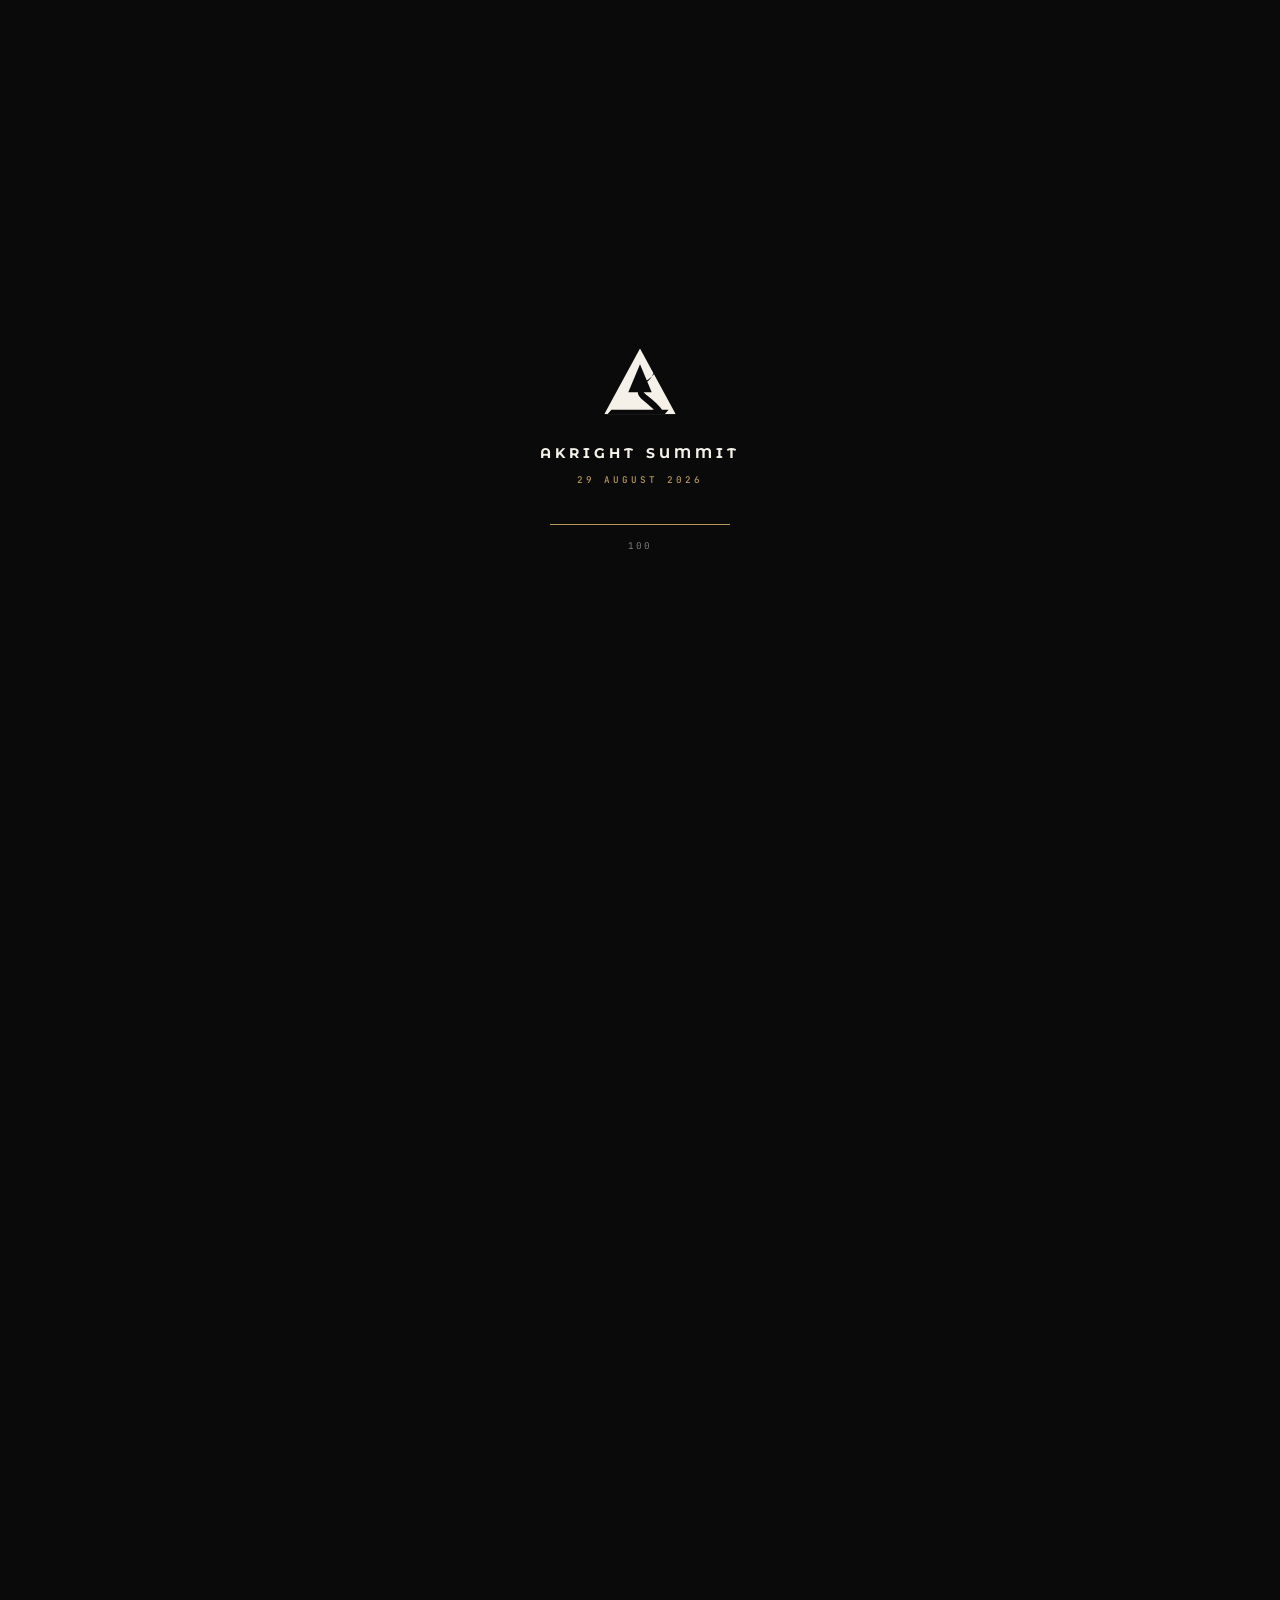
==== index.html @ 15108cf9 "first commit" ====
<!DOCTYPE html>
<html lang="en" class="">
<head>
<meta charset="UTF-8">
<meta name="viewport" content="width=device-width, initial-scale=1.0, viewport-fit=cover">
<meta name="theme-color" content="#0A0A0A">
<title>Akright Summit — Raising a Generation of Thinkers · Launching 29 August 2026</title>
<meta name="description" content="The Silicon Valley of Africa. A school-powered movement helping young people read, think, compete, and pitch ideas. Launching 29 August 2026 at Akright City, Uganda.">
<meta property="og:title" content="Akright Summit — Raising a Generation of Thinkers">
<meta property="og:description" content="Launching 29 August 2026 at Akright City, Uganda. Read. Think. Build. Rise.">
<script>document.documentElement.classList.add('js')</script>
<link rel="preconnect" href="https://fonts.googleapis.com">
<link rel="preconnect" href="https://fonts.gstatic.com" crossorigin>
<link href="https://fonts.googleapis.com/css2?family=Montserrat:wght@300;400;500;600;700;800;900&family=Inter:wght@300;400;500;600;700&family=JetBrains+Mono:wght@400;500&display=swap" rel="stylesheet">
<link rel="stylesheet" href="assets/css/style.css">
<link rel="icon" type="image/svg+xml" href="assets/logo/logo.svg">
</head>
<body class="loading">

<div class="scroll-progress" id="scrollProgress" aria-hidden="true"></div>

<div id="loader" role="status" aria-label="Loading">
  <div class="loader-mark">
    <svg viewBox="0 0 240 220" xmlns="http://www.w3.org/2000/svg" fill="currentColor">
      <defs><clipPath id="ld-clip"><path d="M120 8 L230 210 L10 210 Z"/></clipPath></defs>
      <g clip-path="url(#ld-clip)">
        <rect width="240" height="220"/>
        <path d="M120 56 L156 142 L84 142 Z" fill="#0A0A0A"/>
        <path d="M168 56 C 178 76, 158 96, 138 108 C 116 120, 122 138, 144 154 C 162 168, 180 184, 192 202 L 168 202 C 156 188, 138 174, 124 162 C 108 148, 110 130, 130 118 C 152 106, 168 88, 158 64 Z" fill="#0A0A0A"/>
        <path d="M32 196 L208 196 L196 210 L20 210 Z" fill="#0A0A0A"/>
      </g>
    </svg>
  </div>
  <div class="loader-brand">AKRIGHT SUMMIT</div>
  <div class="loader-sub">29 August 2026</div>
  <div class="loader-track"><div class="loader-bar"></div></div>
  <div class="loader-pct">000</div>
</div>

<nav class="nav" id="nav" aria-label="Primary">
  <a href="index.html" class="nav-logo" aria-label="Akright Summit — home">
    <svg class="lg" viewBox="0 0 240 220" xmlns="http://www.w3.org/2000/svg" fill="currentColor" aria-hidden="true">
      <defs><clipPath id="nv-clip"><path d="M120 8 L230 210 L10 210 Z"/></clipPath></defs>
      <g clip-path="url(#nv-clip)">
        <rect width="240" height="220"/>
        <path d="M120 56 L156 142 L84 142 Z" fill="#0A0A0A"/>
        <path d="M168 56 C 178 76, 158 96, 138 108 C 116 120, 122 138, 144 154 C 162 168, 180 184, 192 202 L 168 202 C 156 188, 138 174, 124 162 C 108 148, 110 130, 130 118 C 152 106, 168 88, 158 64 Z" fill="#0A0A0A"/>
        <path d="M32 196 L208 196 L196 210 L20 210 Z" fill="#0A0A0A"/>
      </g>
    </svg>
    <span class="lg-text"><span class="top">AKRIGHT</span><span class="bot">SUMMIT</span></span>
  </a>
  <ul class="nav-links">
    <li><a href="index.html" class="active">Home</a></li>
    <li><a href="about/">About</a></li>
    <li><a href="hub/">The Hub</a></li>
    <li><a href="programs/">Programs</a></li>
    <li><a href="launch/">Launch</a></li>
    <li><a href="sponsor/">Sponsor</a></li>
  </ul>
  <a href="launch/" class="nav-cta" data-magnetic="0.15">RSVP <span>→</span></a>
  <button class="nav-toggle" id="navToggle" aria-label="Toggle menu" aria-controls="mobileNav" aria-expanded="false"><span></span><span></span><span></span></button>
</nav>

<div class="mobile-nav" id="mobileNav" aria-hidden="true">
  <ul>
    <li><a href="index.html">Home</a></li>
    <li><a href="about/">About</a></li>
    <li><a href="hub/">The Hub</a></li>
    <li><a href="programs/">Programs</a></li>
    <li><a href="launch/">Launch</a></li>
    <li><a href="sponsor/">Sponsor</a></li>
    <li><a href="contact/">Contact</a></li>
  </ul>
  <div class="mn-foot">29 August 2026 · Akright City, Uganda · <a href="mailto:hello@akrightsummit.org">hello@akrightsummit.org</a></div>
</div>

<!-- HERO -->
<header class="hero">
  <div class="hero-meta hero-anim a1">
    <div class="l"><span class="dot"></span> Akright City Knowledge &amp; Innovation Hub</div>
    <div class="r">Launching 29 Aug 2026 <span class="dot"></span> Uganda</div>
  </div>

  <div class="hero-body">
    <div class="hero-eyebrow hero-anim a2">The Silicon Valley of Africa</div>
    <h1 class="hero-title">
      <span class="line-wrap l1"><span>Raising a</span></span>
      <span class="line-wrap l2"><span>generation of</span></span>
      <span class="line-wrap l3"><span class="gold"><span>thinkers.</span></span></span>
    </h1>
    <p class="hero-sub hero-anim a5">A school-powered movement helping young people read, think, compete, and pitch the ideas that will build Uganda's next generation of builders and entrepreneurs.</p>
    <div class="hero-actions hero-anim a6">
      <a href="launch/" class="btn btn-primary" data-magnetic="0.15">RSVP to Launch <span class="arrow">→</span></a>
      <a href="sponsor/" class="btn btn-secondary" data-magnetic="0.12">Become a Sponsor</a>
    </div>
  </div>

  <div class="hero-foot hero-anim a6">
    <div class="hero-stat">
      <div class="k">Launch Date</div>
      <div class="v"><span class="gold">29 Aug</span> · 2026</div>
    </div>
    <div class="hero-stat">
      <div class="k">Grand Innovation Award</div>
      <div class="v">USD <span class="gold">100,000</span></div>
    </div>
    <div class="hero-stat">
      <div class="k">First-Wave Schools</div>
      <div class="v">36 <span class="gold">·</span> 10 Priority</div>
    </div>
    <div class="hero-stat">
      <div class="k">Venue</div>
      <div class="v">Akright <span class="gold">City</span> · Uganda</div>
    </div>
  </div>
</header>

<!-- MARQUEE -->
<div class="marquee" aria-hidden="true">
  <div class="marquee-track">
    <span class="marquee-item">Read <span class="sep"></span></span>
    <span class="marquee-item">Think <span class="sep"></span></span>
    <span class="marquee-item">Build <span class="sep"></span></span>
    <span class="marquee-item">Rise <span class="sep"></span></span>
    <span class="marquee-item">29 August 2026 <span class="sep"></span></span>
    <span class="marquee-item">Akright City · Uganda <span class="sep"></span></span>
    <span class="marquee-item">From Pages to Possibility <span class="sep"></span></span>
    <span class="marquee-item">Read <span class="sep"></span></span>
    <span class="marquee-item">Think <span class="sep"></span></span>
    <span class="marquee-item">Build <span class="sep"></span></span>
    <span class="marquee-item">Rise <span class="sep"></span></span>
    <span class="marquee-item">29 August 2026 <span class="sep"></span></span>
    <span class="marquee-item">Akright City · Uganda <span class="sep"></span></span>
  </div>
</div>

<!-- MOVEMENT -->
<section class="section" id="movement">
  <div class="container split">
    <div class="split-sticky">
      <div class="eyebrow reveal"><span class="num">01</span><span class="line"></span><span>The Movement</span></div>
      <h2 class="h-section reveal d1">A movement with a machine behind it.</h2>
    </div>
    <div>
      <p class="statement reveal">Akright Summit turns <span class="gold">reading</span> into competition, <span class="light">competition into confidence,</span> and confidence into <span class="gold">enterprise thinking</span>.</p>
      <div style="margin-top:40px" class="reveal d1">
        <p class="body-text">Young people are flooded with shallow, fragmented content. That has weakened intellectual depth, creativity, and the long-form thinking that builds nations. The Summit is our answer — not a one-time event, but a structured journey from book, to book review, to school competition, to public pitch, to recognition.</p>
        <p class="body-text">Born from the Reading Culture Restoration Foundation — a partnership between <strong style="color:var(--paper); font-weight:500;">Akright City Knowledge &amp; Innovation Hub</strong> and <strong style="color:var(--paper); font-weight:500;">Oakdale Brook Mentorship</strong>.</p>
        <div style="margin-top:32px"><a href="about/" class="text-link">Read the full story <span class="arrow">→</span></a></div>
      </div>
      <div class="quote-card reveal d2">
        <div class="label">Founder · Strategic Note</div>
        <p class="qt">"Akright is no longer just a place. It is becoming the Silicon Valley of Africa for readers, thinkers, dreamers, and job creators."</p>
        <p class="att">Dr. Anatoli Kamugisha <span class="gold">·</span> Founder, Akright City</p>
      </div>
    </div>
  </div>
</section>

<!-- STATS -->
<section class="section tight">
  <div class="container">
    <div class="eyebrow reveal" style="margin-bottom:40px"><span class="num">02</span><span class="line"></span><span>By the Numbers</span></div>
    <div class="stats reveal d1">
      <div class="stat">
        <div class="n"><span data-count="36" data-dur="1600">0</span></div>
        <div class="l">Schools in Pipeline</div>
        <div class="d">Ten priority institutions in the first wave.</div>
      </div>
      <div class="stat">
        <div class="n"><span data-count="5000" data-dur="2000">0</span></div>
        <div class="l">Books in Circulation</div>
        <div class="d">Five thousand books produced for first-wave schools.</div>
      </div>
      <div class="stat">
        <div class="n"><span class="pre">$</span><span data-count="100" data-dur="1800">0</span><span class="suf">K</span></div>
        <div class="l">Grand Innovation Award</div>
        <div class="d">A six-figure prize for the boldest student innovation.</div>
      </div>
      <div class="stat">
        <div class="n"><span class="gold">TCA</span></div>
        <div class="l">Think · Communicate · Alliance</div>
        <div class="d">The framework behind every program we run.</div>
      </div>
    </div>
  </div>
</section>

<!-- HUB PREVIEW -->
<section class="section">
  <div class="container">
    <div class="section-head">
      <div>
        <div class="eyebrow reveal"><span class="num">03</span><span class="line"></span><span>The Hub</span></div>
        <h2 class="h-section reveal d1">Five zones.<br><span class="light">One destination.</span></h2>
      </div>
      <div class="right reveal d2">
        <p>A site transformed into a credible, attractive, and visibly serious location — one part library, one part innovation lab, one part civic meeting place.</p>
      </div>
    </div>
    <div class="zones">
      <div class="zone reveal">
        <div class="zone-arrow">↗</div>
        <div class="zone-num">Zone 01 · Intellectual Heart</div>
        <h3 class="zone-name">Reading &amp; Innovation Library</h3>
        <p class="zone-desc">The intellectual heart of the Summit — modern, attractive, credible. Where every program begins on a page.</p>
        <div class="zone-tags"><span>5,000 Books</span><span>Quiet Study</span><span>Discussion Rooms</span></div>
      </div>
      <div class="zone reveal d1">
        <div class="zone-arrow">↗</div>
        <div class="zone-num">Zone 02 · Networking</div>
        <h3 class="zone-name">The Thinkers Lounge</h3>
        <p class="zone-desc">A comfortable space for mentorship, networking, and the unhurried conversations that change directions.</p>
        <div class="zone-tags"><span>Mentorship</span><span>Coffee</span><span>Quiet Talk</span></div>
      </div>
      <div class="zone reveal d2">
        <div class="zone-arrow">↗</div>
        <div class="zone-num">Zone 03 · Stage</div>
        <h3 class="zone-name">Innovation &amp; Pitch Theatre</h3>
        <p class="zone-desc">Flexible space for talks, pitches, book reviews, and school competitions — where ideas meet the room.</p>
        <div class="zone-tags"><span>Talks</span><span>Competitions</span><span>Book Reviews</span></div>
      </div>
      <div class="zone reveal d3">
        <div class="zone-arrow">↗</div>
        <div class="zone-num">Zone 04 · After Hours</div>
        <h3 class="zone-name">The Outdoor Social Zone</h3>
        <p class="zone-desc">Controlled evening networking. Music, conversation, and the moments that turn contacts into friendships.</p>
        <div class="zone-tags"><span>Networking</span><span>Performances</span><span>Refresh</span></div>
      </div>
    </div>
    <div class="reveal d2" style="margin-top:40px"><a href="hub/" class="text-link">Tour all five zones <span class="arrow">→</span></a></div>
  </div>
</section>

<!-- LAUNCH DATE -->
<section class="section darker">
  <div class="container">
    <div class="section-head">
      <div>
        <div class="eyebrow reveal"><span class="num">04</span><span class="line"></span><span>The Launch Event</span></div>
        <h2 class="h-section reveal d1">The day Akright becomes<br><span class="gold">the Silicon Valley</span> of Africa.</h2>
      </div>
      <div class="right reveal d2">
        <p>One day. Two programs — daytime for thinkers, evening for celebration. A chief guest, 5,000 books revealed, and the start of a movement.</p>
      </div>
    </div>
    <div class="big-date reveal d1">
      <div class="bd-label">Save the Date</div>
      <div class="bd-day">29</div>
      <div class="bd-month">August</div>
      <div class="bd-year">2026 · Akright City, Uganda</div>
      <div class="countdown" aria-label="Countdown to launch">
        <div class="cd-unit"><div class="cd-n" id="cdDays">000</div><div class="cd-l">Days</div></div>
        <div class="cd-unit"><div class="cd-n" id="cdHrs">00</div><div class="cd-l">Hours</div></div>
        <div class="cd-unit"><div class="cd-n" id="cdMin">00</div><div class="cd-l">Minutes</div></div>
        <div class="cd-unit"><div class="cd-n" id="cdSec">00</div><div class="cd-l">Seconds</div></div>
      </div>
      <div class="bd-meta" style="margin-top:36px">
        <a href="launch/" class="btn btn-gold btn-lg" data-magnetic="0.15">RSVP to the Launch <span class="arrow">→</span></a>
      </div>
    </div>
  </div>
</section>

<!-- TCA -->
<section class="section">
  <div class="container">
    <div class="section-head">
      <div>
        <div class="eyebrow reveal"><span class="num">05</span><span class="line"></span><span>The Framework</span></div>
        <h2 class="h-section reveal d1">Think · Communicate<br><span class="light">· Alliance.</span></h2>
      </div>
      <div class="right reveal d2">
        <p>Three forces, one trajectory. The TCA framework structures every book, mentor session, and competition we run — and turns reading into enterprise.</p>
      </div>
    </div>
    <div class="tca-grid reveal d1">
      <div class="tca-item">
        <div class="tca-letter">T</div>
        <h3 class="tca-name">Think</h3>
        <p class="tca-desc">Develop deep thinkers, problem solvers, and visionaries. Prosperity, innovation, and transformation begin with thought.</p>
      </div>
      <div class="tca-item">
        <div class="tca-letter">C</div>
        <h3 class="tca-name">Communicate</h3>
        <p class="tca-desc">Express, refine, and share ideas through dialogue, public speaking, mentorship, and pitch — turning thought into voice.</p>
      </div>
      <div class="tca-item">
        <div class="tca-letter">A</div>
        <h3 class="tca-name">Alliance</h3>
        <p class="tca-desc">Build alliances with government, schools, corporations, mentors, and philanthropists who can open doors at scale.</p>
      </div>
    </div>
  </div>
</section>

<!-- SPONSOR CTA -->
<section class="section light">
  <div class="container">
    <div class="section-head">
      <div>
        <div class="eyebrow reveal"><span class="num">06</span><span class="line"></span><span>Partner with the Summit</span></div>
        <h2 class="h-section reveal d1">Sponsor the movement.<br><span class="light">Shape the next generation.</span></h2>
      </div>
      <div class="right reveal d2">
        <p>Back Akright Summit and reach <strong style="color:var(--ink); font-weight:600;">36 schools</strong>, thousands of students, parents, universities, and corporates — with on-site branding, naming rights, speaker slots, and recognition that lasts beyond the day.</p>
      </div>
    </div>
    <div class="reach reveal d1">
      <div class="reach-item">
        <div class="label">Direct Audience</div>
        <div class="reach-n"><span data-count="2500" data-dur="1800">0</span><span class="suf">+</span></div>
        <div class="reach-desc">Students, parents, teachers, and stakeholders at launch.</div>
      </div>
      <div class="reach-item">
        <div class="label">Digital Reach</div>
        <div class="reach-n"><span data-count="150" data-dur="2000">0</span><span class="suf">K+</span></div>
        <div class="reach-desc">Social impressions across the 12-week campaign.</div>
      </div>
      <div class="reach-item">
        <div class="label">School Network</div>
        <div class="reach-n"><span data-count="36" data-dur="1400">0</span></div>
        <div class="reach-desc">Schools in the first wave — your brand in classrooms.</div>
      </div>
      <div class="reach-item">
        <div class="label">Press &amp; Media</div>
        <div class="reach-n"><span data-count="20" data-dur="1500">0</span><span class="suf">+</span></div>
        <div class="reach-desc">National outlets covering the launch &amp; programs.</div>
      </div>
    </div>
    <div class="reveal d2" style="margin-top:48px; text-align:center;">
      <a href="sponsor/" class="btn btn-primary btn-lg" data-magnetic="0.15">View Sponsor Tiers <span class="arrow">→</span></a>
    </div>
  </div>
</section>

<!-- MANIFESTO -->
<section class="section">
  <div class="container manifesto reveal">
    <p class="manifesto-q">We help young people <span class="gold">rise from readers</span> into thinkers — and from thinkers into <span class="gold">builders</span>.</p>
    <p class="manifesto-attr">Akright Summit <span class="gold">·</span> Brand Promise</p>
  </div>
</section>

<!-- CTA -->
<section class="section darker">
  <div class="container cta">
    <div class="eyebrow reveal" style="justify-content:center"><span class="line"></span><span>Stand With Us</span><span class="line"></span></div>
    <h2 class="cta-title reveal d1" style="margin-top:20px">Read. Think.<br><span class="gold">Build.</span> Rise.</h2>
    <p class="cta-sub reveal d2">Student. School. Parent. Partner. The Summit needs you in the room on <strong style="color:var(--paper); font-weight:500;">29 August 2026</strong>.</p>
    <div class="cta-actions reveal d2">
      <a href="launch/" class="btn btn-gold" data-magnetic="0.15">RSVP to the Launch <span class="arrow">→</span></a>
      <a href="contact/" class="btn btn-secondary" data-magnetic="0.12">Get in Touch</a>
    </div>
  </div>
</section>

<!-- FOOTER -->
<footer class="footer">
  <div class="container">
    <div class="footer-top">
      <div class="footer-brand">
        <div class="lg">
          <svg viewBox="0 0 240 220" xmlns="http://www.w3.org/2000/svg" fill="currentColor" aria-hidden="true">
            <defs><clipPath id="fb-clip"><path d="M120 8 L230 210 L10 210 Z"/></clipPath></defs>
            <g clip-path="url(#fb-clip)">
              <rect width="240" height="220"/>
              <path d="M120 56 L156 142 L84 142 Z" fill="#0A0A0A"/>
              <path d="M168 56 C 178 76, 158 96, 138 108 C 116 120, 122 138, 144 154 C 162 168, 180 184, 192 202 L 168 202 C 156 188, 138 174, 124 162 C 108 148, 110 130, 130 118 C 152 106, 168 88, 158 64 Z" fill="#0A0A0A"/>
              <path d="M32 196 L208 196 L196 210 L20 210 Z" fill="#0A0A0A"/>
            </g>
          </svg>
          <span class="lg-text"><span class="top">AKRIGHT</span><span class="bot">SUMMIT</span></span>
        </div>
        <p class="footer-tag">Raising a generation of thinkers — the Silicon Valley of Africa for readers, dreamers, and builders. Launching 29 August 2026 at Akright City.</p>
        <div class="footer-socials">
          <a href="#" class="f-soc" aria-label="Instagram">IG</a>
          <a href="#" class="f-soc" aria-label="LinkedIn">LI</a>
          <a href="#" class="f-soc" aria-label="X">X</a>
          <a href="#" class="f-soc" aria-label="YouTube">YT</a>
        </div>
      </div>
      <div class="footer-col">
        <h5>Explore</h5>
        <ul>
          <li><a href="about/">About</a></li>
          <li><a href="hub/">The Hub</a></li>
          <li><a href="programs/">Programs</a></li>
          <li><a href="launch/">The Launch</a></li>
          <li><a href="sponsor/">Sponsorship</a></li>
        </ul>
      </div>
      <div class="footer-col">
        <h5>Get Involved</h5>
        <ul>
          <li><a href="launch/">RSVP to Launch</a></li>
          <li><a href="contact/">School LOI / MOU</a></li>
          <li><a href="sponsor/">Sponsor a Program</a></li>
          <li><a href="contact/">Mentor / Speak</a></li>
          <li><a href="contact/">Press &amp; Media</a></li>
        </ul>
      </div>
      <div class="footer-col">
        <h5>Stay Close</h5>
        <p style="font-family:var(--sans); font-size:0.88rem; color:rgba(245,241,232,0.6); line-height:1.65;">Weekly notes on the road to 29 August.</p>
        <form class="newsletter" onsubmit="return aksSubscribe(event)">
          <input type="email" placeholder="Your email" aria-label="Email address" required>
          <button type="submit" aria-label="Subscribe">→</button>
        </form>
      </div>
    </div>
    <div class="footer-bottom">
      <div class="footer-copy">© <span>Akright Summit</span> 2026 · A Reading Culture Restoration Foundation initiative · Akright City × Oakdale Brook Mentorship.</div>
      <div class="footer-copy">Crafted by NS Creative · Uganda</div>
    </div>
  </div>
</footer>

<button class="to-top" id="toTop" aria-label="Back to top">↑</button>
<script src="assets/js/script.js"></script>
</body>
</html>
---- assets/css/style.css ----
/* ====================================================================
   AKRIGHT SUMMIT v4 — PROFESSIONAL MULTI-PAGE
   Type: Montserrat (display) · Inter (body) · JetBrains Mono (labels)
   Launch: 29 August 2026 · Akright City, Uganda
   ==================================================================== */

:root{
  /* Palette */
  --black:        #0A0A0A;
  --black-2:      #111111;
  --black-3:      #181818;
  --black-4:      #242424;
  --black-5:      #2E2E2E;
  --ink:          #0A0A0A;
  --ink-2:        #2A2A2A;
  --ink-soft:     #4A4A4A;
  --ink-faint:    #8A8A8A;
  --paper:        #F5F1E8;
  --paper-2:      #ECE6D5;
  --paper-3:      #E2DAC3;
  --cream:        #FBF8F0;
  --white:        #FFFFFF;
  --gold:         #B8985A;
  --gold-light:   #D4B873;
  --gold-deep:    #8E7340;
  --gold-bright:  #E4C77A;

  --line:         rgba(245,241,232,0.10);
  --line-soft:    rgba(245,241,232,0.05);
  --line-strong:  rgba(245,241,232,0.18);
  --line-dark:    rgba(10,10,10,0.10);
  --line-dark-soft: rgba(10,10,10,0.05);
  --line-dark-strong: rgba(10,10,10,0.2);

  /* Type */
  --display: 'Montserrat', -apple-system, BlinkMacSystemFont, sans-serif;
  --sans:    'Inter', -apple-system, BlinkMacSystemFont, 'Segoe UI', sans-serif;
  --mono:    'JetBrains Mono', ui-monospace, 'SF Mono', Menlo, monospace;

  /* Type scale */
  --fs-xs:    0.625rem;
  --fs-sm:    0.75rem;
  --fs-base:  1rem;
  --fs-lg:    1.125rem;
  --fs-xl:    1.25rem;
  --fs-2xl:   1.5rem;
  --fs-3xl:   clamp(1.75rem, 3vw, 2.25rem);
  --fs-4xl:   clamp(2.25rem, 5vw, 3.5rem);
  --fs-5xl:   clamp(3rem, 7vw, 5rem);
  --fs-hero:  clamp(3.25rem, 8.5vw, 8rem);
  --fs-mega:  clamp(4rem, 12vw, 11rem);

  /* Motion */
  --ease:    cubic-bezier(0.22, 1, 0.36, 1);
  --ease-soft: cubic-bezier(0.4, 0, 0.2, 1);
  --ease-expo: cubic-bezier(0.16, 1, 0.3, 1);

  /* Rhythm */
  --pad-x:    clamp(24px, 6vw, 80px);
  --pad-y:    clamp(80px, 12vh, 160px);
  --pad-y-sm: clamp(56px, 8vh, 96px);
  --max:      1280px;
  --max-narrow: 1080px;
  --max-wide: 1440px;

  color-scheme: dark;
}

/* ==================== Reset ==================== */
*, *::before, *::after{ margin:0; padding:0; box-sizing:border-box; }

html{
  font-size:16px;
  -webkit-text-size-adjust:100%;
  scroll-behavior:smooth;
  overflow-x:hidden;
}

body{
  background:var(--black);
  color:var(--paper);
  font-family:var(--sans);
  font-weight:400;
  font-size:var(--fs-base);
  line-height:1.6;
  min-height:100svh;
  overflow-x:hidden;
  -webkit-font-smoothing:antialiased;
  -moz-osx-font-smoothing:grayscale;
  text-rendering:optimizeLegibility;
  font-feature-settings: "ss01", "cv11";
}

::selection{ background:var(--gold); color:var(--black); }

::-webkit-scrollbar{ width:8px; }
::-webkit-scrollbar-track{ background:var(--black-2); }
::-webkit-scrollbar-thumb{ background:var(--gold-deep); }
::-webkit-scrollbar-thumb:hover{ background:var(--gold); }

img, svg, video{ display:block; max-width:100%; height:auto; }
a{ color:inherit; text-decoration:none; }
button{ font:inherit; background:none; border:none; cursor:pointer; color:inherit; }
input, textarea, select{ font:inherit; color:inherit; }

:focus-visible{ outline:2px solid var(--gold); outline-offset:3px; }

/* ==================== Typography ==================== */
.display{
  font-family:var(--display); font-weight:700;
  line-height:0.96; letter-spacing:-0.025em;
}

.eyebrow{
  display:inline-flex; align-items:center; gap:14px;
  font-family:var(--mono);
  font-size:var(--fs-xs); font-weight:500;
  letter-spacing:0.24em; text-transform:uppercase;
  color:var(--gold);
}
.eyebrow .line{ width:32px; height:1px; background:var(--gold); display:inline-block; opacity:0.7; }
.eyebrow .num{ color:var(--gold-light); }

.h-section{
  font-family:var(--display); font-weight:700;
  font-size:var(--fs-5xl);
  line-height:1; letter-spacing:-0.03em;
  color:var(--paper);
  margin-top:24px;
}
.h-section .gold{ color:var(--gold); }
.h-section .light{ font-weight:300; color:var(--ink-faint); }

.lede{
  font-family:var(--sans); font-weight:300;
  font-size:clamp(1.05rem, 1.4vw, 1.25rem);
  line-height:1.65;
  color:rgba(245,241,232,0.75);
}
.body-text{
  font-size:1rem; font-weight:400;
  line-height:1.7;
  color:rgba(245,241,232,0.7);
}
.body-text + .body-text{ margin-top:1.25em; }

.text-gold{ color:var(--gold); }
.text-faint{ color:rgba(245,241,232,0.45); }

.label{
  font-family:var(--mono);
  font-size:0.62rem; font-weight:500;
  letter-spacing:0.22em; text-transform:uppercase;
  color:var(--gold);
}

/* ==================== Layout ==================== */
.section{ padding:var(--pad-y) var(--pad-x); position:relative; z-index:3; }
.section.tight{ padding-block:var(--pad-y-sm); }
.section.light{ background:var(--paper); color:var(--ink); }
.section.light .h-section{ color:var(--ink); }
.section.light .body-text{ color:var(--ink-soft); }
.section.light .lede{ color:var(--ink-soft); }
.section.light .eyebrow{ color:var(--gold-deep); }
.section.light .eyebrow .num{ color:var(--gold-deep); }
.section.light .eyebrow .line{ background:var(--gold-deep); }
.section.light .label{ color:var(--gold-deep); }
.section.light .text-faint{ color:rgba(10,10,10,0.45); }
.section.dark{ background:var(--black); }
.section.darker{ background:#050505; }

.container{ max-width:var(--max); margin:0 auto; width:100%; }
.container.narrow{ max-width:var(--max-narrow); }
.container.wide{ max-width:var(--max-wide); }

/* ==================== Buttons ==================== */
.btn{
  display:inline-flex; align-items:center; gap:10px;
  font-family:var(--sans);
  font-size:0.82rem; font-weight:600;
  padding:18px 30px;
  min-height:52px;
  border:1px solid transparent;
  cursor:pointer; position:relative; overflow:hidden;
  transition:color .35s var(--ease), background .35s var(--ease), border-color .35s var(--ease), transform .25s var(--ease);
  white-space:nowrap;
  isolation:isolate; will-change:transform;
  border-radius:0;
  text-align:center; justify-content:center;
}
.btn:active{ transform:scale(0.98); }
.btn .arrow{ display:inline-block; transition:transform .35s var(--ease); font-weight:400; }
.btn:hover .arrow{ transform:translateX(5px); }

.btn-primary{ background:var(--paper); color:var(--black); border-color:var(--paper); }
.btn-primary:hover{ background:var(--gold); border-color:var(--gold); color:var(--black); }
.btn-gold{ background:var(--gold); color:var(--black); border-color:var(--gold); }
.btn-gold:hover{ background:var(--gold-bright); border-color:var(--gold-bright); }
.btn-secondary{ background:transparent; color:var(--paper); border-color:rgba(245,241,232,0.25); }
.btn-secondary:hover{ border-color:var(--paper); background:rgba(245,241,232,0.05); }
.btn-sm{ padding:13px 22px; min-height:42px; font-size:0.75rem; }
.btn-lg{ padding:22px 36px; min-height:60px; font-size:0.88rem; }

.section.light .btn-primary{ background:var(--ink); color:var(--paper); border-color:var(--ink); }
.section.light .btn-primary:hover{ background:var(--gold); border-color:var(--gold); color:var(--ink); }
.section.light .btn-secondary{ color:var(--ink); border-color:rgba(10,10,10,0.2); }
.section.light .btn-secondary:hover{ border-color:var(--ink); background:rgba(10,10,10,0.04); }

.text-link{
  display:inline-flex; align-items:center; gap:8px;
  font-family:var(--sans); font-size:0.85rem; font-weight:500;
  color:var(--paper); position:relative;
}
.text-link::after{
  content:''; position:absolute; left:0; bottom:-3px;
  width:100%; height:1px; background:var(--gold);
  transform:scaleX(0); transform-origin:left;
  transition:transform .4s var(--ease);
}
.text-link:hover::after{ transform:scaleX(1); }
.text-link .arrow{ transition:transform .35s var(--ease); }
.text-link:hover .arrow{ transform:translateX(5px); }
.section.light .text-link{ color:var(--ink); }
.section.light .text-link::after{ background:var(--gold-deep); }

/* ==================== Navigation ==================== */
.nav{
  position:fixed; top:0; left:0; right:0; z-index:900;
  display:flex; align-items:center; justify-content:space-between;
  padding:20px var(--pad-x);
  transition:padding .35s var(--ease), background .35s var(--ease), border-color .35s var(--ease), transform .5s var(--ease);
  border-bottom:1px solid transparent;
}
.nav.scrolled{
  background:rgba(10,10,10,0.88);
  backdrop-filter:blur(22px) saturate(140%);
  -webkit-backdrop-filter:blur(22px) saturate(140%);
  border-bottom:1px solid var(--line);
  padding:14px var(--pad-x);
}
.nav.hidden{ transform:translateY(-100%); }

.nav-logo{
  display:flex; align-items:center; gap:12px;
  position:relative; z-index:2; color:var(--paper);
}
.nav-logo .lg{ width:30px; height:auto; transition:transform .6s var(--ease); }
.nav-logo:hover .lg{ transform:rotate(-8deg); }
.nav-logo .lg-text{ display:flex; flex-direction:column; line-height:1; }
.nav-logo .lg-text .top{
  font-family:var(--display); font-size:0.95rem; font-weight:700;
  letter-spacing:0.12em; color:var(--paper);
}
.nav-logo .lg-text .bot{
  font-family:var(--mono); font-size:0.5rem; font-weight:500;
  letter-spacing:0.36em; color:var(--gold);
  margin-top:4px; text-transform:uppercase;
}

.nav-links{ display:flex; align-items:center; gap:28px; list-style:none; }
.nav-links a{
  font-family:var(--sans);
  font-size:0.82rem; font-weight:500;
  color:rgba(245,241,232,0.7);
  position:relative;
  transition:color .3s;
  padding:8px 0;
  min-height:44px;
  display:inline-flex; align-items:center;
}
.nav-links a:hover, .nav-links a.active{ color:var(--paper); }
.nav-links a.active::before{
  content:''; position:absolute; bottom:6px; left:50%;
  width:4px; height:4px; background:var(--gold); border-radius:50%;
  transform:translateX(-50%);
}

.nav-cta{
  font-family:var(--sans);
  font-size:0.82rem; font-weight:600;
  color:var(--black); background:var(--paper);
  padding:12px 22px; min-height:44px;
  transition:background .3s var(--ease), color .3s var(--ease);
  display:inline-flex; align-items:center; gap:8px;
}
.nav-cta:hover{ background:var(--gold); color:var(--black); }

.nav-toggle{
  display:none; flex-direction:column; gap:6px;
  width:36px; height:44px;
  cursor:pointer; background:none; border:none;
  align-items:center; justify-content:center;
  position:relative; z-index:1001;
}
.nav-toggle span{ width:24px; height:1.5px; background:var(--paper); transition:transform .35s var(--ease), opacity .25s; display:block; }

/* Mobile drawer */
.mobile-nav{
  position:fixed; inset:0; z-index:999;
  background:var(--black);
  display:flex; flex-direction:column; justify-content:center;
  padding:0 var(--pad-x);
  transform:translateY(-100%);
  transition:transform .6s var(--ease);
  overflow-y:auto;
}
.mobile-nav.open{ transform:translateY(0); }
.mobile-nav > ul{ list-style:none; counter-reset:mnav; }
.mobile-nav li{ overflow:hidden; }
.mobile-nav > ul > li > a{
  display:flex; align-items:baseline; gap:16px;
  font-family:var(--display);
  font-size:clamp(1.6rem, 7.5vw, 2.6rem);
  font-weight:700; line-height:1.3;
  letter-spacing:-0.02em;
  color:var(--paper);
  padding:6px 0;
  transform:translateY(110%);
  transition:transform .65s var(--ease), color .3s, padding-left .3s var(--ease);
}
.mobile-nav > ul > li > a::before{
  counter-increment:mnav;
  content:'0' counter(mnav);
  font-family:var(--mono);
  font-size:0.55rem; font-weight:500;
  letter-spacing:0.22em;
  color:var(--gold);
  vertical-align:super; opacity:0.7;
  flex-shrink:0;
}
.mobile-nav.open > ul > li > a{ transform:translateY(0); }
.mobile-nav.open > ul > li:nth-child(1) > a{ transition-delay:.15s; }
.mobile-nav.open > ul > li:nth-child(2) > a{ transition-delay:.21s; }
.mobile-nav.open > ul > li:nth-child(3) > a{ transition-delay:.27s; }
.mobile-nav.open > ul > li:nth-child(4) > a{ transition-delay:.33s; }
.mobile-nav.open > ul > li:nth-child(5) > a{ transition-delay:.39s; }
.mobile-nav.open > ul > li:nth-child(6) > a{ transition-delay:.45s; }
.mobile-nav.open > ul > li:nth-child(7) > a{ transition-delay:.51s; }
.mobile-nav > ul > li > a:hover{ color:var(--gold); }
.mobile-nav .mn-foot{
  margin-top:40px; padding-top:24px;
  border-top:1px solid var(--line);
  font-family:var(--mono);
  font-size:0.66rem; letter-spacing:0.12em;
  color:rgba(245,241,232,0.5);
  opacity:0; transform:translateY(20px);
  transition:opacity .5s ease .55s, transform .5s var(--ease) .55s;
}
.mobile-nav.open .mn-foot{ opacity:1; transform:translateY(0); }
.mobile-nav .mn-foot a{ color:var(--gold); }

/* ==================== Preloader ==================== */
html:not(.js) #loader{ display:none; }
.js body.loading{ overflow:hidden; height:100svh; }

#loader{
  position:fixed; inset:0; z-index:9999;
  background:var(--black);
  display:flex; flex-direction:column;
  align-items:center; justify-content:center;
}
#loader.done{ transform:translateY(-100%); transition:transform 1s var(--ease) .15s; }
.loader-mark{
  width:clamp(60px, 9vw, 78px);
  opacity:0; transform:translateY(12px);
  animation:loadIn .8s var(--ease) .15s forwards;
  color:var(--paper);
}
.loader-mark svg{ width:100%; display:block; }
.loader-brand{
  font-family:var(--display); font-weight:700;
  font-size:0.9rem; letter-spacing:0.28em;
  color:var(--paper); margin-top:24px;
  opacity:0; animation:loadIn .8s var(--ease) .3s forwards;
}
.loader-sub{
  font-family:var(--mono);
  font-size:0.58rem; font-weight:500;
  letter-spacing:0.32em; text-transform:uppercase;
  color:var(--gold); margin-top:8px;
  opacity:0; animation:loadIn .8s var(--ease) .45s forwards;
}
.loader-track{
  width:min(180px, 50vw); height:1px;
  background:var(--line); margin-top:36px;
  position:relative; overflow:hidden;
  opacity:0; animation:fadeIn .35s ease .5s forwards;
}
.loader-bar{
  position:absolute; left:0; top:0; height:100%; width:0;
  background:var(--gold);
  animation:loadBar 1.6s var(--ease-soft) .55s forwards;
}
.loader-pct{
  font-family:var(--mono); font-variant-numeric:tabular-nums;
  font-size:0.58rem; letter-spacing:0.2em;
  color:rgba(245,241,232,0.5);
  margin-top:14px;
  opacity:0; animation:fadeIn .35s ease .55s forwards;
}
@keyframes loadIn{ to{ opacity:1; transform:none; } }
@keyframes fadeIn{ to{ opacity:1; } }
@keyframes loadBar{ 0%{width:0} 70%{width:75%} 100%{width:100%} }

/* ==================== Reveals ==================== */
.js .reveal{
  opacity:0; transform:translateY(28px);
  transition:opacity .8s var(--ease), transform .8s var(--ease);
}
.js .reveal.is-visible{ opacity:1; transform:none; }
.js .reveal.d1{ transition-delay:.08s; }
.js .reveal.d2{ transition-delay:.16s; }
.js .reveal.d3{ transition-delay:.24s; }
.js .reveal.d4{ transition-delay:.32s; }
.js .reveal.d5{ transition-delay:.40s; }

/* ==================== Scroll progress + back to top ==================== */
.scroll-progress{
  position:fixed; top:0; left:0;
  height:2px; width:0;
  background:var(--gold);
  z-index:1000;
  transition:width .1s linear;
}
.to-top{
  position:fixed; bottom:24px; right:24px; z-index:600;
  width:44px; height:44px;
  background:var(--paper); color:var(--black);
  display:flex; align-items:center; justify-content:center;
  font-size:0.9rem;
  opacity:0; pointer-events:none; transform:translateY(10px);
  transition:all .4s var(--ease);
  border:none;
}
.to-top.show{ opacity:1; pointer-events:all; transform:none; }
.to-top:hover{ background:var(--gold); }

/* ==================== Hero (home) ==================== */
.hero{
  position:relative; min-height:100svh;
  display:flex; flex-direction:column;
  padding:clamp(120px,16vh,160px) var(--pad-x) clamp(60px,8vh,90px);
  overflow:hidden;
}
.hero::before{
  content:''; position:absolute; inset:0; z-index:0; pointer-events:none;
  background:
    radial-gradient(ellipse 70% 50% at 85% 15%, rgba(184,152,90,0.16), transparent 60%),
    radial-gradient(ellipse 50% 35% at 15% 85%, rgba(184,152,90,0.08), transparent 60%);
}
.hero-meta{
  position:relative; z-index:2;
  display:flex; justify-content:space-between; align-items:center;
  gap:20px; margin-bottom:auto;
  padding-bottom:60px;
  font-family:var(--mono); font-size:0.62rem;
  letter-spacing:0.24em; text-transform:uppercase;
  color:rgba(245,241,232,0.55);
}
.hero-meta .l, .hero-meta .r{ display:flex; align-items:center; gap:14px; flex-wrap:wrap; }
.hero-meta .dot{ width:4px; height:4px; background:var(--gold); border-radius:50%; }

.hero-body{
  position:relative; z-index:2;
  flex:1; display:flex; flex-direction:column; justify-content:flex-end;
}

.hero-eyebrow{
  display:inline-flex; align-items:center; gap:12px;
  font-family:var(--mono);
  font-size:0.7rem; font-weight:500;
  letter-spacing:0.3em; text-transform:uppercase;
  color:var(--gold);
  margin-bottom:32px;
}
.hero-eyebrow::before{ content:''; width:36px; height:1px; background:var(--gold); display:inline-block; }

.hero-title{
  font-family:var(--display); font-size:var(--fs-hero);
  font-weight:800; line-height:0.95;
  letter-spacing:-0.035em; color:var(--paper);
  max-width:16ch;
}
.hero-title .gold{ color:var(--gold); }
.hero-title .light{ font-weight:300; color:var(--ink-faint); }

.hero-sub{
  font-family:var(--sans); font-weight:300;
  font-size:clamp(1rem, 1.2vw, 1.18rem); line-height:1.65;
  color:rgba(245,241,232,0.7);
  max-width:54ch; margin-top:32px;
}

.hero-actions{
  display:flex; gap:12px; flex-wrap:wrap; margin-top:40px;
}

.hero-foot{
  position:relative; z-index:2;
  display:grid; grid-template-columns:repeat(4, 1fr);
  gap:clamp(20px, 2.5vw, 40px);
  margin-top:80px;
  padding-top:32px;
  border-top:1px solid var(--line);
}
.hero-stat .k{
  font-family:var(--mono); font-size:0.58rem; font-weight:500;
  letter-spacing:0.26em; text-transform:uppercase;
  color:rgba(245,241,232,0.5);
}
.hero-stat .v{
  font-family:var(--display); font-weight:700;
  font-size:clamp(1.1rem, 1.6vw, 1.4rem);
  line-height:1; color:var(--paper);
  margin-top:12px; letter-spacing:-0.01em;
}
.hero-stat .v .gold{ color:var(--gold); }

/* hero animation */
.js .hero-anim{ opacity:0; transform:translateY(28px); }
.hero-ready .hero-anim{ animation:heroUp 1s var(--ease-expo) forwards; }
.hero-ready .hero-anim.a1{ animation-delay:.05s }
.hero-ready .hero-anim.a2{ animation-delay:.15s }
.hero-ready .hero-anim.a3{ animation-delay:.27s }
.hero-ready .hero-anim.a4{ animation-delay:.39s }
.hero-ready .hero-anim.a5{ animation-delay:.51s }
.hero-ready .hero-anim.a6{ animation-delay:.63s }
@keyframes heroUp{ to{ opacity:1; transform:none; } }

.js .hero-title .line-wrap{ display:block; overflow:hidden; padding-bottom:0.08em; }
.js .hero-title .line-wrap > span{ display:block; transform:translateY(110%); }
.hero-ready .hero-title .line-wrap > span{ animation:titleUp 1.1s var(--ease-expo) forwards; }
.hero-ready .hero-title .line-wrap.l1 > span{ animation-delay:.15s; }
.hero-ready .hero-title .line-wrap.l2 > span{ animation-delay:.27s; }
.hero-ready .hero-title .line-wrap.l3 > span{ animation-delay:.39s; }
@keyframes titleUp{ to{ transform:translateY(0); } }

/* ==================== Page Hero (inner pages) ==================== */
.page-hero{
  padding:clamp(140px,18vh,200px) var(--pad-x) clamp(60px,9vh,110px);
  position:relative; overflow:hidden;
  border-bottom:1px solid var(--line);
}
.page-hero::before{
  content:''; position:absolute; inset:0; z-index:0; pointer-events:none;
  background:
    radial-gradient(ellipse 50% 40% at 85% 30%, rgba(184,152,90,0.13), transparent 60%);
}
.page-hero .container{ position:relative; z-index:2; }
.page-hero-eyebrow{
  display:inline-flex; align-items:center; gap:12px;
  font-family:var(--mono);
  font-size:0.68rem; font-weight:500;
  letter-spacing:0.3em; text-transform:uppercase;
  color:var(--gold);
  margin-bottom:24px;
}
.page-hero-eyebrow::before{ content:''; width:32px; height:1px; background:var(--gold); display:inline-block; }
.page-hero-title{
  font-family:var(--display); font-weight:800;
  font-size:clamp(2.8rem, 7vw, 6rem);
  line-height:0.96;
  letter-spacing:-0.035em;
  color:var(--paper);
  max-width:16ch;
}
.page-hero-title .gold{ color:var(--gold); }
.page-hero-title .light{ font-weight:300; color:var(--ink-faint); }
.page-hero-sub{
  font-family:var(--sans); font-weight:300;
  font-size:clamp(1.05rem, 1.3vw, 1.22rem); line-height:1.65;
  color:rgba(245,241,232,0.75);
  max-width:60ch; margin-top:28px;
}
.page-hero-meta{
  display:flex; gap:32px; flex-wrap:wrap;
  margin-top:48px; padding-top:24px;
  border-top:1px solid var(--line);
}
.page-hero-meta .item{ display:flex; flex-direction:column; gap:6px; }
.page-hero-meta .k{
  font-family:var(--mono); font-size:0.56rem; font-weight:500;
  letter-spacing:0.24em; text-transform:uppercase;
  color:rgba(245,241,232,0.5);
}
.page-hero-meta .v{
  font-family:var(--display); font-weight:600;
  font-size:1.05rem; color:var(--paper);
  letter-spacing:-0.01em;
}
.page-hero-meta .v .gold{ color:var(--gold); }

/* Breadcrumb */
.crumbs{
  display:flex; align-items:center; gap:10px;
  font-family:var(--mono); font-size:0.6rem; font-weight:500;
  letter-spacing:0.22em; text-transform:uppercase;
  color:rgba(245,241,232,0.45);
  margin-bottom:32px;
}
.crumbs a{ color:rgba(245,241,232,0.45); transition:color .3s; }
.crumbs a:hover{ color:var(--gold); }
.crumbs .sep{ color:var(--gold); opacity:0.6; }

/* ==================== Marquee ==================== */
.marquee{
  background:var(--paper); color:var(--ink);
  padding:18px 0; overflow:hidden;
  position:relative; z-index:3;
  border-block:1px solid var(--paper-3);
}
.marquee-track{ display:flex; width:max-content; animation:marquee 40s linear infinite; }
.marquee:hover .marquee-track{ animation-play-state:paused; }
.marquee-item{
  font-family:var(--display); font-weight:600;
  font-size:0.95rem;
  text-transform:uppercase; letter-spacing:0.18em;
  padding:0 24px;
  display:flex; align-items:center; gap:24px;
  white-space:nowrap;
}
.marquee-item .sep{ display:inline-block; width:6px; height:6px; background:var(--gold); border-radius:50%; }
@keyframes marquee{ to{ transform:translateX(-50%); } }

/* ==================== Section head ==================== */
.section-head{
  display:grid; grid-template-columns:1fr 1fr;
  gap:clamp(32px, 5vw, 80px);
  align-items:end;
  margin-bottom:60px;
}
.section-head .right{ max-width:46ch; }
.section-head .right p{
  font-family:var(--sans); font-weight:300;
  font-size:clamp(1rem, 1.15vw, 1.1rem); line-height:1.7;
  color:rgba(245,241,232,0.65);
}
.section.light .section-head .right p{ color:var(--ink-soft); }

/* ==================== Stats ==================== */
.stats{
  display:grid; grid-template-columns:repeat(4,1fr);
  border-top:1px solid var(--line);
}
.stat{
  padding:48px 24px 16px;
  border-right:1px solid var(--line);
  position:relative;
  transition:background .35s var(--ease);
}
.stat:last-child{ border-right:none; }
.stat:hover{ background:rgba(255,255,255,0.02); }
.stat::after{
  content:''; position:absolute; bottom:-1px; left:0;
  width:0; height:2px; background:var(--gold);
  transition:width .5s var(--ease);
}
.stat:hover::after{ width:100%; }
.stat .n{
  font-family:var(--display); font-weight:800;
  font-size:clamp(2.4rem, 4.2vw, 3.4rem);
  line-height:1; color:var(--paper);
  font-variant-numeric:tabular-nums;
  letter-spacing:-0.03em;
  display:flex; align-items:baseline; gap:4px;
}
.stat .n .suf{ font-size:0.45em; color:var(--gold); font-family:var(--mono); font-weight:500; letter-spacing:0.05em; }
.stat .n .pre{ font-size:0.55em; color:var(--gold); font-weight:600; }
.stat .l{
  font-family:var(--mono); font-size:0.58rem; font-weight:500;
  letter-spacing:0.22em; text-transform:uppercase;
  color:rgba(245,241,232,0.55); margin-top:18px;
}
.stat .d{
  font-family:var(--sans); font-size:0.82rem; line-height:1.6;
  color:rgba(245,241,232,0.55); margin-top:12px;
}
.section.light .stats{ border-color:var(--line-dark); }
.section.light .stat{ border-right-color:var(--line-dark); }
.section.light .stat:hover{ background:rgba(10,10,10,0.025); }
.section.light .stat .n{ color:var(--ink); }
.section.light .stat .l{ color:rgba(10,10,10,0.55); }
.section.light .stat .d{ color:rgba(10,10,10,0.55); }

/* ==================== Split layout ==================== */
.split{
  display:grid; grid-template-columns:0.4fr 0.6fr;
  gap:clamp(40px, 6vw, 100px);
  align-items:start;
}
.split-sticky{ position:sticky; top:120px; }

.statement{
  font-family:var(--display); font-weight:600;
  font-size:clamp(1.6rem, 3vw, 2.4rem);
  line-height:1.25;
  letter-spacing:-0.02em;
  color:var(--paper);
}
.statement .gold{ color:var(--gold); }
.statement .light{ color:var(--ink-faint); font-weight:400; }
.section.light .statement{ color:var(--ink); }
.section.light .statement .light{ color:var(--ink-faint); }

/* Quote card */
.quote-card{
  background:var(--black-2);
  border:1px solid var(--line);
  padding:36px;
  margin-top:48px;
  position:relative;
}
.quote-card::before{
  content:''; position:absolute; top:0; left:0;
  width:80px; height:2px; background:var(--gold);
}
.section.light .quote-card{ background:var(--cream); border-color:var(--line-dark); }
.quote-card .label{ font-family:var(--mono); font-size:0.58rem; letter-spacing:0.24em; color:var(--gold); text-transform:uppercase; }
.quote-card .qt{
  font-family:var(--display); font-weight:500;
  font-size:clamp(1.15rem, 1.7vw, 1.4rem); line-height:1.5;
  color:var(--paper); margin-top:16px;
  letter-spacing:-0.01em;
}
.section.light .quote-card .qt{ color:var(--ink); }
.quote-card .att{
  font-family:var(--mono); font-size:0.62rem; font-weight:500;
  letter-spacing:0.16em; text-transform:uppercase;
  color:rgba(245,241,232,0.55); margin-top:20px;
}
.section.light .quote-card .att{ color:rgba(10,10,10,0.55); }
.quote-card .att .gold{ color:var(--gold); }

/* ==================== Zone grid ==================== */
.zones{
  display:grid;
  grid-template-columns:repeat(2, 1fr);
  gap:16px;
}
.zone{
  background:var(--black-2);
  border:1px solid var(--line);
  padding:40px;
  position:relative;
  transition:border-color .35s var(--ease), background .35s var(--ease);
  display:flex; flex-direction:column;
  min-height:280px;
}
.zone:hover{ border-color:var(--gold); }
.zone::before{
  content:''; position:absolute; top:0; left:0;
  width:0; height:2px; background:var(--gold);
  transition:width .5s var(--ease);
}
.zone:hover::before{ width:100%; }
.zone .zone-num{
  font-family:var(--mono); font-size:0.62rem; font-weight:500;
  letter-spacing:0.24em; color:var(--gold);
}
.zone .zone-name{
  font-family:var(--display); font-weight:700;
  font-size:clamp(1.4rem, 2.2vw, 1.7rem); line-height:1.15;
  color:var(--paper); margin-top:18px;
  letter-spacing:-0.02em;
}
.zone .zone-desc{
  font-family:var(--sans); font-size:0.92rem; line-height:1.65;
  color:rgba(245,241,232,0.6);
  margin-top:14px;
  max-width:38ch;
}
.zone .zone-tags{
  display:flex; gap:10px; flex-wrap:wrap;
  margin-top:auto; padding-top:24px;
}
.zone .zone-tags span{
  font-family:var(--mono); font-size:0.6rem;
  letter-spacing:0.15em; text-transform:uppercase;
  color:rgba(245,241,232,0.5);
  padding:4px 10px; border:1px solid var(--line);
  border-radius:99px;
}
.zone .zone-arrow{
  position:absolute; top:32px; right:32px;
  color:rgba(245,241,232,0.3);
  font-size:1rem;
  transition:color .35s var(--ease), transform .35s var(--ease);
}
.zone:hover .zone-arrow{ color:var(--gold); transform:translate(4px,-4px); }

/* Detailed zone card with image */
.zone-detail{
  display:grid; grid-template-columns:1fr 1fr;
  gap:clamp(24px, 4vw, 60px);
  align-items:center;
  padding:clamp(40px,6vh,80px) 0;
  border-bottom:1px solid var(--line);
}
.zone-detail:last-child{ border-bottom:none; }
.zone-detail.flip{ direction:rtl; }
.zone-detail.flip > *{ direction:ltr; }
.zone-detail .zd-visual{
  position:relative; overflow:hidden;
  aspect-ratio:4/3;
  background:var(--black-2);
  border:1px solid var(--line);
}
.zone-detail .zd-visual svg{ width:100%; height:100%; display:block; }
.zone-detail .zd-content .zd-num{
  font-family:var(--mono); font-size:0.62rem; font-weight:500;
  letter-spacing:0.24em; color:var(--gold); text-transform:uppercase;
}
.zone-detail .zd-content h3{
  font-family:var(--display); font-weight:700;
  font-size:clamp(1.8rem, 3vw, 2.4rem); line-height:1.05;
  color:var(--paper); margin-top:20px;
  letter-spacing:-0.025em;
}
.zone-detail .zd-content p{
  font-family:var(--sans); font-size:1rem; line-height:1.75;
  color:rgba(245,241,232,0.7);
  margin-top:20px;
  max-width:50ch;
}
.zone-detail .zd-content .zd-list{
  list-style:none; margin-top:28px;
  display:flex; flex-direction:column; gap:12px;
}
.zone-detail .zd-content .zd-list li{
  display:flex; align-items:center; gap:14px;
  font-family:var(--sans); font-size:0.92rem;
  color:rgba(245,241,232,0.75);
}
.zone-detail .zd-content .zd-list li::before{
  content:''; width:18px; height:1px; background:var(--gold);
  flex-shrink:0;
}

/* ==================== TCA Framework ==================== */
.tca-grid{
  display:grid; grid-template-columns:repeat(3, 1fr);
  border-top:1px solid var(--line);
  border-bottom:1px solid var(--line);
}
.tca-item{
  padding:48px 32px;
  border-right:1px solid var(--line);
  transition:background .35s var(--ease);
  position:relative;
}
.tca-item:last-child{ border-right:none; }
.tca-item:hover{ background:rgba(255,255,255,0.02); }
.tca-item .tca-letter{
  font-family:var(--display); font-weight:800;
  font-size:clamp(3.5rem, 6vw, 5rem);
  line-height:1;
  color:var(--gold);
  letter-spacing:-0.04em;
}
.tca-item .tca-name{
  font-family:var(--display); font-weight:600;
  font-size:1.4rem; line-height:1;
  color:var(--paper); margin-top:18px;
  letter-spacing:-0.02em;
}
.tca-item .tca-desc{
  font-family:var(--sans); font-size:0.92rem; line-height:1.7;
  color:rgba(245,241,232,0.6);
  margin-top:14px;
}

/* ==================== Programs list ==================== */
.programs-list{
  display:flex; flex-direction:column;
  border-top:1px solid var(--line);
}
.program-row{
  display:grid;
  grid-template-columns:60px 1fr auto;
  gap:24px;
  align-items:center;
  padding:28px 0;
  border-bottom:1px solid var(--line);
  transition:padding-left .35s var(--ease);
}
.program-row:hover{ padding-left:8px; }
.program-row:hover .program-name{ color:var(--gold); }
.program-num{
  font-family:var(--mono); font-size:0.7rem; font-weight:500;
  letter-spacing:0.22em; color:var(--gold);
}
.program-name{
  font-family:var(--display); font-weight:600;
  font-size:clamp(1.3rem, 2vw, 1.7rem); line-height:1.2;
  color:var(--paper);
  letter-spacing:-0.02em;
  transition:color .35s var(--ease);
}
.program-meta{
  font-family:var(--mono); font-size:0.65rem;
  letter-spacing:0.18em; text-transform:uppercase;
  color:rgba(245,241,232,0.5);
  text-align:right;
}

/* Program detail card */
.program-detail{
  background:var(--black-2);
  border:1px solid var(--line);
  padding:clamp(32px,4vw,52px);
  margin-bottom:16px;
  display:grid;
  grid-template-columns:auto 1fr auto;
  gap:32px;
  align-items:start;
  transition:border-color .35s var(--ease);
}
.program-detail:hover{ border-color:var(--gold); }
.program-detail .pd-num{
  font-family:var(--display); font-weight:700;
  font-size:clamp(2.4rem, 4vw, 3.4rem);
  line-height:1; color:var(--gold);
  letter-spacing:-0.04em;
  min-width:90px;
}
.program-detail .pd-name{
  font-family:var(--display); font-weight:700;
  font-size:clamp(1.4rem, 2.2vw, 1.8rem); line-height:1.1;
  color:var(--paper);
  letter-spacing:-0.02em;
}
.program-detail .pd-desc{
  font-family:var(--sans); font-size:0.96rem; line-height:1.7;
  color:rgba(245,241,232,0.65);
  margin-top:14px;
  max-width:64ch;
}
.program-detail .pd-meta{
  font-family:var(--mono); font-size:0.62rem; font-weight:500;
  letter-spacing:0.2em; text-transform:uppercase;
  color:var(--gold);
  text-align:right;
  display:flex; flex-direction:column; gap:8px;
  align-items:flex-end;
}
.program-detail .pd-meta .small{ color:rgba(245,241,232,0.5); }

/* ==================== Sponsor Tiers ==================== */
.sponsor-grid{
  display:grid; grid-template-columns:repeat(4, 1fr);
  gap:16px;
}
.sponsor-tier{
  background:var(--black-2);
  border:1px solid var(--line);
  padding:36px 28px;
  display:flex; flex-direction:column;
  position:relative;
  transition:border-color .35s var(--ease), transform .35s var(--ease), background .35s var(--ease);
  min-height:580px;
}
.sponsor-tier:hover{ border-color:var(--gold); transform:translateY(-4px); }
.sponsor-tier.featured{
  background:linear-gradient(180deg, var(--black-3), var(--black-2));
  border-color:var(--gold);
}
.sponsor-tier.featured::before{
  content:'MOST POPULAR'; position:absolute; top:-1px; left:-1px; right:-1px;
  background:var(--gold); color:var(--black);
  font-family:var(--mono); font-size:0.58rem; font-weight:600;
  letter-spacing:0.24em;
  padding:8px 14px;
  text-align:center;
}
.sponsor-tier.featured{ padding-top:54px; }
.sponsor-tier .st-tier-name{
  font-family:var(--mono); font-size:0.6rem; font-weight:500;
  letter-spacing:0.32em; text-transform:uppercase;
  color:var(--gold);
}
.sponsor-tier .st-price{
  font-family:var(--display); font-weight:800;
  font-size:clamp(2rem, 3vw, 2.6rem); line-height:1;
  color:var(--paper);
  margin-top:18px;
  letter-spacing:-0.025em;
  display:flex; align-items:baseline; gap:6px;
}
.sponsor-tier .st-price .currency{
  font-size:0.55em; color:rgba(245,241,232,0.55);
  font-weight:500;
}
.sponsor-tier .st-price .from{
  font-family:var(--mono); font-size:0.55rem; font-weight:500;
  letter-spacing:0.22em; color:rgba(245,241,232,0.5);
  text-transform:uppercase;
  margin-bottom:10px;
}
.sponsor-tier .st-title{
  font-family:var(--display); font-weight:600;
  font-size:1.2rem; line-height:1.2;
  color:var(--paper); margin-top:8px;
  letter-spacing:-0.015em;
}
.sponsor-tier .st-desc{
  font-family:var(--sans); font-size:0.86rem; line-height:1.65;
  color:rgba(245,241,232,0.6);
  margin-top:14px;
  padding-bottom:24px;
  border-bottom:1px solid var(--line);
}
.sponsor-tier .st-perks{
  list-style:none;
  display:flex; flex-direction:column; gap:12px;
  margin-top:22px;
  flex:1;
}
.sponsor-tier .st-perks li{
  display:flex; gap:10px; align-items:flex-start;
  font-family:var(--sans); font-size:0.86rem; line-height:1.5;
  color:rgba(245,241,232,0.78);
}
.sponsor-tier .st-perks li::before{
  content:'✓';
  color:var(--gold); font-weight:700;
  font-size:0.85rem; flex-shrink:0;
  margin-top:1px;
}
.sponsor-tier .st-cta{
  margin-top:28px;
  display:flex;
}
.sponsor-tier .st-cta .btn{ width:100%; }
.sponsor-tier.featured .st-cta .btn-secondary{ background:var(--gold); color:var(--black); border-color:var(--gold); }
.sponsor-tier.featured .st-cta .btn-secondary:hover{ background:var(--gold-bright); border-color:var(--gold-bright); }

/* Sponsor perks grid (icon grid) */
.perks{
  display:grid; grid-template-columns:repeat(3, 1fr);
  gap:0;
  border-top:1px solid var(--line);
  border-left:1px solid var(--line);
}
.perk{
  padding:36px 28px;
  border-right:1px solid var(--line);
  border-bottom:1px solid var(--line);
  transition:background .35s var(--ease);
}
.perk:hover{ background:rgba(255,255,255,0.02); }
.perk .perk-icon{
  width:44px; height:44px;
  border:1px solid var(--gold);
  color:var(--gold);
  display:flex; align-items:center; justify-content:center;
  margin-bottom:20px;
  transition:background .35s var(--ease), color .35s var(--ease);
}
.perk:hover .perk-icon{ background:var(--gold); color:var(--black); }
.perk h4{
  font-family:var(--display); font-weight:600;
  font-size:1.1rem; line-height:1.2;
  color:var(--paper); letter-spacing:-0.015em;
}
.perk p{
  font-family:var(--sans); font-size:0.88rem; line-height:1.65;
  color:rgba(245,241,232,0.6);
  margin-top:10px;
}

/* Audience reach numbers */
.reach{
  display:grid; grid-template-columns:repeat(4, 1fr);
  gap:16px;
}
.reach-item{
  background:var(--black-2);
  border:1px solid var(--line);
  padding:36px 24px;
  transition:border-color .35s, background .35s;
}
.reach-item:hover{ border-color:var(--gold); }
.reach-item .label{ color:var(--gold); }
.reach-item .reach-n{
  font-family:var(--display); font-weight:800;
  font-size:clamp(2.2rem, 4vw, 3rem); line-height:1;
  color:var(--paper);
  font-variant-numeric:tabular-nums;
  letter-spacing:-0.03em;
  margin-top:14px;
  display:flex; align-items:baseline; gap:4px;
}
.reach-item .reach-n .suf{ font-size:0.5em; color:var(--gold); font-weight:500; }
.reach-item .reach-desc{
  font-family:var(--sans); font-size:0.82rem; line-height:1.55;
  color:rgba(245,241,232,0.55);
  margin-top:14px;
}

/* ==================== Audience grid ==================== */
.audience{
  display:grid; grid-template-columns:repeat(4, 1fr); gap:0;
  border-top:1px solid var(--line-dark);
}
.aud{
  padding:48px 28px;
  border-right:1px solid var(--line-dark);
  position:relative;
  transition:background .35s var(--ease);
}
.aud:last-child{ border-right:none; }
.aud:hover{ background:rgba(10,10,10,0.025); }
.aud::after{
  content:''; position:absolute; bottom:0; left:0;
  width:0; height:2px; background:var(--gold-deep);
  transition:width .5s var(--ease);
}
.aud:hover::after{ width:100%; }
.aud .aud-num{
  font-family:var(--mono); font-size:0.62rem; font-weight:500;
  letter-spacing:0.24em; color:var(--gold-deep); text-transform:uppercase;
}
.aud .aud-name{
  font-family:var(--display); font-weight:700;
  font-size:clamp(1.4rem, 2vw, 1.7rem); line-height:1.15;
  color:var(--ink); margin-top:18px;
  letter-spacing:-0.02em;
}
.aud .aud-desc{
  font-family:var(--sans); font-size:0.92rem; line-height:1.7;
  color:var(--ink-soft); margin-top:14px;
}

/* ==================== Agenda / Schedule ==================== */
.agenda{ display:flex; flex-direction:column; }
.agenda-row{
  display:grid;
  grid-template-columns:140px 70px 1fr;
  gap:24px;
  padding:24px 0;
  border-bottom:1px solid var(--line);
  align-items:start;
  transition:background .3s, padding-left .3s var(--ease);
}
.agenda-row:hover{ padding-left:10px; }
.agenda-row.featured{ background:rgba(184,152,90,0.04); padding-left:16px; padding-right:16px; }
.agenda-row.featured:hover{ padding-left:26px; }
.agenda-time{
  font-family:var(--mono); font-size:0.78rem; font-weight:500;
  letter-spacing:0.12em; color:var(--gold);
}
.agenda-num{
  font-family:var(--mono); font-size:0.6rem; font-weight:500;
  letter-spacing:0.22em; color:rgba(245,241,232,0.45);
}
.agenda-content h4{
  font-family:var(--display); font-weight:600;
  font-size:1.15rem; line-height:1.25;
  color:var(--paper); letter-spacing:-0.015em;
}
.agenda-content p{
  font-family:var(--sans); font-size:0.88rem; line-height:1.6;
  color:rgba(245,241,232,0.6);
  margin-top:8px;
}

/* ==================== Team grid ==================== */
.team{
  display:grid; grid-template-columns:repeat(4,1fr);
  gap:24px;
}
.team-member{
  background:var(--black-2);
  border:1px solid var(--line);
  overflow:hidden;
  transition:border-color .35s, transform .35s var(--ease);
}
.team-member:hover{ border-color:var(--gold); transform:translateY(-4px); }
.team-photo{
  aspect-ratio:3/4;
  background:linear-gradient(180deg, var(--black-4), var(--black-2));
  position:relative;
  overflow:hidden;
}
.team-photo svg{ width:100%; height:100%; display:block; }
.team-info{ padding:22px 20px; }
.team-name{
  font-family:var(--display); font-weight:600;
  font-size:1.05rem; line-height:1.2;
  color:var(--paper); letter-spacing:-0.015em;
}
.team-role{
  font-family:var(--mono); font-size:0.58rem; font-weight:500;
  letter-spacing:0.18em; text-transform:uppercase;
  color:var(--gold);
  margin-top:8px;
}
.team-bio{
  font-family:var(--sans); font-size:0.82rem; line-height:1.55;
  color:rgba(245,241,232,0.55);
  margin-top:14px;
}

/* ==================== Press / logos ==================== */
.press-logos{
  display:grid; grid-template-columns:repeat(6,1fr);
  gap:0;
  border:1px solid var(--line);
}
.press-logo{
  padding:32px 18px;
  border-right:1px solid var(--line);
  display:flex; align-items:center; justify-content:center;
  font-family:var(--display); font-weight:700;
  font-size:0.95rem; letter-spacing:0.05em;
  color:rgba(245,241,232,0.5);
  transition:color .35s, background .35s;
  text-align:center;
  min-height:90px;
}
.press-logo:last-child{ border-right:none; }
.press-logo:hover{ color:var(--paper); background:rgba(255,255,255,0.02); }

/* ==================== Image / illustration card ==================== */
.illus-card{
  position:relative; overflow:hidden;
  background:var(--black-2);
  border:1px solid var(--line);
  aspect-ratio:16/10;
}
.illus-card svg{ position:absolute; inset:0; width:100%; height:100%; }
.illus-card .caption{
  position:absolute; bottom:20px; left:20px; right:20px; z-index:2;
  font-family:var(--mono); font-size:0.6rem; font-weight:500;
  letter-spacing:0.22em; text-transform:uppercase;
  color:var(--paper);
  background:rgba(10,10,10,0.6); backdrop-filter:blur(8px);
  padding:8px 12px;
  display:inline-block; width:fit-content;
}

/* ==================== Gallery row ==================== */
.gallery{
  display:grid; grid-template-columns:repeat(12,1fr); gap:14px;
}
.gallery figure{ position:relative; overflow:hidden; background:var(--black-2); border:1px solid var(--line); }
.gallery svg, .gallery img{ width:100%; height:100%; object-fit:cover; display:block; transition:transform 1.2s var(--ease); }
.gallery figure:hover svg, .gallery figure:hover img{ transform:scale(1.06); }
.gallery .g-cap{
  position:absolute; left:14px; bottom:14px; z-index:2;
  color:var(--paper);
  font-family:var(--mono); font-size:0.58rem; font-weight:500;
  letter-spacing:0.22em; text-transform:uppercase;
  background:rgba(10,10,10,0.5); backdrop-filter:blur(8px);
  padding:6px 10px;
}
.g-a{ grid-column:span 7; aspect-ratio:16/9; }
.g-b{ grid-column:span 5; aspect-ratio:4/5; }
.g-c{ grid-column:span 4; aspect-ratio:4/5; }
.g-d{ grid-column:span 8; aspect-ratio:16/9; }

/* ==================== Manifesto quote ==================== */
.manifesto{
  text-align:center; max-width:920px; margin:0 auto; position:relative;
}
.manifesto-q{
  font-family:var(--display); font-weight:600;
  font-size:clamp(1.5rem, 3.4vw, 2.6rem);
  line-height:1.3;
  letter-spacing:-0.025em;
  color:var(--paper);
}
.manifesto-q .gold{ color:var(--gold); }
.manifesto-attr{
  font-family:var(--mono); font-size:0.6rem; font-weight:500;
  letter-spacing:0.32em; text-transform:uppercase;
  color:rgba(245,241,232,0.5); margin-top:32px;
}
.manifesto-attr .gold{ color:var(--gold); }

/* ==================== FAQ ==================== */
.faq{ display:flex; flex-direction:column; border-top:1px solid var(--line-dark); }
.faq-item{ border-bottom:1px solid var(--line-dark); }
.faq-q{
  width:100%; text-align:left;
  display:flex; justify-content:space-between; align-items:center; gap:24px;
  padding:28px 0;
  font-family:var(--display); font-weight:600;
  font-size:clamp(1.1rem, 1.6vw, 1.35rem);
  color:var(--ink);
  cursor:pointer; transition:color .3s;
  letter-spacing:-0.015em;
}
.faq-q:hover{ color:var(--gold-deep); }
.faq-q .pl{
  font-family:var(--mono); font-size:0.95rem; font-weight:400;
  color:var(--gold-deep); width:20px; flex-shrink:0; text-align:center;
  transition:transform .4s var(--ease);
}
.faq-item.open .faq-q .pl{ transform:rotate(45deg); }
.faq-a{ max-height:0; overflow:hidden; transition:max-height .5s var(--ease); }
.faq-a-inner{
  padding:0 0 28px;
  font-family:var(--sans); font-size:0.98rem; line-height:1.7;
  color:var(--ink-soft); max-width:70ch;
}
.faq-item.open .faq-a{ max-height:380px; }

/* Dark FAQ variant */
.section.dark .faq, .section.darker .faq{ border-top-color:var(--line); }
.section.dark .faq-item, .section.darker .faq-item{ border-bottom-color:var(--line); }
.section.dark .faq-q, .section.darker .faq-q{ color:var(--paper); }
.section.dark .faq-q:hover, .section.darker .faq-q:hover{ color:var(--gold); }
.section.dark .faq-q .pl, .section.darker .faq-q .pl{ color:var(--gold); }
.section.dark .faq-a-inner, .section.darker .faq-a-inner{ color:rgba(245,241,232,0.65); }

/* ==================== CTA ==================== */
.cta{ text-align:center; max-width:900px; margin:0 auto; }
.cta-title{
  font-family:var(--display); font-weight:800;
  font-size:clamp(2.4rem, 6vw, 4.8rem);
  line-height:0.98; letter-spacing:-0.035em;
  color:var(--paper);
}
.cta-title .gold{ color:var(--gold); }
.cta-title .light{ font-weight:300; color:var(--ink-faint); }
.cta-sub{
  font-family:var(--sans); font-weight:300;
  font-size:clamp(1rem, 1.2vw, 1.15rem); line-height:1.65;
  color:rgba(245,241,232,0.7);
  max-width:54ch; margin:24px auto 0;
}
.cta-actions{ display:flex; gap:12px; justify-content:center; flex-wrap:wrap; margin-top:40px; }

/* ==================== Contact ==================== */
.contact-grid{
  display:grid; grid-template-columns:0.85fr 1.15fr;
  gap:clamp(40px, 5vw, 80px);
  align-items:start;
}
.contact-info{ display:flex; flex-direction:column; gap:0; margin-top:40px; }
.ci-item{
  display:flex; gap:18px; align-items:flex-start;
  padding:20px 0; border-bottom:1px solid var(--line);
  transition:padding-left .3s var(--ease);
}
.ci-item:last-child{ border-bottom:none; }
.ci-item:hover{ padding-left:6px; }
.ci-icon{
  width:40px; height:40px; flex-shrink:0;
  border:1px solid var(--line);
  display:flex; align-items:center; justify-content:center;
  color:var(--gold);
  transition:all .35s var(--ease);
}
.ci-item:hover .ci-icon{ background:var(--gold); color:var(--black); border-color:var(--gold); }
.ci-k{
  font-family:var(--mono); font-size:0.56rem; font-weight:500;
  letter-spacing:0.22em; text-transform:uppercase;
  color:rgba(245,241,232,0.5);
}
.ci-v{
  font-family:var(--sans); font-size:0.95rem; font-weight:500;
  color:var(--paper); margin-top:6px; line-height:1.4;
}
.ci-v a:hover{ color:var(--gold); }

.form{
  background:var(--black-2); border:1px solid var(--line);
  padding:clamp(28px, 4vw, 48px); position:relative;
}
.form::before{
  content:''; position:absolute; top:0; left:0; right:0;
  height:2px; background:var(--gold);
}
.form-row{ display:grid; grid-template-columns:1fr 1fr; gap:20px; }
.field{ display:flex; flex-direction:column; margin-bottom:20px; }
.field.full{ grid-column:1/-1; }
.field label{
  font-family:var(--mono); font-size:0.56rem; font-weight:500;
  letter-spacing:0.22em; text-transform:uppercase;
  color:rgba(245,241,232,0.5); margin-bottom:10px;
  transition:color .3s;
}
.field:focus-within label{ color:var(--gold); }
.field input, .field select, .field textarea{
  font-family:var(--sans);
  font-size:16px; font-weight:400; color:var(--paper);
  background:transparent;
  border:none; border-bottom:1px solid var(--line);
  padding:12px 0; outline:none;
  transition:border-color .3s;
  width:100%; min-height:44px;
}
.field input:focus, .field select:focus, .field textarea:focus{ border-bottom-color:var(--gold); }
.field input::placeholder, .field textarea::placeholder{ color:rgba(245,241,232,0.3); opacity:1; }
.field textarea{ resize:vertical; min-height:110px; line-height:1.6; }
.field select{
  appearance:none; cursor:pointer;
  background-image:url("data:image/svg+xml,%3Csvg xmlns='http://www.w3.org/2000/svg' width='12' height='8'%3E%3Cpath d='M1 1l5 5 5-5' stroke='%23B8985A' stroke-width='1.5' fill='none'/%3E%3C/svg%3E");
  background-repeat:no-repeat; background-position:right 2px center;
  padding-right:22px;
}
.field select option{ background:var(--black-2); color:var(--paper); }
.form-foot{ display:flex; align-items:center; justify-content:space-between; gap:16px; flex-wrap:wrap; margin-top:8px; }
.form-note{
  font-family:var(--mono); font-size:0.58rem; letter-spacing:0.14em;
  color:rgba(245,241,232,0.4);
}
.form-note span{ color:var(--gold); font-weight:500; }
.form-success{
  display:none; flex-direction:column; align-items:center; justify-content:center;
  text-align:center; min-height:320px; gap:14px;
}
.form-success.show{ display:flex; }
.form-success .fs-icon{
  width:60px; height:60px;
  border:1px solid var(--gold); color:var(--gold);
  display:flex; align-items:center; justify-content:center;
  font-size:1.4rem; border-radius:50%;
}
.form-success h4{
  font-family:var(--display); font-weight:700;
  font-size:1.5rem; color:var(--paper); letter-spacing:-0.02em;
}
.form-success p{ font-family:var(--sans); font-weight:300; color:rgba(245,241,232,0.65); }

/* ==================== Big date display ==================== */
.big-date{
  text-align:center; padding:60px 20px;
  border:1px solid var(--line);
  background:var(--black-2);
  position:relative;
}
.big-date::before{
  content:''; position:absolute; top:0; left:0; right:0;
  height:2px; background:linear-gradient(90deg, var(--gold-deep), var(--gold), var(--gold-light));
}
.big-date .bd-label{
  font-family:var(--mono); font-size:0.62rem; font-weight:500;
  letter-spacing:0.32em; text-transform:uppercase;
  color:var(--gold); margin-bottom:24px;
}
.big-date .bd-day{
  font-family:var(--display); font-weight:800;
  font-size:var(--fs-mega);
  line-height:0.92; color:var(--paper);
  letter-spacing:-0.045em;
  font-variant-numeric:tabular-nums;
}
.big-date .bd-month{
  font-family:var(--display); font-weight:600;
  font-size:clamp(1.6rem, 3vw, 2.4rem);
  color:var(--gold); margin-top:14px;
  letter-spacing:-0.02em; text-transform:uppercase;
  letter-spacing:0.1em;
}
.big-date .bd-year{
  font-family:var(--display); font-weight:500;
  font-size:1.2rem; color:rgba(245,241,232,0.6);
  margin-top:4px;
}
.big-date .bd-meta{
  font-family:var(--mono); font-size:0.62rem;
  letter-spacing:0.22em; text-transform:uppercase;
  color:rgba(245,241,232,0.5);
  margin-top:24px;
}
.big-date .bd-meta .gold{ color:var(--gold); }

/* ==================== Countdown ==================== */
.countdown{
  display:grid; grid-template-columns:repeat(4, 1fr);
  gap:10px;
  margin-top:32px;
}
.cd-unit{
  background:var(--black-3);
  border:1px solid var(--line);
  padding:24px 14px;
  text-align:center;
}
.cd-n{
  font-family:var(--display); font-weight:800;
  font-size:clamp(2rem, 4vw, 3rem); line-height:1;
  color:var(--paper);
  font-variant-numeric:tabular-nums;
  letter-spacing:-0.03em;
}
.cd-l{
  font-family:var(--mono); font-size:0.55rem; font-weight:500;
  letter-spacing:0.22em; text-transform:uppercase;
  color:rgba(245,241,232,0.5);
  margin-top:10px;
}

/* ==================== Comparison Table ==================== */
.compare-table{
  width:100%; border-collapse:collapse;
  font-family:var(--sans); font-size:0.88rem;
}
.compare-table th, .compare-table td{
  padding:18px 14px; text-align:center;
  border-bottom:1px solid var(--line);
}
.compare-table th{
  font-family:var(--mono); font-size:0.6rem; font-weight:500;
  letter-spacing:0.22em; text-transform:uppercase;
  color:var(--gold); background:var(--black-2);
}
.compare-table th:first-child, .compare-table td:first-child{
  text-align:left;
  font-family:var(--sans); font-size:0.9rem; font-weight:500;
  color:var(--paper);
}
.compare-table tr:hover td{ background:rgba(255,255,255,0.02); }
.compare-table .check{ color:var(--gold); font-weight:700; }
.compare-table .dash{ color:rgba(245,241,232,0.25); }

/* ==================== Footer ==================== */
.footer{
  background:var(--black);
  border-top:1px solid var(--line);
  padding:80px var(--pad-x) 32px;
  position:relative; z-index:3;
}
.footer-top{
  display:grid; grid-template-columns:1.6fr 1fr 1fr 1.2fr;
  gap:clamp(32px, 4vw, 64px);
  padding-bottom:60px;
}
.footer-brand .lg{ display:flex; align-items:center; gap:12px; color:var(--paper); }
.footer-brand .lg svg{ width:36px; }
.footer-brand .lg-text{ display:flex; flex-direction:column; line-height:1; }
.footer-brand .lg-text .top{
  font-family:var(--display); font-weight:700;
  font-size:1.1rem; letter-spacing:0.12em; color:var(--paper);
}
.footer-brand .lg-text .bot{
  font-family:var(--mono); font-size:0.52rem; font-weight:500;
  letter-spacing:0.36em; color:var(--gold);
  margin-top:5px; text-transform:uppercase;
}
.footer-tag{
  font-family:var(--sans); font-weight:300;
  font-size:0.95rem; line-height:1.55;
  color:rgba(245,241,232,0.55);
  max-width:36ch; margin-top:20px;
}
.footer-socials{ display:flex; gap:8px; margin-top:24px; }
.f-soc{
  width:38px; height:38px;
  border:1px solid var(--line);
  display:flex; align-items:center; justify-content:center;
  font-family:var(--mono); font-size:0.6rem; font-weight:500;
  color:rgba(245,241,232,0.65);
  transition:all .35s var(--ease);
}
.f-soc:hover{ background:var(--gold); color:var(--black); border-color:var(--gold); }
.footer-col h5{
  font-family:var(--mono); font-size:0.58rem; font-weight:500;
  letter-spacing:0.24em; text-transform:uppercase;
  color:var(--gold); margin-bottom:22px;
}
.footer-col ul{ list-style:none; }
.footer-col li{ margin-bottom:12px; }
.footer-col a{
  font-family:var(--sans); font-size:0.92rem; font-weight:400;
  color:rgba(245,241,232,0.65);
  transition:color .3s;
}
.footer-col a:hover{ color:var(--paper); }
.newsletter{ margin-top:14px; display:flex; gap:0; align-items:stretch; }
.newsletter input{
  flex:1; background:transparent; border:1px solid var(--line); border-right:none;
  padding:12px 14px;
  font-family:var(--sans); font-size:16px; color:var(--paper); outline:none;
}
.newsletter input:focus{ border-color:var(--gold); }
.newsletter input::placeholder{ color:rgba(245,241,232,0.4); }
.newsletter button{
  border:1px solid var(--gold); background:var(--gold); color:var(--black);
  padding:0 16px;
  font-family:var(--mono); font-size:0.7rem; font-weight:500;
  letter-spacing:0.16em; text-transform:uppercase;
  cursor:pointer; transition:background .35s; min-width:44px;
}
.newsletter button:hover{ background:var(--paper); border-color:var(--paper); }
.footer-bottom{
  border-top:1px solid var(--line-soft);
  padding-top:24px;
  display:flex; justify-content:space-between; align-items:center;
  gap:16px; flex-wrap:wrap;
}
.footer-copy{
  font-family:var(--mono); font-size:0.58rem;
  letter-spacing:0.14em; color:rgba(245,241,232,0.4);
}
.footer-copy span{ color:var(--gold); }

/* ==================== Responsive ==================== */
@media (max-width: 1080px){
  .split{ grid-template-columns:1fr; gap:32px; }
  .split-sticky{ position:static; }
  .section-head{ grid-template-columns:1fr; gap:24px; align-items:start; }
  .hero-foot{ grid-template-columns:repeat(2,1fr); row-gap:24px; }
  .zones{ grid-template-columns:1fr; }
  .tca-grid{ grid-template-columns:1fr; }
  .tca-item{ border-right:none; border-bottom:1px solid var(--line); }
  .tca-item:last-child{ border-bottom:none; }
  .stats{ grid-template-columns:repeat(2,1fr); }
  .stat:nth-child(2){ border-right:none; }
  .stat:nth-child(1), .stat:nth-child(2){ border-bottom:1px solid var(--line); }
  .audience{ grid-template-columns:repeat(2,1fr); }
  .aud:nth-child(2){ border-right:none; }
  .aud:nth-child(1), .aud:nth-child(2){ border-bottom:1px solid var(--line-dark); }
  .sponsor-grid{ grid-template-columns:repeat(2,1fr); }
  .perks{ grid-template-columns:repeat(2,1fr); }
  .reach{ grid-template-columns:repeat(2,1fr); }
  .team{ grid-template-columns:repeat(2,1fr); }
  .press-logos{ grid-template-columns:repeat(3,1fr); }
  .zone-detail{ grid-template-columns:1fr; gap:24px; }
  .zone-detail.flip{ direction:ltr; }
  .program-detail{ grid-template-columns:1fr; gap:16px; }
  .program-detail .pd-meta{ text-align:left; align-items:flex-start; }
  .contact-grid{ grid-template-columns:1fr; }
  .footer-top{ grid-template-columns:1fr 1fr; }
  .countdown{ grid-template-columns:repeat(4,1fr); }
  .compare-table{ font-size:0.8rem; }
  .compare-table th, .compare-table td{ padding:14px 10px; }
}

@media (max-width: 820px){
  .nav-links, .nav-cta{ display:none; }
  .nav-toggle{ display:flex; }
  .program-steps, .agenda-row{ grid-template-columns:1fr; }
  .agenda-row{ grid-template-columns:90px 50px 1fr; gap:14px; }
  .footer-top{ grid-template-columns:1fr; }
  .footer-bottom{ flex-direction:column; align-items:flex-start; }
  .program-row{ grid-template-columns:40px 1fr; row-gap:6px; }
  .program-meta{ grid-column:2; text-align:left; }
  .press-logos{ grid-template-columns:repeat(2,1fr); }
  .gallery{ grid-template-columns:1fr; }
  .g-a, .g-b, .g-c, .g-d{ grid-column:span 12; aspect-ratio:16/10; }
}

@media (max-width: 560px){
  :root{ --pad-x:20px; --pad-y:clamp(64px, 9vh, 88px); }
  .stats{ grid-template-columns:1fr; }
  .stat{ border-right:none !important; border-bottom:1px solid var(--line); padding:36px 8px 20px; }
  .stat:last-child{ border-bottom:none; }
  .audience{ grid-template-columns:1fr; }
  .aud{ border-right:none !important; border-bottom:1px solid var(--line-dark); padding:36px 16px; }
  .aud:last-child{ border-bottom:none; }
  .hero-foot{ grid-template-columns:1fr; row-gap:20px; padding-top:24px; margin-top:56px; }
  .hero-meta{ display:none; }
  .hero-actions{ width:100%; }
  .hero-actions .btn{ flex:1 1 100%; }
  .form-row{ grid-template-columns:1fr; gap:0; }
  .marquee-item{ font-size:0.82rem; padding:0 18px; gap:18px; }
  .quote-card{ padding:28px 22px; }
  .sponsor-grid{ grid-template-columns:1fr; }
  .perks{ grid-template-columns:1fr; }
  .reach{ grid-template-columns:1fr; }
  .team{ grid-template-columns:1fr; }
  .countdown{ grid-template-columns:repeat(2,1fr); }
  .big-date{ padding:40px 16px; }
}

@media (max-width: 380px){ .hero-title{ font-size:2.8rem; } }

/* Reduced motion */
@media (prefers-reduced-motion: reduce){
  *, *::before, *::after{
    animation-duration:.001ms !important;
    animation-iteration-count:1 !important;
    transition-duration:.001ms !important;
    scroll-behavior:auto !important;
  }
  .js .reveal, .js .hero-anim, .js .hero-title .line-wrap > span{
    opacity:1 !important; transform:none !important;
  }
  .marquee-track{ animation:none !important; }
}
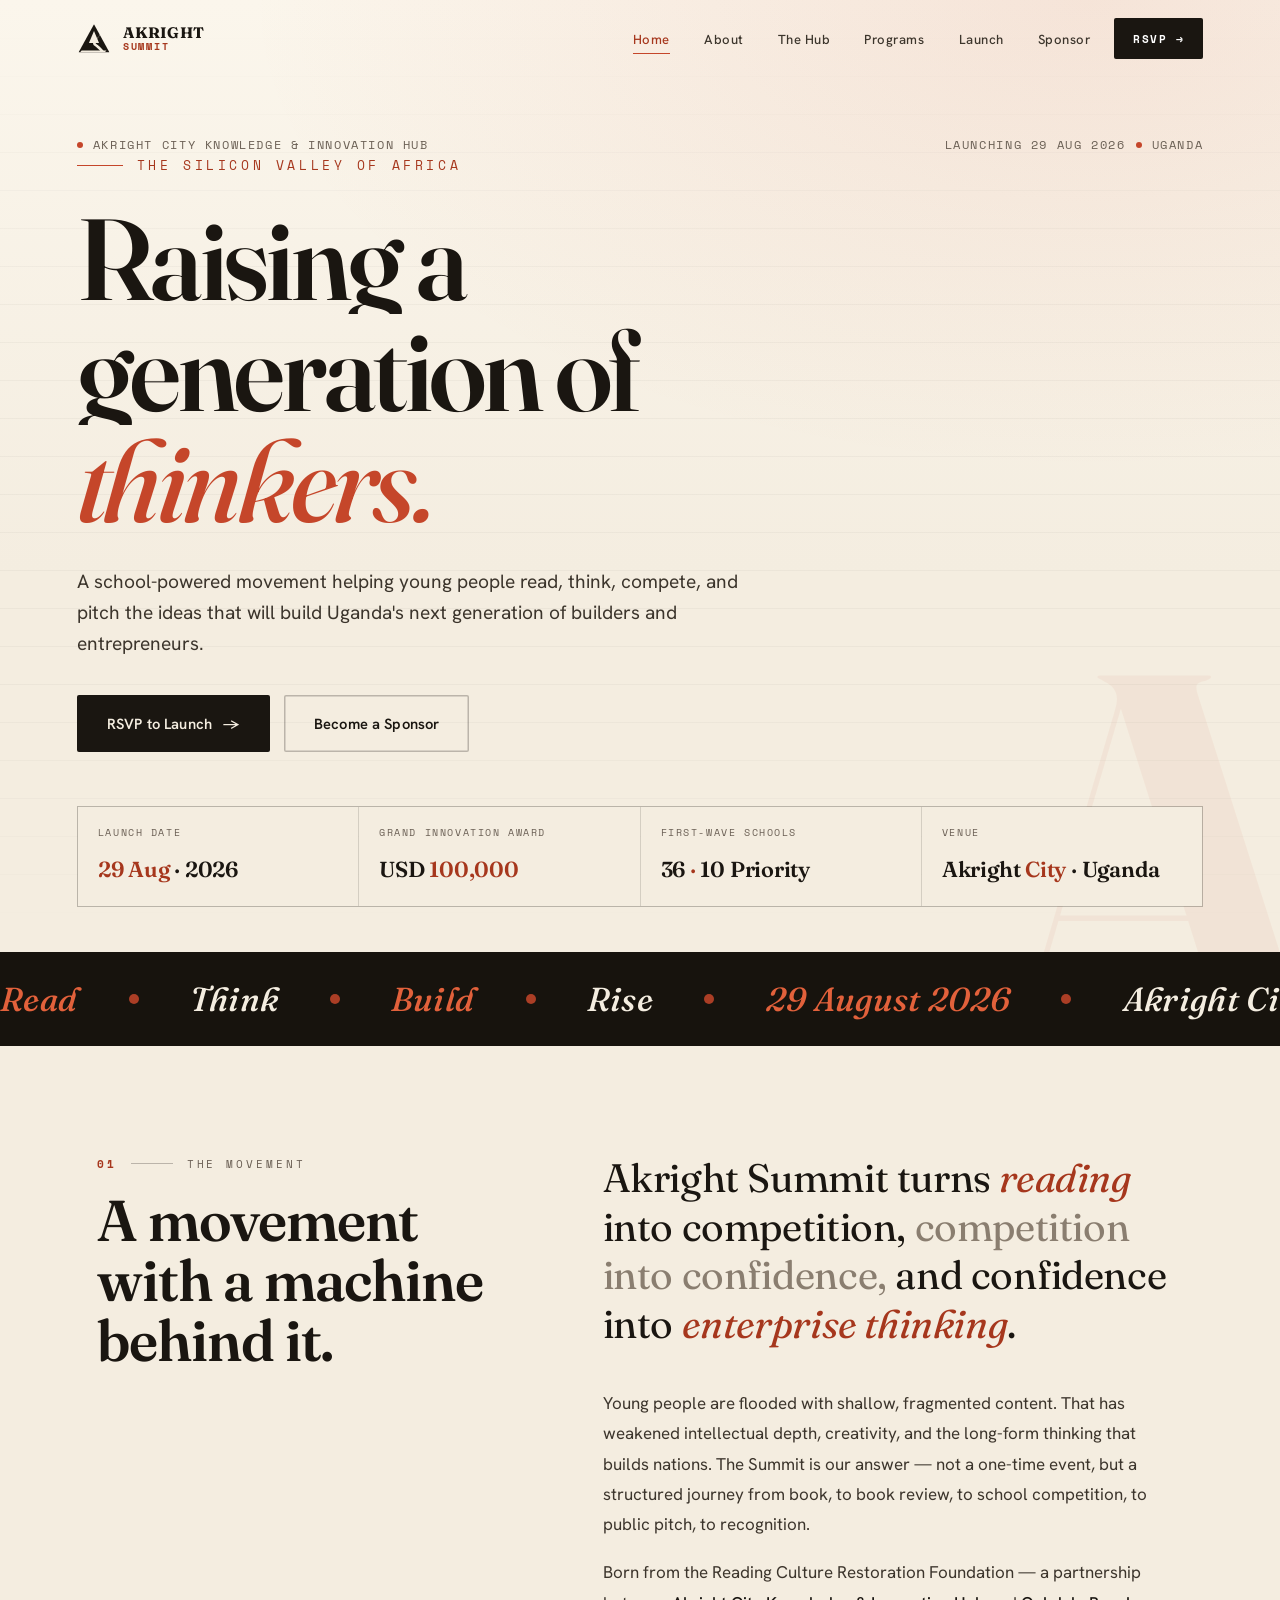
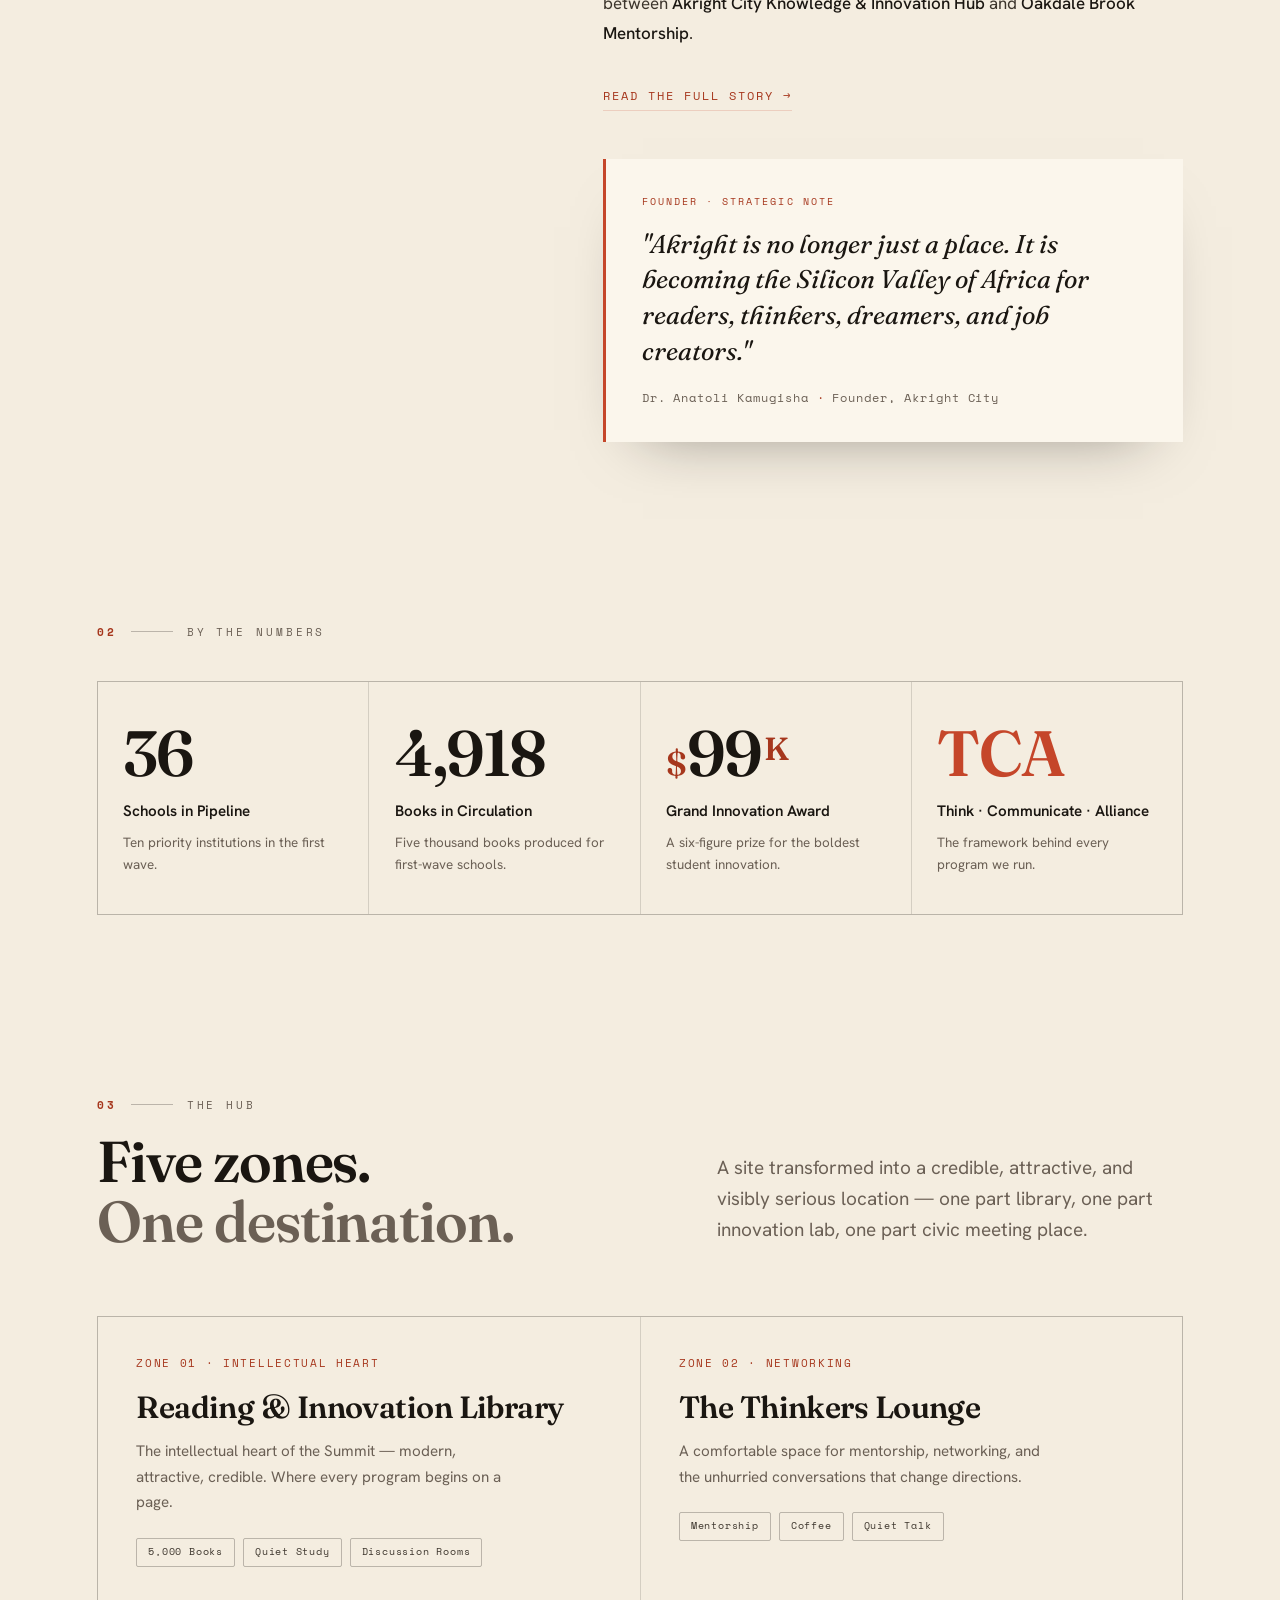
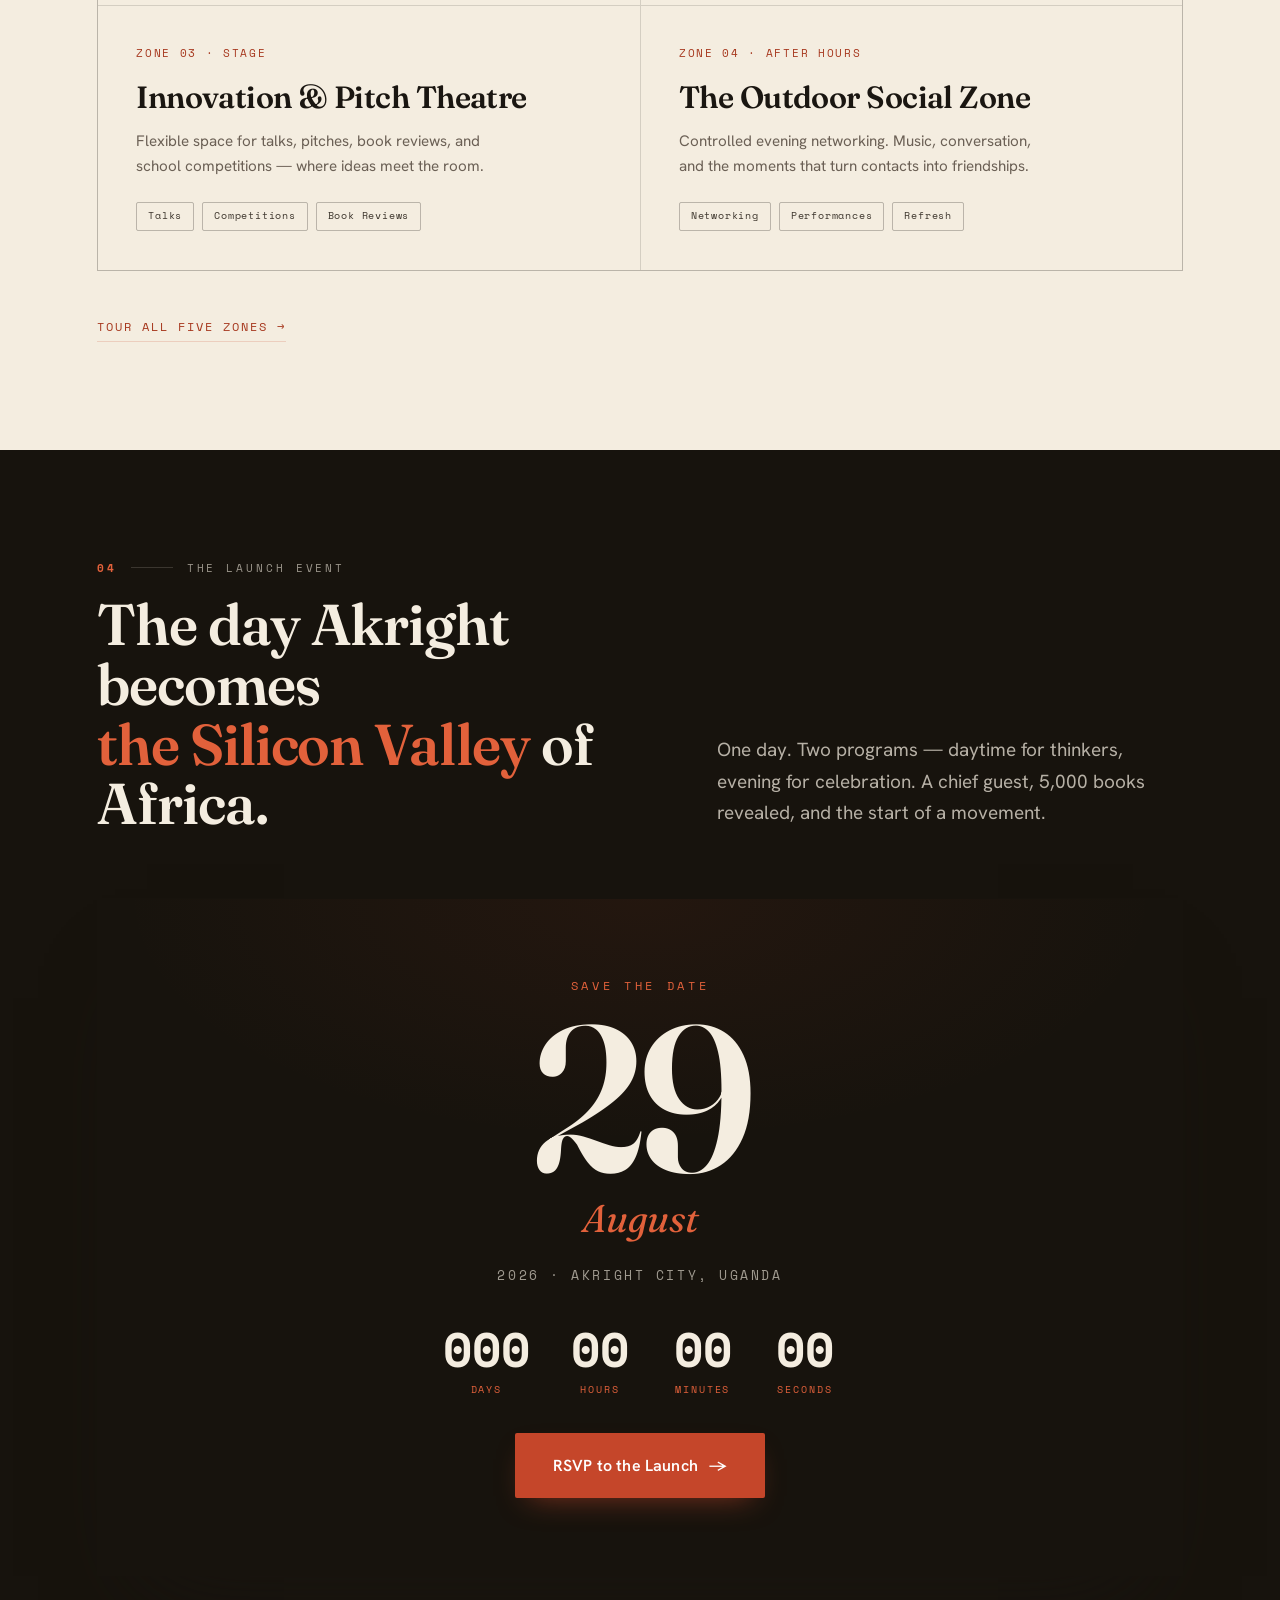
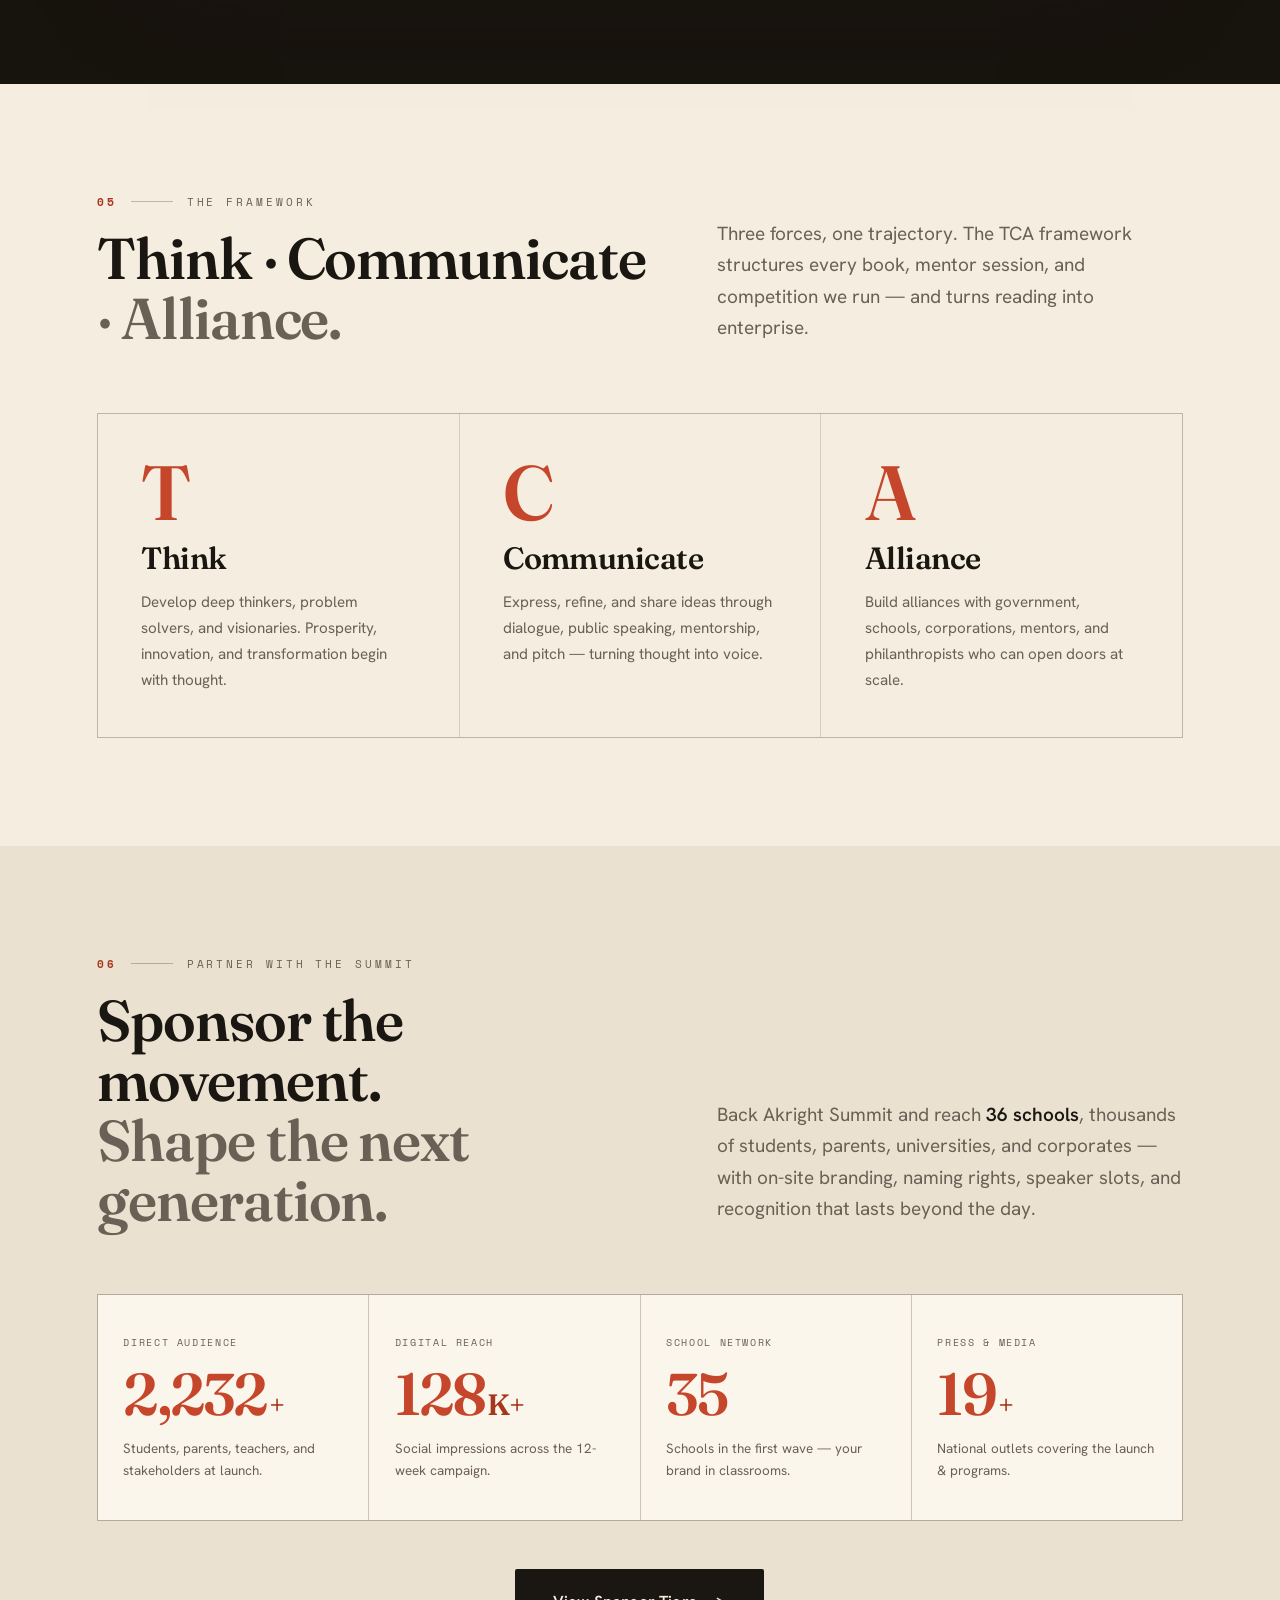
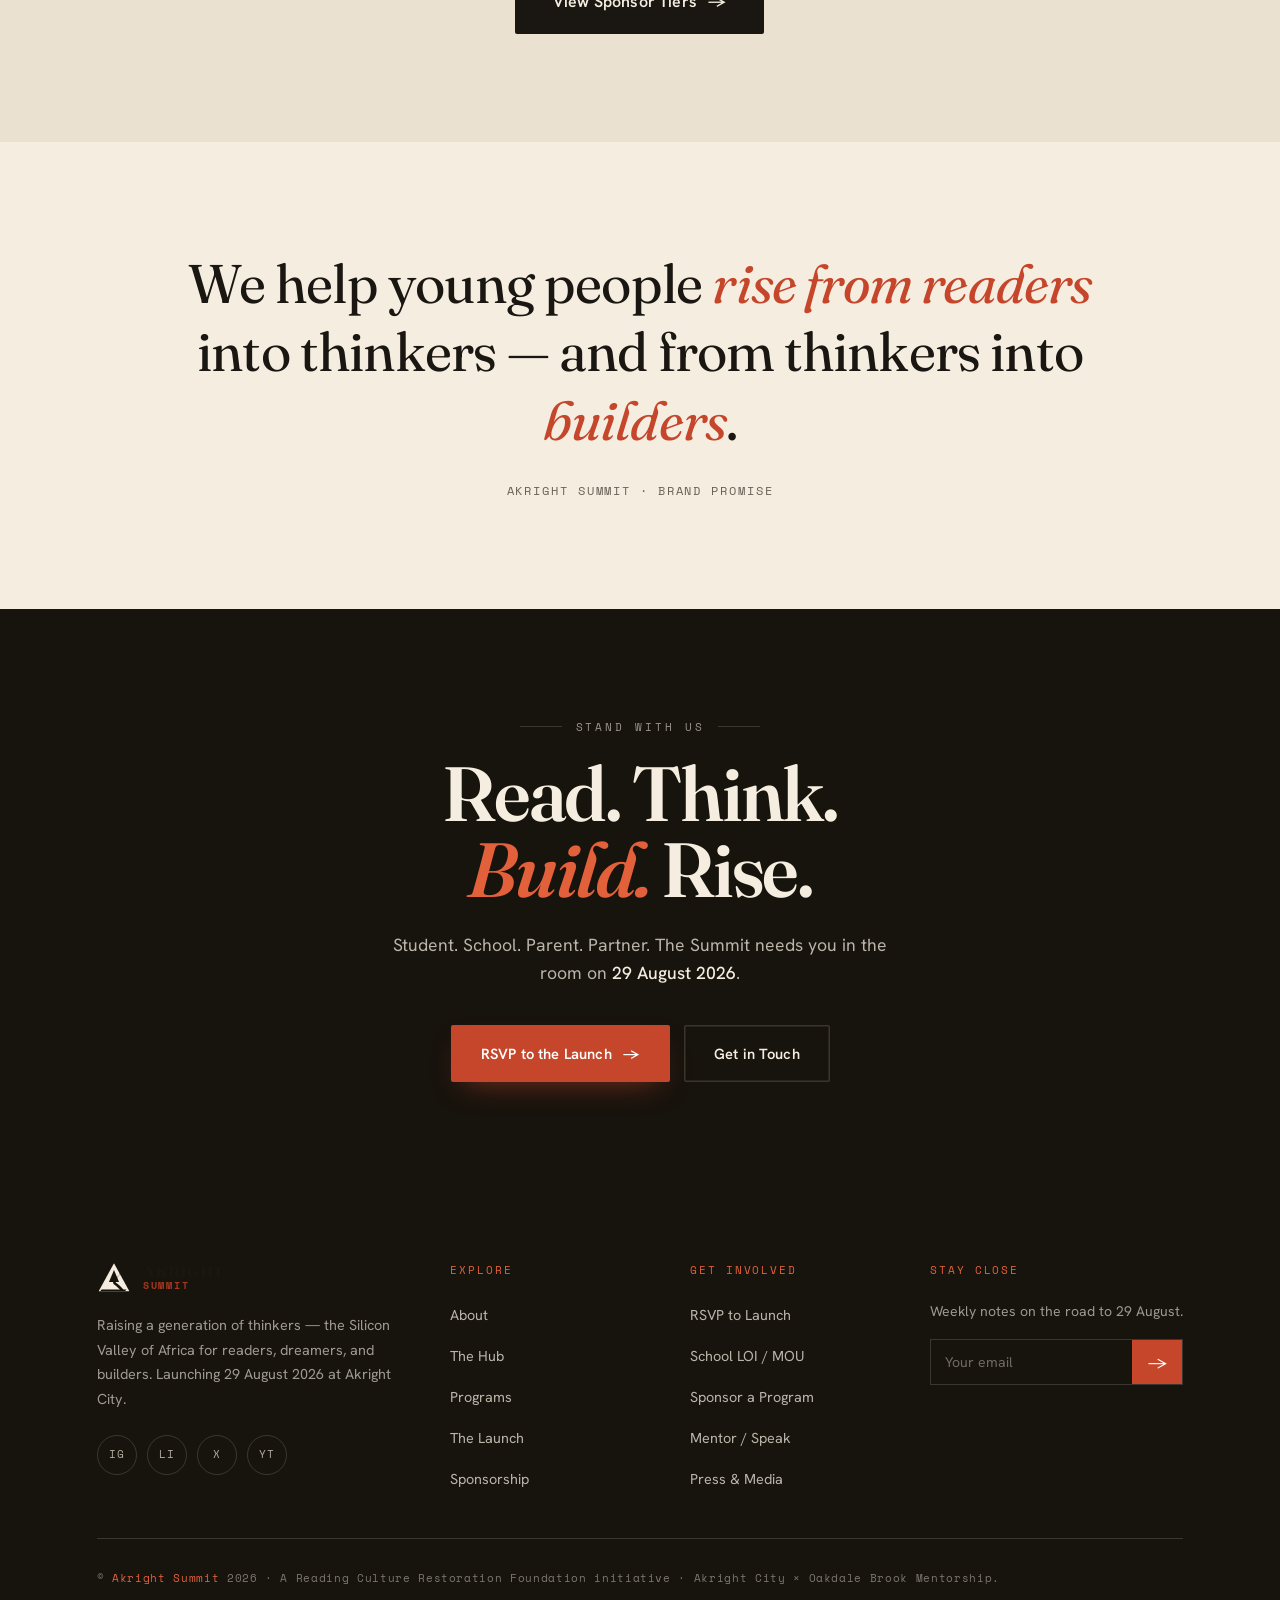
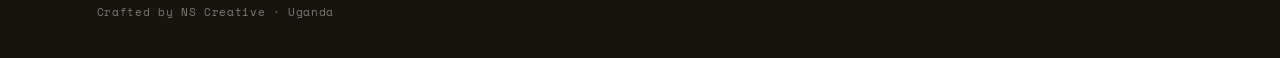
==== commit 29369a17: "redesign: rebuild Akright Summit in a new "Paper & Ink" editorial identity Full from-scratch visual " ====
--- a/index.html
+++ b/index.html
@@ -3,7 +3,7 @@
 <head>
 <meta charset="UTF-8">
 <meta name="viewport" content="width=device-width, initial-scale=1.0, viewport-fit=cover">
-<meta name="theme-color" content="#0A0A0A">
+<meta name="theme-color" content="#F4EDE0">
 <title>Akright Summit — Raising a Generation of Thinkers · Launching 29 August 2026</title>
 <meta name="description" content="The Silicon Valley of Africa. A school-powered movement helping young people read, think, compete, and pitch ideas. Launching 29 August 2026 at Akright City, Uganda.">
 <meta property="og:title" content="Akright Summit — Raising a Generation of Thinkers">
@@ -11,7 +11,7 @@
 <script>document.documentElement.classList.add('js')</script>
 <link rel="preconnect" href="https://fonts.googleapis.com">
 <link rel="preconnect" href="https://fonts.gstatic.com" crossorigin>
-<link href="https://fonts.googleapis.com/css2?family=Montserrat:wght@300;400;500;600;700;800;900&family=Inter:wght@300;400;500;600;700&family=JetBrains+Mono:wght@400;500&display=swap" rel="stylesheet">
+<link href="https://fonts.googleapis.com/css2?family=Fraunces:ital,opsz,wght@0,9..144,400..900;1,9..144,400..700&family=Hanken+Grotesk:wght@300;400;500;600;700;800&family=Space+Mono:ital,wght@0,400;0,700;1,400&display=swap" rel="stylesheet">
 <link rel="stylesheet" href="assets/css/style.css">
 <link rel="icon" type="image/svg+xml" href="assets/logo/logo.svg">
 </head>
--- a/assets/css/style.css
+++ b/assets/css/style.css
@@ -1,1684 +1,851 @@
 /* ====================================================================
-   AKRIGHT SUMMIT v4 — PROFESSIONAL MULTI-PAGE
-   Type: Montserrat (display) · Inter (body) · JetBrains Mono (labels)
-   Launch: 29 August 2026 · Akright City, Uganda
+   AKRIGHT SUMMIT — v5 "PAPER & INK"
+   A reading movement, set in print.
+   Editorial-magazine identity · warm paper · ink · clay · forest
+   Fraunces (display) · Hanken Grotesk (text) · Space Mono (labels)
+   Vanilla CSS · multi-page static site
    ==================================================================== */
 
+/* ---------------------------------------------------------------- TOKENS */
 :root{
-  /* Palette */
-  --black:        #0A0A0A;
-  --black-2:      #111111;
-  --black-3:      #181818;
-  --black-4:      #242424;
-  --black-5:      #2E2E2E;
-  --ink:          #0A0A0A;
-  --ink-2:        #2A2A2A;
-  --ink-soft:     #4A4A4A;
-  --ink-faint:    #8A8A8A;
-  --paper:        #F5F1E8;
-  --paper-2:      #ECE6D5;
-  --paper-3:      #E2DAC3;
-  --cream:        #FBF8F0;
-  --white:        #FFFFFF;
-  --gold:         #B8985A;
-  --gold-light:   #D4B873;
-  --gold-deep:    #8E7340;
-  --gold-bright:  #E4C77A;
-
-  --line:         rgba(245,241,232,0.10);
-  --line-soft:    rgba(245,241,232,0.05);
-  --line-strong:  rgba(245,241,232,0.18);
-  --line-dark:    rgba(10,10,10,0.10);
-  --line-dark-soft: rgba(10,10,10,0.05);
-  --line-dark-strong: rgba(10,10,10,0.2);
+  /* Surfaces */
+  --paper:      #F4EDE0;   /* main background — warm ivory */
+  --paper-2:    #FBF6EC;   /* raised / cards */
+  --paper-3:    #EBE1D1;   /* tinted panels */
+  --ink-panel:  #17130D;   /* dark dramatic sections */
+  --ink-panel-2:#211B13;
+
+  /* Ink (text) */
+  --ink:        #1A1611;   /* primary text  (15.5:1) */
+  --ink-2:      #3C352C;   /* secondary     (10.4:1) */
+  --ink-soft:   #6B6055;   /* muted         (5.3:1)  */
+  --ink-faint:  #8A7E70;   /* decorative only (3.4:1) */
+
+  /* Accent — clay / terracotta */
+  --clay:       #C5462A;   /* fills, large display */
+  --clay-ink:   #A6371D;   /* accent TEXT on light (5.7:1) */
+  --clay-bright:#E2613B;   /* accent on dark (5.3:1) */
+  --clay-deep:  #8F2E17;
+  --clay-tint:  rgba(197,70,42,0.10);
+  --clay-tint-2:rgba(197,70,42,0.18);
+
+  /* Secondary — forest */
+  --forest:     #1F5C45;
+  --forest-deep:#163F30;
+  --forest-tint:rgba(31,92,69,0.10);
+
+  /* Contextual accent for .gold inline highlight on light */
+  --accent:        var(--clay-ink);
+
+  /* Back-compat aliases — legacy inline styles reused from the old theme */
+  --gold:       var(--clay-ink);
+  --gold-deep:  var(--clay-deep);
+  --gold-light: var(--clay-bright);
+  --gold-bright:var(--clay-bright);
+  --black-2:    var(--ink-panel-2);
+  --cream:      var(--paper-2);
+
+  /* Lines */
+  --line:        rgba(26,22,17,0.14);
+  --line-soft:   rgba(26,22,17,0.07);
+  --line-strong: rgba(26,22,17,0.26);
+  --line-dk:     rgba(244,237,224,0.16);
+  --line-dk-soft:rgba(244,237,224,0.08);
 
   /* Type */
-  --display: 'Montserrat', -apple-system, BlinkMacSystemFont, sans-serif;
-  --sans:    'Inter', -apple-system, BlinkMacSystemFont, 'Segoe UI', sans-serif;
-  --mono:    'JetBrains Mono', ui-monospace, 'SF Mono', Menlo, monospace;
-
-  /* Type scale */
-  --fs-xs:    0.625rem;
-  --fs-sm:    0.75rem;
-  --fs-base:  1rem;
-  --fs-lg:    1.125rem;
-  --fs-xl:    1.25rem;
-  --fs-2xl:   1.5rem;
-  --fs-3xl:   clamp(1.75rem, 3vw, 2.25rem);
-  --fs-4xl:   clamp(2.25rem, 5vw, 3.5rem);
-  --fs-5xl:   clamp(3rem, 7vw, 5rem);
-  --fs-hero:  clamp(3.25rem, 8.5vw, 8rem);
-  --fs-mega:  clamp(4rem, 12vw, 11rem);
+  --display: 'Fraunces', Georgia, 'Times New Roman', serif;
+  --sans:    'Hanken Grotesk', system-ui, -apple-system, 'Segoe UI', sans-serif;
+  --mono:    'Space Mono', ui-monospace, 'SF Mono', Menlo, monospace;
+
+  /* Scale */
+  --fs-eyebrow: 0.7rem;
+  --fs-base:    1.0625rem;
+  --fs-lg:      1.1875rem;
+  --fs-2xl:     1.5rem;
+  --fs-h3:      clamp(1.45rem, 2.4vw, 2rem);
+  --fs-section: clamp(2rem, 4.6vw, 3.6rem);
+  --fs-hero:    clamp(2.9rem, 9vw, 8.5rem);
+  --fs-mega:    clamp(3.5rem, 13vw, 12rem);
 
   /* Motion */
-  --ease:    cubic-bezier(0.22, 1, 0.36, 1);
-  --ease-soft: cubic-bezier(0.4, 0, 0.2, 1);
-  --ease-expo: cubic-bezier(0.16, 1, 0.3, 1);
+  --ease:     cubic-bezier(0.22, 1, 0.36, 1);
+  --ease-soft:cubic-bezier(0.4, 0, 0.2, 1);
+  --ease-expo:cubic-bezier(0.16, 1, 0.3, 1);
 
   /* Rhythm */
-  --pad-x:    clamp(24px, 6vw, 80px);
-  --pad-y:    clamp(80px, 12vh, 160px);
-  --pad-y-sm: clamp(56px, 8vh, 96px);
-  --max:      1280px;
-  --max-narrow: 1080px;
+  --pad-x:    clamp(22px, 6vw, 84px);
+  --pad-y:    clamp(76px, 12vh, 156px);
+  --pad-y-sm: clamp(52px, 8vh, 92px);
+  --max:      1240px;
+  --max-narrow: 920px;
   --max-wide: 1440px;
 
-  color-scheme: dark;
-}
-
-/* ==================== Reset ==================== */
-*, *::before, *::after{ margin:0; padding:0; box-sizing:border-box; }
-
-html{
-  font-size:16px;
-  -webkit-text-size-adjust:100%;
-  scroll-behavior:smooth;
-  overflow-x:hidden;
-}
+  color-scheme: light;
+}
+
+/* ---------------------------------------------------------------- RESET */
+*,*::before,*::after{ box-sizing:border-box; margin:0; padding:0; }
+html{ -webkit-text-size-adjust:100%; scroll-behavior:smooth; }
+@media (prefers-reduced-motion: reduce){ html{ scroll-behavior:auto; } }
 
 body{
-  background:var(--black);
-  color:var(--paper);
   font-family:var(--sans);
+  font-size:var(--fs-base);
+  line-height:1.7;
   font-weight:400;
-  font-size:var(--fs-base);
-  line-height:1.6;
-  min-height:100svh;
-  overflow-x:hidden;
+  color:var(--ink);
+  background:var(--paper);
   -webkit-font-smoothing:antialiased;
   -moz-osx-font-smoothing:grayscale;
-  text-rendering:optimizeLegibility;
-  font-feature-settings: "ss01", "cv11";
-}
-
-::selection{ background:var(--gold); color:var(--black); }
-
-::-webkit-scrollbar{ width:8px; }
-::-webkit-scrollbar-track{ background:var(--black-2); }
-::-webkit-scrollbar-thumb{ background:var(--gold-deep); }
-::-webkit-scrollbar-thumb:hover{ background:var(--gold); }
-
-img, svg, video{ display:block; max-width:100%; height:auto; }
+  overflow-x:hidden;
+  font-feature-settings:"kern" 1, "liga" 1;
+}
+
+img,svg{ display:block; max-width:100%; }
 a{ color:inherit; text-decoration:none; }
-button{ font:inherit; background:none; border:none; cursor:pointer; color:inherit; }
-input, textarea, select{ font:inherit; color:inherit; }
-
-:focus-visible{ outline:2px solid var(--gold); outline-offset:3px; }
-
-/* ==================== Typography ==================== */
-.display{
-  font-family:var(--display); font-weight:700;
-  line-height:0.96; letter-spacing:-0.025em;
-}
-
-.eyebrow{
-  display:inline-flex; align-items:center; gap:14px;
-  font-family:var(--mono);
-  font-size:var(--fs-xs); font-weight:500;
-  letter-spacing:0.24em; text-transform:uppercase;
-  color:var(--gold);
-}
-.eyebrow .line{ width:32px; height:1px; background:var(--gold); display:inline-block; opacity:0.7; }
-.eyebrow .num{ color:var(--gold-light); }
-
-.h-section{
-  font-family:var(--display); font-weight:700;
-  font-size:var(--fs-5xl);
-  line-height:1; letter-spacing:-0.03em;
-  color:var(--paper);
-  margin-top:24px;
-}
-.h-section .gold{ color:var(--gold); }
-.h-section .light{ font-weight:300; color:var(--ink-faint); }
-
-.lede{
-  font-family:var(--sans); font-weight:300;
-  font-size:clamp(1.05rem, 1.4vw, 1.25rem);
-  line-height:1.65;
-  color:rgba(245,241,232,0.75);
-}
-.body-text{
-  font-size:1rem; font-weight:400;
-  line-height:1.7;
-  color:rgba(245,241,232,0.7);
-}
-.body-text + .body-text{ margin-top:1.25em; }
-
-.text-gold{ color:var(--gold); }
-.text-faint{ color:rgba(245,241,232,0.45); }
-
-.label{
-  font-family:var(--mono);
-  font-size:0.62rem; font-weight:500;
-  letter-spacing:0.22em; text-transform:uppercase;
-  color:var(--gold);
-}
-
-/* ==================== Layout ==================== */
-.section{ padding:var(--pad-y) var(--pad-x); position:relative; z-index:3; }
-.section.tight{ padding-block:var(--pad-y-sm); }
-.section.light{ background:var(--paper); color:var(--ink); }
-.section.light .h-section{ color:var(--ink); }
-.section.light .body-text{ color:var(--ink-soft); }
-.section.light .lede{ color:var(--ink-soft); }
-.section.light .eyebrow{ color:var(--gold-deep); }
-.section.light .eyebrow .num{ color:var(--gold-deep); }
-.section.light .eyebrow .line{ background:var(--gold-deep); }
-.section.light .label{ color:var(--gold-deep); }
-.section.light .text-faint{ color:rgba(10,10,10,0.45); }
-.section.dark{ background:var(--black); }
-.section.darker{ background:#050505; }
-
-.container{ max-width:var(--max); margin:0 auto; width:100%; }
+button{ font-family:inherit; cursor:pointer; border:none; background:none; color:inherit; }
+input,select,textarea{ font-family:inherit; font-size:inherit; color:inherit; }
+ul{ list-style:none; }
+
+::selection{ background:var(--clay); color:#fff; }
+
+/* Scrollbar */
+*{ scrollbar-width:thin; scrollbar-color:var(--clay) transparent; }
+::-webkit-scrollbar{ width:10px; height:10px; }
+::-webkit-scrollbar-track{ background:var(--paper-3); }
+::-webkit-scrollbar-thumb{ background:#cdbfa6; border-radius:0; }
+::-webkit-scrollbar-thumb:hover{ background:var(--clay); }
+
+/* Loading lock */
+body.loading{ overflow:hidden; height:100vh; }
+
+/* ---------------------------------------------------------------- TYPE BASE */
+h1,h2,h3,h4{ font-family:var(--display); font-weight:600; line-height:1.04;
+  letter-spacing:-0.018em; color:var(--ink); }
+
+.gold{ color:var(--accent); font-style:normal; }
+.light{ color:var(--ink-soft); }
+
+strong{ font-weight:600; }
+
+/* ---------------------------------------------------------------- LAYOUT */
+.container{ width:100%; max-width:var(--max); margin-inline:auto; padding-inline:var(--pad-x); }
 .container.narrow{ max-width:var(--max-narrow); }
 .container.wide{ max-width:var(--max-wide); }
 
-/* ==================== Buttons ==================== */
-.btn{
-  display:inline-flex; align-items:center; gap:10px;
-  font-family:var(--sans);
-  font-size:0.82rem; font-weight:600;
-  padding:18px 30px;
-  min-height:52px;
-  border:1px solid transparent;
-  cursor:pointer; position:relative; overflow:hidden;
-  transition:color .35s var(--ease), background .35s var(--ease), border-color .35s var(--ease), transform .25s var(--ease);
-  white-space:nowrap;
-  isolation:isolate; will-change:transform;
-  border-radius:0;
-  text-align:center; justify-content:center;
-}
-.btn:active{ transform:scale(0.98); }
-.btn .arrow{ display:inline-block; transition:transform .35s var(--ease); font-weight:400; }
-.btn:hover .arrow{ transform:translateX(5px); }
-
-.btn-primary{ background:var(--paper); color:var(--black); border-color:var(--paper); }
-.btn-primary:hover{ background:var(--gold); border-color:var(--gold); color:var(--black); }
-.btn-gold{ background:var(--gold); color:var(--black); border-color:var(--gold); }
-.btn-gold:hover{ background:var(--gold-bright); border-color:var(--gold-bright); }
-.btn-secondary{ background:transparent; color:var(--paper); border-color:rgba(245,241,232,0.25); }
-.btn-secondary:hover{ border-color:var(--paper); background:rgba(245,241,232,0.05); }
-.btn-sm{ padding:13px 22px; min-height:42px; font-size:0.75rem; }
-.btn-lg{ padding:22px 36px; min-height:60px; font-size:0.88rem; }
-
-.section.light .btn-primary{ background:var(--ink); color:var(--paper); border-color:var(--ink); }
-.section.light .btn-primary:hover{ background:var(--gold); border-color:var(--gold); color:var(--ink); }
-.section.light .btn-secondary{ color:var(--ink); border-color:rgba(10,10,10,0.2); }
-.section.light .btn-secondary:hover{ border-color:var(--ink); background:rgba(10,10,10,0.04); }
-
-.text-link{
-  display:inline-flex; align-items:center; gap:8px;
-  font-family:var(--sans); font-size:0.85rem; font-weight:500;
-  color:var(--paper); position:relative;
-}
-.text-link::after{
-  content:''; position:absolute; left:0; bottom:-3px;
-  width:100%; height:1px; background:var(--gold);
-  transform:scaleX(0); transform-origin:left;
-  transition:transform .4s var(--ease);
-}
-.text-link:hover::after{ transform:scaleX(1); }
-.text-link .arrow{ transition:transform .35s var(--ease); }
-.text-link:hover .arrow{ transform:translateX(5px); }
-.section.light .text-link{ color:var(--ink); }
-.section.light .text-link::after{ background:var(--gold-deep); }
-
-/* ==================== Navigation ==================== */
-.nav{
-  position:fixed; top:0; left:0; right:0; z-index:900;
-  display:flex; align-items:center; justify-content:space-between;
-  padding:20px var(--pad-x);
-  transition:padding .35s var(--ease), background .35s var(--ease), border-color .35s var(--ease), transform .5s var(--ease);
-  border-bottom:1px solid transparent;
-}
-.nav.scrolled{
-  background:rgba(10,10,10,0.88);
-  backdrop-filter:blur(22px) saturate(140%);
-  -webkit-backdrop-filter:blur(22px) saturate(140%);
-  border-bottom:1px solid var(--line);
-  padding:14px var(--pad-x);
-}
-.nav.hidden{ transform:translateY(-100%); }
-
-.nav-logo{
-  display:flex; align-items:center; gap:12px;
-  position:relative; z-index:2; color:var(--paper);
-}
-.nav-logo .lg{ width:30px; height:auto; transition:transform .6s var(--ease); }
-.nav-logo:hover .lg{ transform:rotate(-8deg); }
-.nav-logo .lg-text{ display:flex; flex-direction:column; line-height:1; }
-.nav-logo .lg-text .top{
-  font-family:var(--display); font-size:0.95rem; font-weight:700;
-  letter-spacing:0.12em; color:var(--paper);
-}
-.nav-logo .lg-text .bot{
-  font-family:var(--mono); font-size:0.5rem; font-weight:500;
-  letter-spacing:0.36em; color:var(--gold);
-  margin-top:4px; text-transform:uppercase;
-}
-
-.nav-links{ display:flex; align-items:center; gap:28px; list-style:none; }
-.nav-links a{
-  font-family:var(--sans);
-  font-size:0.82rem; font-weight:500;
-  color:rgba(245,241,232,0.7);
-  position:relative;
-  transition:color .3s;
-  padding:8px 0;
-  min-height:44px;
-  display:inline-flex; align-items:center;
-}
-.nav-links a:hover, .nav-links a.active{ color:var(--paper); }
-.nav-links a.active::before{
-  content:''; position:absolute; bottom:6px; left:50%;
-  width:4px; height:4px; background:var(--gold); border-radius:50%;
-  transform:translateX(-50%);
-}
-
-.nav-cta{
-  font-family:var(--sans);
-  font-size:0.82rem; font-weight:600;
-  color:var(--black); background:var(--paper);
-  padding:12px 22px; min-height:44px;
-  transition:background .3s var(--ease), color .3s var(--ease);
-  display:inline-flex; align-items:center; gap:8px;
-}
-.nav-cta:hover{ background:var(--gold); color:var(--black); }
-
-.nav-toggle{
-  display:none; flex-direction:column; gap:6px;
-  width:36px; height:44px;
-  cursor:pointer; background:none; border:none;
-  align-items:center; justify-content:center;
-  position:relative; z-index:1001;
-}
-.nav-toggle span{ width:24px; height:1.5px; background:var(--paper); transition:transform .35s var(--ease), opacity .25s; display:block; }
-
-/* Mobile drawer */
-.mobile-nav{
-  position:fixed; inset:0; z-index:999;
-  background:var(--black);
-  display:flex; flex-direction:column; justify-content:center;
-  padding:0 var(--pad-x);
-  transform:translateY(-100%);
-  transition:transform .6s var(--ease);
-  overflow-y:auto;
-}
-.mobile-nav.open{ transform:translateY(0); }
-.mobile-nav > ul{ list-style:none; counter-reset:mnav; }
-.mobile-nav li{ overflow:hidden; }
-.mobile-nav > ul > li > a{
-  display:flex; align-items:baseline; gap:16px;
-  font-family:var(--display);
-  font-size:clamp(1.6rem, 7.5vw, 2.6rem);
-  font-weight:700; line-height:1.3;
-  letter-spacing:-0.02em;
-  color:var(--paper);
-  padding:6px 0;
-  transform:translateY(110%);
-  transition:transform .65s var(--ease), color .3s, padding-left .3s var(--ease);
-}
-.mobile-nav > ul > li > a::before{
-  counter-increment:mnav;
-  content:'0' counter(mnav);
-  font-family:var(--mono);
-  font-size:0.55rem; font-weight:500;
-  letter-spacing:0.22em;
-  color:var(--gold);
-  vertical-align:super; opacity:0.7;
-  flex-shrink:0;
-}
-.mobile-nav.open > ul > li > a{ transform:translateY(0); }
-.mobile-nav.open > ul > li:nth-child(1) > a{ transition-delay:.15s; }
-.mobile-nav.open > ul > li:nth-child(2) > a{ transition-delay:.21s; }
-.mobile-nav.open > ul > li:nth-child(3) > a{ transition-delay:.27s; }
-.mobile-nav.open > ul > li:nth-child(4) > a{ transition-delay:.33s; }
-.mobile-nav.open > ul > li:nth-child(5) > a{ transition-delay:.39s; }
-.mobile-nav.open > ul > li:nth-child(6) > a{ transition-delay:.45s; }
-.mobile-nav.open > ul > li:nth-child(7) > a{ transition-delay:.51s; }
-.mobile-nav > ul > li > a:hover{ color:var(--gold); }
-.mobile-nav .mn-foot{
-  margin-top:40px; padding-top:24px;
-  border-top:1px solid var(--line);
-  font-family:var(--mono);
-  font-size:0.66rem; letter-spacing:0.12em;
-  color:rgba(245,241,232,0.5);
-  opacity:0; transform:translateY(20px);
-  transition:opacity .5s ease .55s, transform .5s var(--ease) .55s;
-}
-.mobile-nav.open .mn-foot{ opacity:1; transform:translateY(0); }
-.mobile-nav .mn-foot a{ color:var(--gold); }
-
-/* ==================== Preloader ==================== */
-html:not(.js) #loader{ display:none; }
-.js body.loading{ overflow:hidden; height:100svh; }
-
-#loader{
-  position:fixed; inset:0; z-index:9999;
-  background:var(--black);
-  display:flex; flex-direction:column;
-  align-items:center; justify-content:center;
-}
-#loader.done{ transform:translateY(-100%); transition:transform 1s var(--ease) .15s; }
-.loader-mark{
-  width:clamp(60px, 9vw, 78px);
-  opacity:0; transform:translateY(12px);
-  animation:loadIn .8s var(--ease) .15s forwards;
-  color:var(--paper);
-}
-.loader-mark svg{ width:100%; display:block; }
-.loader-brand{
-  font-family:var(--display); font-weight:700;
-  font-size:0.9rem; letter-spacing:0.28em;
-  color:var(--paper); margin-top:24px;
-  opacity:0; animation:loadIn .8s var(--ease) .3s forwards;
-}
-.loader-sub{
-  font-family:var(--mono);
-  font-size:0.58rem; font-weight:500;
-  letter-spacing:0.32em; text-transform:uppercase;
-  color:var(--gold); margin-top:8px;
-  opacity:0; animation:loadIn .8s var(--ease) .45s forwards;
-}
-.loader-track{
-  width:min(180px, 50vw); height:1px;
-  background:var(--line); margin-top:36px;
-  position:relative; overflow:hidden;
-  opacity:0; animation:fadeIn .35s ease .5s forwards;
-}
-.loader-bar{
-  position:absolute; left:0; top:0; height:100%; width:0;
-  background:var(--gold);
-  animation:loadBar 1.6s var(--ease-soft) .55s forwards;
-}
-.loader-pct{
-  font-family:var(--mono); font-variant-numeric:tabular-nums;
-  font-size:0.58rem; letter-spacing:0.2em;
-  color:rgba(245,241,232,0.5);
-  margin-top:14px;
-  opacity:0; animation:fadeIn .35s ease .55s forwards;
-}
-@keyframes loadIn{ to{ opacity:1; transform:none; } }
-@keyframes fadeIn{ to{ opacity:1; } }
-@keyframes loadBar{ 0%{width:0} 70%{width:75%} 100%{width:100%} }
-
-/* ==================== Reveals ==================== */
-.js .reveal{
-  opacity:0; transform:translateY(28px);
-  transition:opacity .8s var(--ease), transform .8s var(--ease);
-}
-.js .reveal.is-visible{ opacity:1; transform:none; }
-.js .reveal.d1{ transition-delay:.08s; }
-.js .reveal.d2{ transition-delay:.16s; }
-.js .reveal.d3{ transition-delay:.24s; }
-.js .reveal.d4{ transition-delay:.32s; }
-.js .reveal.d5{ transition-delay:.40s; }
-
-/* ==================== Scroll progress + back to top ==================== */
-.scroll-progress{
-  position:fixed; top:0; left:0;
-  height:2px; width:0;
-  background:var(--gold);
-  z-index:1000;
-  transition:width .1s linear;
-}
-.to-top{
-  position:fixed; bottom:24px; right:24px; z-index:600;
-  width:44px; height:44px;
-  background:var(--paper); color:var(--black);
-  display:flex; align-items:center; justify-content:center;
-  font-size:0.9rem;
-  opacity:0; pointer-events:none; transform:translateY(10px);
-  transition:all .4s var(--ease);
-  border:none;
-}
-.to-top.show{ opacity:1; pointer-events:all; transform:none; }
-.to-top:hover{ background:var(--gold); }
-
-/* ==================== Hero (home) ==================== */
-.hero{
-  position:relative; min-height:100svh;
-  display:flex; flex-direction:column;
-  padding:clamp(120px,16vh,160px) var(--pad-x) clamp(60px,8vh,90px);
-  overflow:hidden;
-}
-.hero::before{
-  content:''; position:absolute; inset:0; z-index:0; pointer-events:none;
-  background:
-    radial-gradient(ellipse 70% 50% at 85% 15%, rgba(184,152,90,0.16), transparent 60%),
-    radial-gradient(ellipse 50% 35% at 15% 85%, rgba(184,152,90,0.08), transparent 60%);
-}
-.hero-meta{
-  position:relative; z-index:2;
-  display:flex; justify-content:space-between; align-items:center;
-  gap:20px; margin-bottom:auto;
-  padding-bottom:60px;
-  font-family:var(--mono); font-size:0.62rem;
-  letter-spacing:0.24em; text-transform:uppercase;
-  color:rgba(245,241,232,0.55);
-}
-.hero-meta .l, .hero-meta .r{ display:flex; align-items:center; gap:14px; flex-wrap:wrap; }
-.hero-meta .dot{ width:4px; height:4px; background:var(--gold); border-radius:50%; }
-
-.hero-body{
-  position:relative; z-index:2;
-  flex:1; display:flex; flex-direction:column; justify-content:flex-end;
-}
-
-.hero-eyebrow{
-  display:inline-flex; align-items:center; gap:12px;
-  font-family:var(--mono);
-  font-size:0.7rem; font-weight:500;
-  letter-spacing:0.3em; text-transform:uppercase;
-  color:var(--gold);
-  margin-bottom:32px;
-}
-.hero-eyebrow::before{ content:''; width:36px; height:1px; background:var(--gold); display:inline-block; }
-
-.hero-title{
-  font-family:var(--display); font-size:var(--fs-hero);
-  font-weight:800; line-height:0.95;
-  letter-spacing:-0.035em; color:var(--paper);
-  max-width:16ch;
-}
-.hero-title .gold{ color:var(--gold); }
-.hero-title .light{ font-weight:300; color:var(--ink-faint); }
-
-.hero-sub{
-  font-family:var(--sans); font-weight:300;
-  font-size:clamp(1rem, 1.2vw, 1.18rem); line-height:1.65;
-  color:rgba(245,241,232,0.7);
-  max-width:54ch; margin-top:32px;
-}
-
-.hero-actions{
-  display:flex; gap:12px; flex-wrap:wrap; margin-top:40px;
-}
-
-.hero-foot{
-  position:relative; z-index:2;
-  display:grid; grid-template-columns:repeat(4, 1fr);
-  gap:clamp(20px, 2.5vw, 40px);
-  margin-top:80px;
-  padding-top:32px;
-  border-top:1px solid var(--line);
-}
-.hero-stat .k{
-  font-family:var(--mono); font-size:0.58rem; font-weight:500;
-  letter-spacing:0.26em; text-transform:uppercase;
-  color:rgba(245,241,232,0.5);
-}
-.hero-stat .v{
-  font-family:var(--display); font-weight:700;
-  font-size:clamp(1.1rem, 1.6vw, 1.4rem);
-  line-height:1; color:var(--paper);
-  margin-top:12px; letter-spacing:-0.01em;
-}
-.hero-stat .v .gold{ color:var(--gold); }
-
-/* hero animation */
-.js .hero-anim{ opacity:0; transform:translateY(28px); }
-.hero-ready .hero-anim{ animation:heroUp 1s var(--ease-expo) forwards; }
-.hero-ready .hero-anim.a1{ animation-delay:.05s }
-.hero-ready .hero-anim.a2{ animation-delay:.15s }
-.hero-ready .hero-anim.a3{ animation-delay:.27s }
-.hero-ready .hero-anim.a4{ animation-delay:.39s }
-.hero-ready .hero-anim.a5{ animation-delay:.51s }
-.hero-ready .hero-anim.a6{ animation-delay:.63s }
-@keyframes heroUp{ to{ opacity:1; transform:none; } }
-
-.js .hero-title .line-wrap{ display:block; overflow:hidden; padding-bottom:0.08em; }
-.js .hero-title .line-wrap > span{ display:block; transform:translateY(110%); }
-.hero-ready .hero-title .line-wrap > span{ animation:titleUp 1.1s var(--ease-expo) forwards; }
-.hero-ready .hero-title .line-wrap.l1 > span{ animation-delay:.15s; }
-.hero-ready .hero-title .line-wrap.l2 > span{ animation-delay:.27s; }
-.hero-ready .hero-title .line-wrap.l3 > span{ animation-delay:.39s; }
-@keyframes titleUp{ to{ transform:translateY(0); } }
-
-/* ==================== Page Hero (inner pages) ==================== */
-.page-hero{
-  padding:clamp(140px,18vh,200px) var(--pad-x) clamp(60px,9vh,110px);
-  position:relative; overflow:hidden;
-  border-bottom:1px solid var(--line);
-}
-.page-hero::before{
-  content:''; position:absolute; inset:0; z-index:0; pointer-events:none;
-  background:
-    radial-gradient(ellipse 50% 40% at 85% 30%, rgba(184,152,90,0.13), transparent 60%);
-}
-.page-hero .container{ position:relative; z-index:2; }
-.page-hero-eyebrow{
-  display:inline-flex; align-items:center; gap:12px;
-  font-family:var(--mono);
-  font-size:0.68rem; font-weight:500;
-  letter-spacing:0.3em; text-transform:uppercase;
-  color:var(--gold);
-  margin-bottom:24px;
-}
-.page-hero-eyebrow::before{ content:''; width:32px; height:1px; background:var(--gold); display:inline-block; }
-.page-hero-title{
-  font-family:var(--display); font-weight:800;
-  font-size:clamp(2.8rem, 7vw, 6rem);
-  line-height:0.96;
-  letter-spacing:-0.035em;
-  color:var(--paper);
-  max-width:16ch;
-}
-.page-hero-title .gold{ color:var(--gold); }
-.page-hero-title .light{ font-weight:300; color:var(--ink-faint); }
-.page-hero-sub{
-  font-family:var(--sans); font-weight:300;
-  font-size:clamp(1.05rem, 1.3vw, 1.22rem); line-height:1.65;
-  color:rgba(245,241,232,0.75);
-  max-width:60ch; margin-top:28px;
-}
-.page-hero-meta{
-  display:flex; gap:32px; flex-wrap:wrap;
-  margin-top:48px; padding-top:24px;
-  border-top:1px solid var(--line);
-}
-.page-hero-meta .item{ display:flex; flex-direction:column; gap:6px; }
-.page-hero-meta .k{
-  font-family:var(--mono); font-size:0.56rem; font-weight:500;
-  letter-spacing:0.24em; text-transform:uppercase;
-  color:rgba(245,241,232,0.5);
-}
-.page-hero-meta .v{
-  font-family:var(--display); font-weight:600;
-  font-size:1.05rem; color:var(--paper);
-  letter-spacing:-0.01em;
-}
-.page-hero-meta .v .gold{ color:var(--gold); }
-
-/* Breadcrumb */
-.crumbs{
-  display:flex; align-items:center; gap:10px;
-  font-family:var(--mono); font-size:0.6rem; font-weight:500;
-  letter-spacing:0.22em; text-transform:uppercase;
-  color:rgba(245,241,232,0.45);
-  margin-bottom:32px;
-}
-.crumbs a{ color:rgba(245,241,232,0.45); transition:color .3s; }
-.crumbs a:hover{ color:var(--gold); }
-.crumbs .sep{ color:var(--gold); opacity:0.6; }
-
-/* ==================== Marquee ==================== */
-.marquee{
-  background:var(--paper); color:var(--ink);
-  padding:18px 0; overflow:hidden;
-  position:relative; z-index:3;
-  border-block:1px solid var(--paper-3);
-}
-.marquee-track{ display:flex; width:max-content; animation:marquee 40s linear infinite; }
-.marquee:hover .marquee-track{ animation-play-state:paused; }
-.marquee-item{
-  font-family:var(--display); font-weight:600;
-  font-size:0.95rem;
-  text-transform:uppercase; letter-spacing:0.18em;
-  padding:0 24px;
-  display:flex; align-items:center; gap:24px;
-  white-space:nowrap;
-}
-.marquee-item .sep{ display:inline-block; width:6px; height:6px; background:var(--gold); border-radius:50%; }
-@keyframes marquee{ to{ transform:translateX(-50%); } }
-
-/* ==================== Section head ==================== */
-.section-head{
-  display:grid; grid-template-columns:1fr 1fr;
-  gap:clamp(32px, 5vw, 80px);
-  align-items:end;
-  margin-bottom:60px;
-}
-.section-head .right{ max-width:46ch; }
-.section-head .right p{
-  font-family:var(--sans); font-weight:300;
-  font-size:clamp(1rem, 1.15vw, 1.1rem); line-height:1.7;
-  color:rgba(245,241,232,0.65);
-}
-.section.light .section-head .right p{ color:var(--ink-soft); }
-
-/* ==================== Stats ==================== */
-.stats{
-  display:grid; grid-template-columns:repeat(4,1fr);
-  border-top:1px solid var(--line);
-}
-.stat{
-  padding:48px 24px 16px;
-  border-right:1px solid var(--line);
-  position:relative;
-  transition:background .35s var(--ease);
-}
-.stat:last-child{ border-right:none; }
-.stat:hover{ background:rgba(255,255,255,0.02); }
-.stat::after{
-  content:''; position:absolute; bottom:-1px; left:0;
-  width:0; height:2px; background:var(--gold);
-  transition:width .5s var(--ease);
-}
-.stat:hover::after{ width:100%; }
-.stat .n{
-  font-family:var(--display); font-weight:800;
-  font-size:clamp(2.4rem, 4.2vw, 3.4rem);
-  line-height:1; color:var(--paper);
-  font-variant-numeric:tabular-nums;
-  letter-spacing:-0.03em;
-  display:flex; align-items:baseline; gap:4px;
-}
-.stat .n .suf{ font-size:0.45em; color:var(--gold); font-family:var(--mono); font-weight:500; letter-spacing:0.05em; }
-.stat .n .pre{ font-size:0.55em; color:var(--gold); font-weight:600; }
-.stat .l{
-  font-family:var(--mono); font-size:0.58rem; font-weight:500;
-  letter-spacing:0.22em; text-transform:uppercase;
-  color:rgba(245,241,232,0.55); margin-top:18px;
-}
-.stat .d{
-  font-family:var(--sans); font-size:0.82rem; line-height:1.6;
-  color:rgba(245,241,232,0.55); margin-top:12px;
-}
-.section.light .stats{ border-color:var(--line-dark); }
-.section.light .stat{ border-right-color:var(--line-dark); }
-.section.light .stat:hover{ background:rgba(10,10,10,0.025); }
-.section.light .stat .n{ color:var(--ink); }
-.section.light .stat .l{ color:rgba(10,10,10,0.55); }
-.section.light .stat .d{ color:rgba(10,10,10,0.55); }
-
-/* ==================== Split layout ==================== */
-.split{
-  display:grid; grid-template-columns:0.4fr 0.6fr;
-  gap:clamp(40px, 6vw, 100px);
-  align-items:start;
-}
+.section{ padding-block:var(--pad-y); position:relative; }
+.section.tight{ padding-block:var(--pad-y-sm); }
+
+.section.light{ background:var(--paper-3); }
+
+.section.darker{ background:var(--ink-panel); color:var(--paper); }
+.section.darker h1,.section.darker h2,.section.darker h3,.section.darker h4{ color:var(--paper); }
+.section.darker .gold{ color:var(--clay-bright); }
+.section.darker .light{ color:rgba(244,237,224,0.6); }
+
+/* Split editorial layout */
+.split{ display:grid; grid-template-columns:0.85fr 1.15fr; gap:clamp(36px,6vw,96px); align-items:start; }
 .split-sticky{ position:sticky; top:120px; }
-
-.statement{
-  font-family:var(--display); font-weight:600;
-  font-size:clamp(1.6rem, 3vw, 2.4rem);
-  line-height:1.25;
-  letter-spacing:-0.02em;
-  color:var(--paper);
-}
-.statement .gold{ color:var(--gold); }
-.statement .light{ color:var(--ink-faint); font-weight:400; }
-.section.light .statement{ color:var(--ink); }
-.section.light .statement .light{ color:var(--ink-faint); }
-
-/* Quote card */
-.quote-card{
-  background:var(--black-2);
-  border:1px solid var(--line);
-  padding:36px;
-  margin-top:48px;
-  position:relative;
-}
-.quote-card::before{
-  content:''; position:absolute; top:0; left:0;
-  width:80px; height:2px; background:var(--gold);
-}
-.section.light .quote-card{ background:var(--cream); border-color:var(--line-dark); }
-.quote-card .label{ font-family:var(--mono); font-size:0.58rem; letter-spacing:0.24em; color:var(--gold); text-transform:uppercase; }
-.quote-card .qt{
-  font-family:var(--display); font-weight:500;
-  font-size:clamp(1.15rem, 1.7vw, 1.4rem); line-height:1.5;
-  color:var(--paper); margin-top:16px;
-  letter-spacing:-0.01em;
-}
-.section.light .quote-card .qt{ color:var(--ink); }
-.quote-card .att{
-  font-family:var(--mono); font-size:0.62rem; font-weight:500;
-  letter-spacing:0.16em; text-transform:uppercase;
-  color:rgba(245,241,232,0.55); margin-top:20px;
-}
-.section.light .quote-card .att{ color:rgba(10,10,10,0.55); }
-.quote-card .att .gold{ color:var(--gold); }
-
-/* ==================== Zone grid ==================== */
-.zones{
-  display:grid;
-  grid-template-columns:repeat(2, 1fr);
-  gap:16px;
-}
-.zone{
-  background:var(--black-2);
-  border:1px solid var(--line);
-  padding:40px;
-  position:relative;
-  transition:border-color .35s var(--ease), background .35s var(--ease);
-  display:flex; flex-direction:column;
-  min-height:280px;
-}
-.zone:hover{ border-color:var(--gold); }
-.zone::before{
-  content:''; position:absolute; top:0; left:0;
-  width:0; height:2px; background:var(--gold);
-  transition:width .5s var(--ease);
-}
-.zone:hover::before{ width:100%; }
-.zone .zone-num{
-  font-family:var(--mono); font-size:0.62rem; font-weight:500;
-  letter-spacing:0.24em; color:var(--gold);
-}
-.zone .zone-name{
-  font-family:var(--display); font-weight:700;
-  font-size:clamp(1.4rem, 2.2vw, 1.7rem); line-height:1.15;
-  color:var(--paper); margin-top:18px;
-  letter-spacing:-0.02em;
-}
-.zone .zone-desc{
-  font-family:var(--sans); font-size:0.92rem; line-height:1.65;
-  color:rgba(245,241,232,0.6);
-  margin-top:14px;
-  max-width:38ch;
-}
-.zone .zone-tags{
-  display:flex; gap:10px; flex-wrap:wrap;
-  margin-top:auto; padding-top:24px;
-}
-.zone .zone-tags span{
-  font-family:var(--mono); font-size:0.6rem;
-  letter-spacing:0.15em; text-transform:uppercase;
-  color:rgba(245,241,232,0.5);
-  padding:4px 10px; border:1px solid var(--line);
-  border-radius:99px;
-}
-.zone .zone-arrow{
-  position:absolute; top:32px; right:32px;
-  color:rgba(245,241,232,0.3);
-  font-size:1rem;
-  transition:color .35s var(--ease), transform .35s var(--ease);
-}
-.zone:hover .zone-arrow{ color:var(--gold); transform:translate(4px,-4px); }
-
-/* Detailed zone card with image */
-.zone-detail{
-  display:grid; grid-template-columns:1fr 1fr;
-  gap:clamp(24px, 4vw, 60px);
-  align-items:center;
-  padding:clamp(40px,6vh,80px) 0;
-  border-bottom:1px solid var(--line);
-}
-.zone-detail:last-child{ border-bottom:none; }
-.zone-detail.flip{ direction:rtl; }
-.zone-detail.flip > *{ direction:ltr; }
-.zone-detail .zd-visual{
-  position:relative; overflow:hidden;
-  aspect-ratio:4/3;
-  background:var(--black-2);
-  border:1px solid var(--line);
-}
-.zone-detail .zd-visual svg{ width:100%; height:100%; display:block; }
-.zone-detail .zd-content .zd-num{
-  font-family:var(--mono); font-size:0.62rem; font-weight:500;
-  letter-spacing:0.24em; color:var(--gold); text-transform:uppercase;
-}
-.zone-detail .zd-content h3{
-  font-family:var(--display); font-weight:700;
-  font-size:clamp(1.8rem, 3vw, 2.4rem); line-height:1.05;
-  color:var(--paper); margin-top:20px;
-  letter-spacing:-0.025em;
-}
-.zone-detail .zd-content p{
-  font-family:var(--sans); font-size:1rem; line-height:1.75;
-  color:rgba(245,241,232,0.7);
-  margin-top:20px;
-  max-width:50ch;
-}
-.zone-detail .zd-content .zd-list{
-  list-style:none; margin-top:28px;
-  display:flex; flex-direction:column; gap:12px;
-}
-.zone-detail .zd-content .zd-list li{
-  display:flex; align-items:center; gap:14px;
-  font-family:var(--sans); font-size:0.92rem;
-  color:rgba(245,241,232,0.75);
-}
-.zone-detail .zd-content .zd-list li::before{
-  content:''; width:18px; height:1px; background:var(--gold);
-  flex-shrink:0;
-}
-
-/* ==================== TCA Framework ==================== */
-.tca-grid{
-  display:grid; grid-template-columns:repeat(3, 1fr);
-  border-top:1px solid var(--line);
-  border-bottom:1px solid var(--line);
-}
-.tca-item{
-  padding:48px 32px;
-  border-right:1px solid var(--line);
-  transition:background .35s var(--ease);
-  position:relative;
-}
-.tca-item:last-child{ border-right:none; }
-.tca-item:hover{ background:rgba(255,255,255,0.02); }
-.tca-item .tca-letter{
-  font-family:var(--display); font-weight:800;
-  font-size:clamp(3.5rem, 6vw, 5rem);
-  line-height:1;
-  color:var(--gold);
-  letter-spacing:-0.04em;
-}
-.tca-item .tca-name{
-  font-family:var(--display); font-weight:600;
-  font-size:1.4rem; line-height:1;
-  color:var(--paper); margin-top:18px;
-  letter-spacing:-0.02em;
-}
-.tca-item .tca-desc{
-  font-family:var(--sans); font-size:0.92rem; line-height:1.7;
-  color:rgba(245,241,232,0.6);
-  margin-top:14px;
-}
-
-/* ==================== Programs list ==================== */
-.programs-list{
-  display:flex; flex-direction:column;
-  border-top:1px solid var(--line);
-}
-.program-row{
-  display:grid;
-  grid-template-columns:60px 1fr auto;
-  gap:24px;
-  align-items:center;
-  padding:28px 0;
-  border-bottom:1px solid var(--line);
-  transition:padding-left .35s var(--ease);
-}
-.program-row:hover{ padding-left:8px; }
-.program-row:hover .program-name{ color:var(--gold); }
-.program-num{
-  font-family:var(--mono); font-size:0.7rem; font-weight:500;
-  letter-spacing:0.22em; color:var(--gold);
-}
-.program-name{
-  font-family:var(--display); font-weight:600;
-  font-size:clamp(1.3rem, 2vw, 1.7rem); line-height:1.2;
-  color:var(--paper);
-  letter-spacing:-0.02em;
-  transition:color .35s var(--ease);
-}
-.program-meta{
-  font-family:var(--mono); font-size:0.65rem;
-  letter-spacing:0.18em; text-transform:uppercase;
-  color:rgba(245,241,232,0.5);
-  text-align:right;
-}
-
-/* Program detail card */
-.program-detail{
-  background:var(--black-2);
-  border:1px solid var(--line);
-  padding:clamp(32px,4vw,52px);
-  margin-bottom:16px;
-  display:grid;
-  grid-template-columns:auto 1fr auto;
-  gap:32px;
-  align-items:start;
-  transition:border-color .35s var(--ease);
-}
-.program-detail:hover{ border-color:var(--gold); }
-.program-detail .pd-num{
-  font-family:var(--display); font-weight:700;
-  font-size:clamp(2.4rem, 4vw, 3.4rem);
-  line-height:1; color:var(--gold);
-  letter-spacing:-0.04em;
-  min-width:90px;
-}
-.program-detail .pd-name{
-  font-family:var(--display); font-weight:700;
-  font-size:clamp(1.4rem, 2.2vw, 1.8rem); line-height:1.1;
-  color:var(--paper);
-  letter-spacing:-0.02em;
-}
-.program-detail .pd-desc{
-  font-family:var(--sans); font-size:0.96rem; line-height:1.7;
-  color:rgba(245,241,232,0.65);
-  margin-top:14px;
-  max-width:64ch;
-}
-.program-detail .pd-meta{
-  font-family:var(--mono); font-size:0.62rem; font-weight:500;
-  letter-spacing:0.2em; text-transform:uppercase;
-  color:var(--gold);
-  text-align:right;
-  display:flex; flex-direction:column; gap:8px;
-  align-items:flex-end;
-}
-.program-detail .pd-meta .small{ color:rgba(245,241,232,0.5); }
-
-/* ==================== Sponsor Tiers ==================== */
-.sponsor-grid{
-  display:grid; grid-template-columns:repeat(4, 1fr);
-  gap:16px;
-}
-.sponsor-tier{
-  background:var(--black-2);
-  border:1px solid var(--line);
-  padding:36px 28px;
-  display:flex; flex-direction:column;
-  position:relative;
-  transition:border-color .35s var(--ease), transform .35s var(--ease), background .35s var(--ease);
-  min-height:580px;
-}
-.sponsor-tier:hover{ border-color:var(--gold); transform:translateY(-4px); }
-.sponsor-tier.featured{
-  background:linear-gradient(180deg, var(--black-3), var(--black-2));
-  border-color:var(--gold);
-}
-.sponsor-tier.featured::before{
-  content:'MOST POPULAR'; position:absolute; top:-1px; left:-1px; right:-1px;
-  background:var(--gold); color:var(--black);
-  font-family:var(--mono); font-size:0.58rem; font-weight:600;
-  letter-spacing:0.24em;
-  padding:8px 14px;
-  text-align:center;
-}
-.sponsor-tier.featured{ padding-top:54px; }
-.sponsor-tier .st-tier-name{
-  font-family:var(--mono); font-size:0.6rem; font-weight:500;
-  letter-spacing:0.32em; text-transform:uppercase;
-  color:var(--gold);
-}
-.sponsor-tier .st-price{
-  font-family:var(--display); font-weight:800;
-  font-size:clamp(2rem, 3vw, 2.6rem); line-height:1;
-  color:var(--paper);
-  margin-top:18px;
-  letter-spacing:-0.025em;
-  display:flex; align-items:baseline; gap:6px;
-}
-.sponsor-tier .st-price .currency{
-  font-size:0.55em; color:rgba(245,241,232,0.55);
-  font-weight:500;
-}
-.sponsor-tier .st-price .from{
-  font-family:var(--mono); font-size:0.55rem; font-weight:500;
-  letter-spacing:0.22em; color:rgba(245,241,232,0.5);
-  text-transform:uppercase;
-  margin-bottom:10px;
-}
-.sponsor-tier .st-title{
-  font-family:var(--display); font-weight:600;
-  font-size:1.2rem; line-height:1.2;
-  color:var(--paper); margin-top:8px;
-  letter-spacing:-0.015em;
-}
-.sponsor-tier .st-desc{
-  font-family:var(--sans); font-size:0.86rem; line-height:1.65;
-  color:rgba(245,241,232,0.6);
-  margin-top:14px;
-  padding-bottom:24px;
-  border-bottom:1px solid var(--line);
-}
-.sponsor-tier .st-perks{
-  list-style:none;
-  display:flex; flex-direction:column; gap:12px;
-  margin-top:22px;
-  flex:1;
-}
-.sponsor-tier .st-perks li{
-  display:flex; gap:10px; align-items:flex-start;
-  font-family:var(--sans); font-size:0.86rem; line-height:1.5;
-  color:rgba(245,241,232,0.78);
-}
-.sponsor-tier .st-perks li::before{
-  content:'✓';
-  color:var(--gold); font-weight:700;
-  font-size:0.85rem; flex-shrink:0;
-  margin-top:1px;
-}
-.sponsor-tier .st-cta{
-  margin-top:28px;
-  display:flex;
-}
-.sponsor-tier .st-cta .btn{ width:100%; }
-.sponsor-tier.featured .st-cta .btn-secondary{ background:var(--gold); color:var(--black); border-color:var(--gold); }
-.sponsor-tier.featured .st-cta .btn-secondary:hover{ background:var(--gold-bright); border-color:var(--gold-bright); }
-
-/* Sponsor perks grid (icon grid) */
-.perks{
-  display:grid; grid-template-columns:repeat(3, 1fr);
-  gap:0;
-  border-top:1px solid var(--line);
-  border-left:1px solid var(--line);
-}
-.perk{
-  padding:36px 28px;
-  border-right:1px solid var(--line);
-  border-bottom:1px solid var(--line);
-  transition:background .35s var(--ease);
-}
-.perk:hover{ background:rgba(255,255,255,0.02); }
-.perk .perk-icon{
-  width:44px; height:44px;
-  border:1px solid var(--gold);
-  color:var(--gold);
-  display:flex; align-items:center; justify-content:center;
-  margin-bottom:20px;
-  transition:background .35s var(--ease), color .35s var(--ease);
-}
-.perk:hover .perk-icon{ background:var(--gold); color:var(--black); }
-.perk h4{
-  font-family:var(--display); font-weight:600;
-  font-size:1.1rem; line-height:1.2;
-  color:var(--paper); letter-spacing:-0.015em;
-}
-.perk p{
-  font-family:var(--sans); font-size:0.88rem; line-height:1.65;
-  color:rgba(245,241,232,0.6);
-  margin-top:10px;
-}
-
-/* Audience reach numbers */
-.reach{
-  display:grid; grid-template-columns:repeat(4, 1fr);
-  gap:16px;
-}
-.reach-item{
-  background:var(--black-2);
-  border:1px solid var(--line);
-  padding:36px 24px;
-  transition:border-color .35s, background .35s;
-}
-.reach-item:hover{ border-color:var(--gold); }
-.reach-item .label{ color:var(--gold); }
-.reach-item .reach-n{
-  font-family:var(--display); font-weight:800;
-  font-size:clamp(2.2rem, 4vw, 3rem); line-height:1;
-  color:var(--paper);
-  font-variant-numeric:tabular-nums;
-  letter-spacing:-0.03em;
-  margin-top:14px;
-  display:flex; align-items:baseline; gap:4px;
-}
-.reach-item .reach-n .suf{ font-size:0.5em; color:var(--gold); font-weight:500; }
-.reach-item .reach-desc{
-  font-family:var(--sans); font-size:0.82rem; line-height:1.55;
-  color:rgba(245,241,232,0.55);
-  margin-top:14px;
-}
-
-/* ==================== Audience grid ==================== */
-.audience{
-  display:grid; grid-template-columns:repeat(4, 1fr); gap:0;
-  border-top:1px solid var(--line-dark);
-}
-.aud{
-  padding:48px 28px;
-  border-right:1px solid var(--line-dark);
-  position:relative;
-  transition:background .35s var(--ease);
-}
-.aud:last-child{ border-right:none; }
-.aud:hover{ background:rgba(10,10,10,0.025); }
-.aud::after{
-  content:''; position:absolute; bottom:0; left:0;
-  width:0; height:2px; background:var(--gold-deep);
-  transition:width .5s var(--ease);
-}
-.aud:hover::after{ width:100%; }
-.aud .aud-num{
-  font-family:var(--mono); font-size:0.62rem; font-weight:500;
-  letter-spacing:0.24em; color:var(--gold-deep); text-transform:uppercase;
-}
-.aud .aud-name{
-  font-family:var(--display); font-weight:700;
-  font-size:clamp(1.4rem, 2vw, 1.7rem); line-height:1.15;
-  color:var(--ink); margin-top:18px;
-  letter-spacing:-0.02em;
-}
-.aud .aud-desc{
-  font-family:var(--sans); font-size:0.92rem; line-height:1.7;
-  color:var(--ink-soft); margin-top:14px;
-}
-
-/* ==================== Agenda / Schedule ==================== */
-.agenda{ display:flex; flex-direction:column; }
-.agenda-row{
-  display:grid;
-  grid-template-columns:140px 70px 1fr;
-  gap:24px;
-  padding:24px 0;
-  border-bottom:1px solid var(--line);
-  align-items:start;
-  transition:background .3s, padding-left .3s var(--ease);
-}
-.agenda-row:hover{ padding-left:10px; }
-.agenda-row.featured{ background:rgba(184,152,90,0.04); padding-left:16px; padding-right:16px; }
-.agenda-row.featured:hover{ padding-left:26px; }
-.agenda-time{
-  font-family:var(--mono); font-size:0.78rem; font-weight:500;
-  letter-spacing:0.12em; color:var(--gold);
-}
-.agenda-num{
-  font-family:var(--mono); font-size:0.6rem; font-weight:500;
-  letter-spacing:0.22em; color:rgba(245,241,232,0.45);
-}
-.agenda-content h4{
-  font-family:var(--display); font-weight:600;
-  font-size:1.15rem; line-height:1.25;
-  color:var(--paper); letter-spacing:-0.015em;
-}
-.agenda-content p{
-  font-family:var(--sans); font-size:0.88rem; line-height:1.6;
-  color:rgba(245,241,232,0.6);
-  margin-top:8px;
-}
-
-/* ==================== Team grid ==================== */
-.team{
-  display:grid; grid-template-columns:repeat(4,1fr);
-  gap:24px;
-}
-.team-member{
-  background:var(--black-2);
-  border:1px solid var(--line);
-  overflow:hidden;
-  transition:border-color .35s, transform .35s var(--ease);
-}
-.team-member:hover{ border-color:var(--gold); transform:translateY(-4px); }
-.team-photo{
-  aspect-ratio:3/4;
-  background:linear-gradient(180deg, var(--black-4), var(--black-2));
-  position:relative;
-  overflow:hidden;
-}
-.team-photo svg{ width:100%; height:100%; display:block; }
-.team-info{ padding:22px 20px; }
-.team-name{
-  font-family:var(--display); font-weight:600;
-  font-size:1.05rem; line-height:1.2;
-  color:var(--paper); letter-spacing:-0.015em;
-}
-.team-role{
-  font-family:var(--mono); font-size:0.58rem; font-weight:500;
-  letter-spacing:0.18em; text-transform:uppercase;
-  color:var(--gold);
-  margin-top:8px;
-}
-.team-bio{
-  font-family:var(--sans); font-size:0.82rem; line-height:1.55;
-  color:rgba(245,241,232,0.55);
-  margin-top:14px;
-}
-
-/* ==================== Press / logos ==================== */
-.press-logos{
-  display:grid; grid-template-columns:repeat(6,1fr);
-  gap:0;
-  border:1px solid var(--line);
-}
-.press-logo{
-  padding:32px 18px;
-  border-right:1px solid var(--line);
-  display:flex; align-items:center; justify-content:center;
-  font-family:var(--display); font-weight:700;
-  font-size:0.95rem; letter-spacing:0.05em;
-  color:rgba(245,241,232,0.5);
-  transition:color .35s, background .35s;
-  text-align:center;
-  min-height:90px;
-}
-.press-logo:last-child{ border-right:none; }
-.press-logo:hover{ color:var(--paper); background:rgba(255,255,255,0.02); }
-
-/* ==================== Image / illustration card ==================== */
-.illus-card{
-  position:relative; overflow:hidden;
-  background:var(--black-2);
-  border:1px solid var(--line);
-  aspect-ratio:16/10;
-}
-.illus-card svg{ position:absolute; inset:0; width:100%; height:100%; }
-.illus-card .caption{
-  position:absolute; bottom:20px; left:20px; right:20px; z-index:2;
-  font-family:var(--mono); font-size:0.6rem; font-weight:500;
-  letter-spacing:0.22em; text-transform:uppercase;
-  color:var(--paper);
-  background:rgba(10,10,10,0.6); backdrop-filter:blur(8px);
-  padding:8px 12px;
-  display:inline-block; width:fit-content;
-}
-
-/* ==================== Gallery row ==================== */
-.gallery{
-  display:grid; grid-template-columns:repeat(12,1fr); gap:14px;
-}
-.gallery figure{ position:relative; overflow:hidden; background:var(--black-2); border:1px solid var(--line); }
-.gallery svg, .gallery img{ width:100%; height:100%; object-fit:cover; display:block; transition:transform 1.2s var(--ease); }
-.gallery figure:hover svg, .gallery figure:hover img{ transform:scale(1.06); }
-.gallery .g-cap{
-  position:absolute; left:14px; bottom:14px; z-index:2;
-  color:var(--paper);
-  font-family:var(--mono); font-size:0.58rem; font-weight:500;
-  letter-spacing:0.22em; text-transform:uppercase;
-  background:rgba(10,10,10,0.5); backdrop-filter:blur(8px);
-  padding:6px 10px;
-}
-.g-a{ grid-column:span 7; aspect-ratio:16/9; }
-.g-b{ grid-column:span 5; aspect-ratio:4/5; }
-.g-c{ grid-column:span 4; aspect-ratio:4/5; }
-.g-d{ grid-column:span 8; aspect-ratio:16/9; }
-
-/* ==================== Manifesto quote ==================== */
-.manifesto{
-  text-align:center; max-width:920px; margin:0 auto; position:relative;
-}
-.manifesto-q{
-  font-family:var(--display); font-weight:600;
-  font-size:clamp(1.5rem, 3.4vw, 2.6rem);
-  line-height:1.3;
-  letter-spacing:-0.025em;
-  color:var(--paper);
-}
-.manifesto-q .gold{ color:var(--gold); }
-.manifesto-attr{
-  font-family:var(--mono); font-size:0.6rem; font-weight:500;
-  letter-spacing:0.32em; text-transform:uppercase;
-  color:rgba(245,241,232,0.5); margin-top:32px;
-}
-.manifesto-attr .gold{ color:var(--gold); }
-
-/* ==================== FAQ ==================== */
-.faq{ display:flex; flex-direction:column; border-top:1px solid var(--line-dark); }
-.faq-item{ border-bottom:1px solid var(--line-dark); }
-.faq-q{
-  width:100%; text-align:left;
-  display:flex; justify-content:space-between; align-items:center; gap:24px;
-  padding:28px 0;
-  font-family:var(--display); font-weight:600;
-  font-size:clamp(1.1rem, 1.6vw, 1.35rem);
-  color:var(--ink);
-  cursor:pointer; transition:color .3s;
-  letter-spacing:-0.015em;
-}
-.faq-q:hover{ color:var(--gold-deep); }
-.faq-q .pl{
-  font-family:var(--mono); font-size:0.95rem; font-weight:400;
-  color:var(--gold-deep); width:20px; flex-shrink:0; text-align:center;
-  transition:transform .4s var(--ease);
-}
-.faq-item.open .faq-q .pl{ transform:rotate(45deg); }
-.faq-a{ max-height:0; overflow:hidden; transition:max-height .5s var(--ease); }
-.faq-a-inner{
-  padding:0 0 28px;
-  font-family:var(--sans); font-size:0.98rem; line-height:1.7;
-  color:var(--ink-soft); max-width:70ch;
-}
-.faq-item.open .faq-a{ max-height:380px; }
-
-/* Dark FAQ variant */
-.section.dark .faq, .section.darker .faq{ border-top-color:var(--line); }
-.section.dark .faq-item, .section.darker .faq-item{ border-bottom-color:var(--line); }
-.section.dark .faq-q, .section.darker .faq-q{ color:var(--paper); }
-.section.dark .faq-q:hover, .section.darker .faq-q:hover{ color:var(--gold); }
-.section.dark .faq-q .pl, .section.darker .faq-q .pl{ color:var(--gold); }
-.section.dark .faq-a-inner, .section.darker .faq-a-inner{ color:rgba(245,241,232,0.65); }
-
-/* ==================== CTA ==================== */
-.cta{ text-align:center; max-width:900px; margin:0 auto; }
-.cta-title{
-  font-family:var(--display); font-weight:800;
-  font-size:clamp(2.4rem, 6vw, 4.8rem);
-  line-height:0.98; letter-spacing:-0.035em;
-  color:var(--paper);
-}
-.cta-title .gold{ color:var(--gold); }
-.cta-title .light{ font-weight:300; color:var(--ink-faint); }
-.cta-sub{
-  font-family:var(--sans); font-weight:300;
-  font-size:clamp(1rem, 1.2vw, 1.15rem); line-height:1.65;
-  color:rgba(245,241,232,0.7);
-  max-width:54ch; margin:24px auto 0;
-}
-.cta-actions{ display:flex; gap:12px; justify-content:center; flex-wrap:wrap; margin-top:40px; }
-
-/* ==================== Contact ==================== */
-.contact-grid{
-  display:grid; grid-template-columns:0.85fr 1.15fr;
-  gap:clamp(40px, 5vw, 80px);
-  align-items:start;
-}
-.contact-info{ display:flex; flex-direction:column; gap:0; margin-top:40px; }
-.ci-item{
-  display:flex; gap:18px; align-items:flex-start;
-  padding:20px 0; border-bottom:1px solid var(--line);
-  transition:padding-left .3s var(--ease);
-}
-.ci-item:last-child{ border-bottom:none; }
-.ci-item:hover{ padding-left:6px; }
-.ci-icon{
-  width:40px; height:40px; flex-shrink:0;
-  border:1px solid var(--line);
-  display:flex; align-items:center; justify-content:center;
-  color:var(--gold);
-  transition:all .35s var(--ease);
-}
-.ci-item:hover .ci-icon{ background:var(--gold); color:var(--black); border-color:var(--gold); }
-.ci-k{
-  font-family:var(--mono); font-size:0.56rem; font-weight:500;
-  letter-spacing:0.22em; text-transform:uppercase;
-  color:rgba(245,241,232,0.5);
-}
-.ci-v{
-  font-family:var(--sans); font-size:0.95rem; font-weight:500;
-  color:var(--paper); margin-top:6px; line-height:1.4;
-}
-.ci-v a:hover{ color:var(--gold); }
-
-.form{
-  background:var(--black-2); border:1px solid var(--line);
-  padding:clamp(28px, 4vw, 48px); position:relative;
-}
-.form::before{
-  content:''; position:absolute; top:0; left:0; right:0;
-  height:2px; background:var(--gold);
-}
-.form-row{ display:grid; grid-template-columns:1fr 1fr; gap:20px; }
-.field{ display:flex; flex-direction:column; margin-bottom:20px; }
-.field.full{ grid-column:1/-1; }
-.field label{
-  font-family:var(--mono); font-size:0.56rem; font-weight:500;
-  letter-spacing:0.22em; text-transform:uppercase;
-  color:rgba(245,241,232,0.5); margin-bottom:10px;
-  transition:color .3s;
-}
-.field:focus-within label{ color:var(--gold); }
-.field input, .field select, .field textarea{
-  font-family:var(--sans);
-  font-size:16px; font-weight:400; color:var(--paper);
-  background:transparent;
-  border:none; border-bottom:1px solid var(--line);
-  padding:12px 0; outline:none;
-  transition:border-color .3s;
-  width:100%; min-height:44px;
-}
-.field input:focus, .field select:focus, .field textarea:focus{ border-bottom-color:var(--gold); }
-.field input::placeholder, .field textarea::placeholder{ color:rgba(245,241,232,0.3); opacity:1; }
-.field textarea{ resize:vertical; min-height:110px; line-height:1.6; }
-.field select{
-  appearance:none; cursor:pointer;
-  background-image:url("data:image/svg+xml,%3Csvg xmlns='http://www.w3.org/2000/svg' width='12' height='8'%3E%3Cpath d='M1 1l5 5 5-5' stroke='%23B8985A' stroke-width='1.5' fill='none'/%3E%3C/svg%3E");
-  background-repeat:no-repeat; background-position:right 2px center;
-  padding-right:22px;
-}
-.field select option{ background:var(--black-2); color:var(--paper); }
-.form-foot{ display:flex; align-items:center; justify-content:space-between; gap:16px; flex-wrap:wrap; margin-top:8px; }
-.form-note{
-  font-family:var(--mono); font-size:0.58rem; letter-spacing:0.14em;
-  color:rgba(245,241,232,0.4);
-}
-.form-note span{ color:var(--gold); font-weight:500; }
-.form-success{
-  display:none; flex-direction:column; align-items:center; justify-content:center;
-  text-align:center; min-height:320px; gap:14px;
-}
-.form-success.show{ display:flex; }
-.form-success .fs-icon{
-  width:60px; height:60px;
-  border:1px solid var(--gold); color:var(--gold);
-  display:flex; align-items:center; justify-content:center;
-  font-size:1.4rem; border-radius:50%;
-}
-.form-success h4{
-  font-family:var(--display); font-weight:700;
-  font-size:1.5rem; color:var(--paper); letter-spacing:-0.02em;
-}
-.form-success p{ font-family:var(--sans); font-weight:300; color:rgba(245,241,232,0.65); }
-
-/* ==================== Big date display ==================== */
-.big-date{
-  text-align:center; padding:60px 20px;
-  border:1px solid var(--line);
-  background:var(--black-2);
-  position:relative;
-}
-.big-date::before{
-  content:''; position:absolute; top:0; left:0; right:0;
-  height:2px; background:linear-gradient(90deg, var(--gold-deep), var(--gold), var(--gold-light));
-}
-.big-date .bd-label{
-  font-family:var(--mono); font-size:0.62rem; font-weight:500;
-  letter-spacing:0.32em; text-transform:uppercase;
-  color:var(--gold); margin-bottom:24px;
-}
-.big-date .bd-day{
-  font-family:var(--display); font-weight:800;
-  font-size:var(--fs-mega);
-  line-height:0.92; color:var(--paper);
-  letter-spacing:-0.045em;
-  font-variant-numeric:tabular-nums;
-}
-.big-date .bd-month{
-  font-family:var(--display); font-weight:600;
-  font-size:clamp(1.6rem, 3vw, 2.4rem);
-  color:var(--gold); margin-top:14px;
-  letter-spacing:-0.02em; text-transform:uppercase;
-  letter-spacing:0.1em;
-}
-.big-date .bd-year{
-  font-family:var(--display); font-weight:500;
-  font-size:1.2rem; color:rgba(245,241,232,0.6);
-  margin-top:4px;
-}
-.big-date .bd-meta{
-  font-family:var(--mono); font-size:0.62rem;
-  letter-spacing:0.22em; text-transform:uppercase;
-  color:rgba(245,241,232,0.5);
-  margin-top:24px;
-}
-.big-date .bd-meta .gold{ color:var(--gold); }
-
-/* ==================== Countdown ==================== */
-.countdown{
-  display:grid; grid-template-columns:repeat(4, 1fr);
-  gap:10px;
-  margin-top:32px;
-}
-.cd-unit{
-  background:var(--black-3);
-  border:1px solid var(--line);
-  padding:24px 14px;
-  text-align:center;
-}
-.cd-n{
-  font-family:var(--display); font-weight:800;
-  font-size:clamp(2rem, 4vw, 3rem); line-height:1;
-  color:var(--paper);
-  font-variant-numeric:tabular-nums;
-  letter-spacing:-0.03em;
-}
-.cd-l{
-  font-family:var(--mono); font-size:0.55rem; font-weight:500;
-  letter-spacing:0.22em; text-transform:uppercase;
-  color:rgba(245,241,232,0.5);
-  margin-top:10px;
-}
-
-/* ==================== Comparison Table ==================== */
-.compare-table{
-  width:100%; border-collapse:collapse;
-  font-family:var(--sans); font-size:0.88rem;
-}
-.compare-table th, .compare-table td{
-  padding:18px 14px; text-align:center;
-  border-bottom:1px solid var(--line);
-}
-.compare-table th{
-  font-family:var(--mono); font-size:0.6rem; font-weight:500;
-  letter-spacing:0.22em; text-transform:uppercase;
-  color:var(--gold); background:var(--black-2);
-}
-.compare-table th:first-child, .compare-table td:first-child{
-  text-align:left;
-  font-family:var(--sans); font-size:0.9rem; font-weight:500;
-  color:var(--paper);
-}
-.compare-table tr:hover td{ background:rgba(255,255,255,0.02); }
-.compare-table .check{ color:var(--gold); font-weight:700; }
-.compare-table .dash{ color:rgba(245,241,232,0.25); }
-
-/* ==================== Footer ==================== */
-.footer{
-  background:var(--black);
-  border-top:1px solid var(--line);
-  padding:80px var(--pad-x) 32px;
-  position:relative; z-index:3;
-}
-.footer-top{
-  display:grid; grid-template-columns:1.6fr 1fr 1fr 1.2fr;
-  gap:clamp(32px, 4vw, 64px);
-  padding-bottom:60px;
-}
-.footer-brand .lg{ display:flex; align-items:center; gap:12px; color:var(--paper); }
-.footer-brand .lg svg{ width:36px; }
-.footer-brand .lg-text{ display:flex; flex-direction:column; line-height:1; }
-.footer-brand .lg-text .top{
-  font-family:var(--display); font-weight:700;
-  font-size:1.1rem; letter-spacing:0.12em; color:var(--paper);
-}
-.footer-brand .lg-text .bot{
-  font-family:var(--mono); font-size:0.52rem; font-weight:500;
-  letter-spacing:0.36em; color:var(--gold);
-  margin-top:5px; text-transform:uppercase;
-}
-.footer-tag{
-  font-family:var(--sans); font-weight:300;
-  font-size:0.95rem; line-height:1.55;
-  color:rgba(245,241,232,0.55);
-  max-width:36ch; margin-top:20px;
-}
-.footer-socials{ display:flex; gap:8px; margin-top:24px; }
-.f-soc{
-  width:38px; height:38px;
-  border:1px solid var(--line);
-  display:flex; align-items:center; justify-content:center;
-  font-family:var(--mono); font-size:0.6rem; font-weight:500;
-  color:rgba(245,241,232,0.65);
-  transition:all .35s var(--ease);
-}
-.f-soc:hover{ background:var(--gold); color:var(--black); border-color:var(--gold); }
-.footer-col h5{
-  font-family:var(--mono); font-size:0.58rem; font-weight:500;
-  letter-spacing:0.24em; text-transform:uppercase;
-  color:var(--gold); margin-bottom:22px;
-}
-.footer-col ul{ list-style:none; }
-.footer-col li{ margin-bottom:12px; }
-.footer-col a{
-  font-family:var(--sans); font-size:0.92rem; font-weight:400;
-  color:rgba(245,241,232,0.65);
-  transition:color .3s;
-}
-.footer-col a:hover{ color:var(--paper); }
-.newsletter{ margin-top:14px; display:flex; gap:0; align-items:stretch; }
-.newsletter input{
-  flex:1; background:transparent; border:1px solid var(--line); border-right:none;
-  padding:12px 14px;
-  font-family:var(--sans); font-size:16px; color:var(--paper); outline:none;
-}
-.newsletter input:focus{ border-color:var(--gold); }
-.newsletter input::placeholder{ color:rgba(245,241,232,0.4); }
-.newsletter button{
-  border:1px solid var(--gold); background:var(--gold); color:var(--black);
-  padding:0 16px;
-  font-family:var(--mono); font-size:0.7rem; font-weight:500;
-  letter-spacing:0.16em; text-transform:uppercase;
-  cursor:pointer; transition:background .35s; min-width:44px;
-}
-.newsletter button:hover{ background:var(--paper); border-color:var(--paper); }
-.footer-bottom{
-  border-top:1px solid var(--line-soft);
-  padding-top:24px;
-  display:flex; justify-content:space-between; align-items:center;
-  gap:16px; flex-wrap:wrap;
-}
-.footer-copy{
-  font-family:var(--mono); font-size:0.58rem;
-  letter-spacing:0.14em; color:rgba(245,241,232,0.4);
-}
-.footer-copy span{ color:var(--gold); }
-
-/* ==================== Responsive ==================== */
-@media (max-width: 1080px){
+@media (max-width:900px){
   .split{ grid-template-columns:1fr; gap:32px; }
   .split-sticky{ position:static; }
-  .section-head{ grid-template-columns:1fr; gap:24px; align-items:start; }
-  .hero-foot{ grid-template-columns:repeat(2,1fr); row-gap:24px; }
-  .zones{ grid-template-columns:1fr; }
-  .tca-grid{ grid-template-columns:1fr; }
-  .tca-item{ border-right:none; border-bottom:1px solid var(--line); }
-  .tca-item:last-child{ border-bottom:none; }
-  .stats{ grid-template-columns:repeat(2,1fr); }
-  .stat:nth-child(2){ border-right:none; }
-  .stat:nth-child(1), .stat:nth-child(2){ border-bottom:1px solid var(--line); }
-  .audience{ grid-template-columns:repeat(2,1fr); }
-  .aud:nth-child(2){ border-right:none; }
-  .aud:nth-child(1), .aud:nth-child(2){ border-bottom:1px solid var(--line-dark); }
-  .sponsor-grid{ grid-template-columns:repeat(2,1fr); }
-  .perks{ grid-template-columns:repeat(2,1fr); }
-  .reach{ grid-template-columns:repeat(2,1fr); }
-  .team{ grid-template-columns:repeat(2,1fr); }
-  .press-logos{ grid-template-columns:repeat(3,1fr); }
+}
+
+/* Section head (title + intro) */
+.section-head{ display:grid; grid-template-columns:1.1fr 0.9fr; gap:clamp(24px,4vw,72px);
+  align-items:end; margin-bottom:clamp(40px,5vw,64px); }
+.section-head .right{ padding-bottom:6px; }
+.section-head .right p{ color:var(--ink-soft); font-size:var(--fs-lg); line-height:1.65; max-width:46ch; }
+.section.darker .section-head .right p{ color:rgba(244,237,224,0.72); }
+@media (max-width:820px){ .section-head{ grid-template-columns:1fr; gap:18px; align-items:start; } }
+
+/* ---------------------------------------------------------------- EYEBROW */
+.eyebrow{ display:flex; align-items:center; gap:14px;
+  font-family:var(--mono); font-size:var(--fs-eyebrow); font-weight:400;
+  letter-spacing:0.26em; text-transform:uppercase; color:var(--ink-soft); }
+.eyebrow .num{ color:var(--clay-ink); font-weight:700; }
+.section.darker .eyebrow{ color:rgba(244,237,224,0.6); }
+.section.darker .eyebrow .num{ color:var(--clay-bright); }
+.eyebrow .line{ flex:0 0 auto; width:42px; height:1px; background:var(--line-strong); }
+.section.darker .eyebrow .line{ background:var(--line-dk); }
+
+/* ---------------------------------------------------------------- HEADINGS / TEXT */
+.h-section{ font-size:var(--fs-section); margin-top:18px; max-width:18ch; }
+
+.statement{ font-family:var(--display); font-weight:400;
+  font-size:clamp(1.5rem,3.1vw,2.5rem); line-height:1.22; letter-spacing:-0.01em;
+  color:var(--ink); }
+.statement .gold{ font-style:italic; }
+.statement .light{ color:var(--ink-faint); }
+.section.darker .statement{ color:var(--paper); }
+.section.darker .statement .light{ color:rgba(244,237,224,0.5); }
+
+.body-text{ font-size:var(--fs-base); line-height:1.78; color:var(--ink-2); max-width:64ch; }
+.body-text + .body-text{ margin-top:18px; }
+.section.darker .body-text{ color:rgba(244,237,224,0.78); }
+
+.text-link{ display:inline-flex; align-items:center; gap:9px; font-family:var(--mono);
+  font-size:0.78rem; letter-spacing:0.16em; text-transform:uppercase; color:var(--clay-ink);
+  padding-bottom:4px; border-bottom:1px solid var(--clay-tint-2); transition:gap .3s var(--ease), border-color .3s; }
+.text-link .arrow{ transition:transform .3s var(--ease); }
+.text-link:hover{ gap:14px; border-color:var(--clay); }
+.text-link:hover .arrow{ transform:translateX(4px); }
+.section.darker .text-link{ color:var(--clay-bright); border-color:rgba(226,97,59,0.4); }
+
+/* ---------------------------------------------------------------- BUTTONS */
+.btn{ position:relative; display:inline-flex; align-items:center; gap:11px;
+  font-family:var(--sans); font-weight:600; font-size:0.92rem; letter-spacing:0.01em;
+  padding:16px 30px; border-radius:2px; cursor:pointer;
+  transition:background .35s var(--ease), color .35s var(--ease), transform .25s var(--ease), box-shadow .35s;
+  will-change:transform; }
+.btn .arrow,.btn span.arrow{ transition:transform .35s var(--ease); }
+.btn:hover .arrow{ transform:translateX(5px); }
+
+.btn-primary{ background:var(--ink); color:var(--paper); }
+.btn-primary:hover{ background:var(--clay); box-shadow:0 14px 34px -14px rgba(197,70,42,0.6); }
+
+.btn-secondary{ background:transparent; color:var(--ink); box-shadow:inset 0 0 0 1.5px var(--line-strong); }
+.btn-secondary:hover{ box-shadow:inset 0 0 0 1.5px var(--ink); background:var(--ink); color:var(--paper); }
+.section.darker .btn-secondary{ color:var(--paper); box-shadow:inset 0 0 0 1.5px var(--line-dk); }
+.section.darker .btn-secondary:hover{ background:var(--paper); color:var(--ink); box-shadow:inset 0 0 0 1.5px var(--paper); }
+
+/* gold = primary accent CTA (clay) */
+.btn-gold{ background:var(--clay); color:#fff; box-shadow:0 12px 30px -14px rgba(197,70,42,0.65); }
+.btn-gold:hover{ background:var(--clay-deep); box-shadow:0 18px 40px -14px rgba(143,46,23,0.7); }
+
+.btn-lg{ padding:19px 38px; font-size:1rem; }
+.btn-sm{ padding:12px 20px; font-size:0.8rem; }
+
+/* ---------------------------------------------------------------- NAV */
+.nav{ position:fixed; top:0; left:0; right:0; z-index:100;
+  display:flex; align-items:center; justify-content:space-between; gap:24px;
+  padding:18px var(--pad-x); background:rgba(244,237,224,0);
+  transition:background .4s var(--ease), padding .4s var(--ease), box-shadow .4s, transform .5s var(--ease);
+  border-bottom:1px solid transparent; }
+.nav.scrolled{ background:rgba(245,239,228,0.86); backdrop-filter:blur(14px) saturate(1.3);
+  -webkit-backdrop-filter:blur(14px) saturate(1.3); padding-block:13px;
+  border-bottom-color:var(--line); }
+.nav.hidden{ transform:translateY(-104%); }
+
+.nav-logo{ display:flex; align-items:center; gap:12px; color:var(--ink); flex:0 0 auto; }
+.nav-logo .lg{ width:34px; height:31px; color:var(--ink); transition:transform .5s var(--ease); }
+.nav-logo:hover .lg{ transform:rotate(-4deg); }
+.lg-text{ display:flex; flex-direction:column; line-height:0.92; font-family:var(--display);
+  font-weight:700; letter-spacing:0.01em; }
+.lg-text .top{ font-size:0.95rem; color:var(--ink); }
+.lg-text .bot{ color:var(--clay-ink); letter-spacing:0.18em; font-weight:600;
+  font-family:var(--mono); font-size:0.62rem; padding-top:2px; }
+
+/* logo knockout recolor (no markup edits) */
+.nav-logo .lg path[fill="#0A0A0A"]{ fill:var(--paper); }
+.nav.scrolled .nav-logo .lg path[fill="#0A0A0A"]{ fill:#f3ecdf; }
+
+.nav-links{ display:flex; align-items:center; gap:34px; margin-left:auto; }
+.nav-links a{ position:relative; font-size:0.82rem; font-weight:500; letter-spacing:0.04em;
+  color:var(--ink-2); padding:6px 0; transition:color .3s; }
+.nav-links a::after{ content:""; position:absolute; left:0; bottom:0; width:0; height:1.5px;
+  background:var(--clay); transition:width .35s var(--ease); }
+.nav-links a:hover{ color:var(--ink); }
+.nav-links a:hover::after,.nav-links a.active::after{ width:100%; }
+.nav-links a.active{ color:var(--clay-ink); }
+
+.nav-cta{ display:inline-flex; align-items:center; gap:8px; flex:0 0 auto;
+  font-family:var(--mono); font-size:0.7rem; font-weight:700; letter-spacing:0.14em; text-transform:uppercase;
+  color:#fff; background:var(--ink); padding:11px 19px; border-radius:2px;
+  transition:background .35s var(--ease), gap .3s; }
+.nav-cta span{ transition:transform .3s var(--ease); }
+.nav-cta:hover{ background:var(--clay); gap:12px; }
+.nav-cta:hover span{ transform:translateX(3px); }
+
+.nav-toggle{ display:none; flex-direction:column; gap:5px; width:30px; height:24px;
+  justify-content:center; align-items:flex-end; }
+.nav-toggle span{ display:block; height:2px; width:26px; background:var(--ink);
+  transition:transform .4s var(--ease), opacity .3s; transform-origin:center; }
+
+@media (max-width:1000px){
+  .nav-links,.nav>.nav-cta{ display:none; }
+  .nav-toggle{ display:flex; }
+}
+
+/* ---------------------------------------------------------------- MOBILE NAV */
+.mobile-nav{ position:fixed; inset:0; z-index:99; background:var(--paper);
+  display:flex; flex-direction:column; justify-content:center; gap:6px;
+  padding:80px var(--pad-x) 48px; transform:translateY(-100%); transition:transform .6s var(--ease-expo);
+  visibility:hidden; }
+.mobile-nav.open{ transform:translateY(0); visibility:visible; }
+.mobile-nav ul{ display:flex; flex-direction:column; gap:4px; }
+.mobile-nav li{ overflow:hidden; }
+.mobile-nav a{ font-family:var(--display); font-weight:500; font-size:clamp(2rem,9vw,3.4rem);
+  letter-spacing:-0.02em; color:var(--ink); padding:6px 0; display:inline-block;
+  transition:color .3s, transform .4s var(--ease); }
+.mobile-nav a:hover{ color:var(--clay-ink); transform:translateX(10px); }
+.mn-foot{ margin-top:40px; padding-top:24px; border-top:1px solid var(--line);
+  font-family:var(--mono); font-size:0.72rem; letter-spacing:0.1em; color:var(--ink-soft); line-height:1.9; }
+.mn-foot a{ color:var(--clay-ink); }
+
+/* ---------------------------------------------------------------- SCROLL PROGRESS / TO-TOP */
+.scroll-progress{ position:fixed; top:0; left:0; height:3px; width:0; z-index:101;
+  background:linear-gradient(90deg,var(--clay),var(--clay-bright)); transition:width .1s linear; }
+
+.to-top{ position:fixed; right:clamp(18px,3vw,34px); bottom:clamp(18px,3vw,34px); z-index:90;
+  width:50px; height:50px; border-radius:50%; background:var(--ink); color:var(--paper);
+  font-size:1.1rem; display:grid; place-items:center; opacity:0; transform:translateY(16px) scale(0.9);
+  pointer-events:none; transition:opacity .4s var(--ease), transform .4s var(--ease), background .3s;
+  box-shadow:0 12px 30px -10px rgba(26,22,17,0.5); }
+.to-top.show{ opacity:1; transform:none; pointer-events:auto; }
+.to-top:hover{ background:var(--clay); }
+
+/* ---------------------------------------------------------------- LOADER */
+#loader{ position:fixed; inset:0; z-index:1000; background:var(--ink-panel); color:var(--paper);
+  display:flex; flex-direction:column; align-items:center; justify-content:center; gap:20px;
+  transition:opacity .9s var(--ease), visibility .9s; }
+#loader.done{ opacity:0; visibility:hidden; }
+.loader-mark{ width:80px; height:73px; color:var(--paper); animation:loaderFloat 2.4s var(--ease-soft) infinite; }
+.loader-mark path[fill="#0A0A0A"]{ fill:var(--ink-panel); }
+@keyframes loaderFloat{ 0%,100%{ transform:translateY(0); } 50%{ transform:translateY(-9px); } }
+.loader-brand{ font-family:var(--display); font-weight:600; font-size:1.5rem; letter-spacing:0.04em; }
+.loader-sub{ font-family:var(--mono); font-size:0.72rem; letter-spacing:0.34em; text-transform:uppercase;
+  color:var(--clay-bright); }
+.loader-track{ width:160px; height:2px; background:var(--line-dk); overflow:hidden; margin-top:6px; }
+.loader-bar{ width:40%; height:100%; background:var(--clay-bright); animation:loaderBar 1.4s var(--ease) infinite; }
+@keyframes loaderBar{ 0%{ transform:translateX(-100%); } 100%{ transform:translateX(360%); } }
+.loader-pct{ font-family:var(--mono); font-size:0.72rem; letter-spacing:0.24em; color:rgba(244,237,224,0.5); }
+@media (prefers-reduced-motion: reduce){ .loader-mark,.loader-bar{ animation:none; } }
+
+/* ---------------------------------------------------------------- HERO */
+.hero{ position:relative; min-height:100svh; display:flex; flex-direction:column;
+  justify-content:space-between; padding:clamp(96px,15vh,150px) var(--pad-x) clamp(34px,5vh,56px);
+  background:
+    radial-gradient(120% 90% at 85% 0%, var(--clay-tint) 0%, transparent 55%),
+    linear-gradient(180deg, var(--paper-2) 0%, var(--paper) 60%);
+  overflow:hidden; }
+.hero::before{ /* faint ruled paper grid */
+  content:""; position:absolute; inset:0; pointer-events:none; opacity:0.5;
+  background-image:linear-gradient(var(--line-soft) 1px, transparent 1px);
+  background-size:100% 38px; -webkit-mask-image:linear-gradient(180deg,transparent,#000 30%,#000 75%,transparent);
+  mask-image:linear-gradient(180deg,transparent,#000 30%,#000 75%,transparent); }
+.hero::after{ /* oversized ghost serif glyph */
+  content:"A"; position:absolute; right:-4vw; bottom:-12vh; font-family:var(--display); font-weight:600;
+  font-size:62vh; line-height:0.7; color:var(--clay); opacity:0.05; pointer-events:none; user-select:none; }
+
+.hero-meta{ display:flex; justify-content:space-between; gap:16px; flex-wrap:wrap;
+  font-family:var(--mono); font-size:0.72rem; letter-spacing:0.14em; text-transform:uppercase;
+  color:var(--ink-soft); position:relative; z-index:2; }
+.hero-meta .l,.hero-meta .r{ display:flex; align-items:center; gap:10px; }
+.hero-meta .dot{ width:6px; height:6px; border-radius:50%; background:var(--clay); display:inline-block; }
+.hero-meta .dot:first-child{ animation:pulseDot 2.4s ease-in-out infinite; }
+@keyframes pulseDot{ 0%,100%{ box-shadow:0 0 0 0 rgba(197,70,42,0.5);} 50%{ box-shadow:0 0 0 6px rgba(197,70,42,0);} }
+
+.hero-body{ position:relative; z-index:2; max-width:1100px; }
+.hero-eyebrow{ font-family:var(--mono); font-size:0.8rem; letter-spacing:0.28em; text-transform:uppercase;
+  color:var(--clay-ink); margin-bottom:clamp(18px,3vh,30px); display:flex; align-items:center; gap:14px; }
+.hero-eyebrow::before{ content:""; width:46px; height:1px; background:var(--clay); display:inline-block; }
+
+.hero-title{ font-family:var(--display); font-weight:600; font-size:var(--fs-hero); line-height:0.96;
+  letter-spacing:-0.03em; color:var(--ink); }
+.hero-title .line-wrap{ display:block; overflow:hidden; }
+.hero-title .line-wrap > span{ display:block; transform:translateY(105%); }
+.hero-title .gold{ color:var(--clay); font-style:italic; font-weight:500; }
+body.hero-ready .hero-title .line-wrap > span{ animation:lineUp 1s var(--ease-expo) forwards; }
+.hero-title .l1 > span{ animation-delay:.05s; }
+.hero-title .l2 > span{ animation-delay:.16s; }
+.hero-title .l3 > span{ animation-delay:.27s; }
+.hero-title .l3 span span{ display:inline-block; }
+@keyframes lineUp{ to{ transform:translateY(0); } }
+
+.hero-sub{ margin-top:clamp(22px,3.4vh,34px); max-width:62ch; font-size:clamp(1.05rem,1.5vw,1.3rem);
+  line-height:1.62; color:var(--ink-2); }
+.hero-actions{ margin-top:clamp(28px,4vh,40px); display:flex; flex-wrap:wrap; gap:14px; }
+
+.hero-foot{ position:relative; z-index:2; display:grid; grid-template-columns:repeat(4,1fr);
+  gap:1px; background:var(--line); border:1px solid var(--line); margin-top:clamp(40px,6vh,64px); }
+.hero-stat{ background:var(--paper); padding:18px 20px; }
+.hero-stat .k{ font-family:var(--mono); font-size:0.62rem; letter-spacing:0.16em; text-transform:uppercase;
+  color:var(--ink-soft); margin-bottom:9px; }
+.hero-stat .v{ font-family:var(--display); font-weight:600; font-size:clamp(1.05rem,1.7vw,1.45rem);
+  color:var(--ink); letter-spacing:-0.01em; }
+.hero-stat .gold{ color:var(--clay-ink); }
+@media (max-width:760px){ .hero-foot{ grid-template-columns:1fr 1fr; } }
+
+/* hero entrance for meta/eyebrow/sub/actions/foot */
+.hero-anim{ opacity:0; transform:translateY(22px); }
+body.hero-ready .hero-anim{ animation:heroFade .9s var(--ease) forwards; }
+body.hero-ready .hero-anim.a1{ animation-delay:.1s; }
+body.hero-ready .hero-anim.a2{ animation-delay:.2s; }
+body.hero-ready .hero-anim.a5{ animation-delay:.5s; }
+body.hero-ready .hero-anim.a6{ animation-delay:.62s; }
+@keyframes heroFade{ to{ opacity:1; transform:none; } }
+@media (prefers-reduced-motion: reduce){
+  .hero-anim,.hero-title .line-wrap > span{ opacity:1 !important; transform:none !important; animation:none !important; }
+}
+
+/* ---------------------------------------------------------------- MARQUEE */
+.marquee{ background:var(--ink-panel); color:var(--paper); padding:18px 0; overflow:hidden;
+  border-block:1px solid var(--ink-panel); }
+.marquee-track{ display:inline-flex; align-items:center; white-space:nowrap; gap:0;
+  animation:marquee 34s linear infinite; }
+.marquee-item{ font-family:var(--display); font-weight:500; font-style:italic; font-size:clamp(1.3rem,2.6vw,2.1rem);
+  letter-spacing:0.01em; display:inline-flex; align-items:center; color:var(--paper); }
+.marquee-item:nth-child(odd){ color:var(--clay-bright); }
+.marquee-item .sep{ display:inline-block; width:10px; height:10px; margin:0 clamp(24px,4vw,52px);
+  background:var(--clay); border-radius:50%; opacity:0.85; }
+@keyframes marquee{ to{ transform:translateX(-50%); } }
+@media (prefers-reduced-motion: reduce){ .marquee-track{ animation:none; } }
+
+/* ---------------------------------------------------------------- QUOTE CARD */
+.quote-card{ margin-top:48px; padding:34px 36px; background:var(--paper-2);
+  border-left:3px solid var(--clay); position:relative; box-shadow:0 28px 60px -40px rgba(26,22,17,0.5); }
+.quote-card .label{ font-family:var(--mono); font-size:0.64rem; letter-spacing:0.2em; text-transform:uppercase;
+  color:var(--clay-ink); margin-bottom:16px; }
+.quote-card .qt{ font-family:var(--display); font-weight:400; font-style:italic;
+  font-size:clamp(1.25rem,2vw,1.7rem); line-height:1.4; color:var(--ink); }
+.quote-card .att{ margin-top:18px; font-family:var(--mono); font-size:0.74rem; letter-spacing:0.08em;
+  color:var(--ink-soft); }
+.quote-card .att .gold{ color:var(--clay-ink); }
+.section.darker .quote-card{ background:var(--ink-panel-2); border-left-color:var(--clay-bright); }
+.section.darker .quote-card .qt{ color:var(--paper); }
+
+/* ---------------------------------------------------------------- STATS */
+.stats{ display:grid; grid-template-columns:repeat(4,1fr); gap:1px; background:var(--line); border:1px solid var(--line); }
+.stat{ background:var(--paper); padding:clamp(26px,3vw,40px) clamp(20px,2vw,30px); }
+.section.darker .stats{ background:var(--line-dk); border-color:var(--line-dk); }
+.section.darker .stat{ background:var(--ink-panel); }
+.stat .n{ font-family:var(--display); font-weight:600; font-size:clamp(2.6rem,5vw,4.2rem);
+  line-height:1; letter-spacing:-0.03em; color:var(--ink); display:flex; align-items:baseline; }
+.section.darker .stat .n{ color:var(--paper); }
+.stat .n .gold{ color:var(--clay); }
+.section.darker .stat .n .gold{ color:var(--clay-bright); }
+.stat .n .pre{ font-size:0.55em; margin-right:2px; color:var(--clay-ink); }
+.stat .n .suf{ font-size:0.5em; margin-left:3px; color:var(--clay-ink); align-self:flex-start; padding-top:0.4em; }
+.section.darker .stat .n .suf,.section.darker .stat .n .pre{ color:var(--clay-bright); }
+.stat .l{ margin-top:14px; font-family:var(--sans); font-weight:600; font-size:0.95rem; color:var(--ink); }
+.section.darker .stat .l{ color:var(--paper); }
+.stat .d{ margin-top:8px; font-size:0.84rem; line-height:1.6; color:var(--ink-soft); }
+.section.darker .stat .d{ color:rgba(244,237,224,0.6); }
+@media (max-width:900px){ .stats{ grid-template-columns:1fr 1fr; } }
+@media (max-width:520px){ .stats{ grid-template-columns:1fr; } }
+
+/* ---------------------------------------------------------------- ZONES (cards) */
+.zones{ display:grid; grid-template-columns:repeat(2,1fr); gap:1px; background:var(--line);
+  border:1px solid var(--line); margin-top:8px; }
+.zone{ background:var(--paper); padding:clamp(28px,3vw,44px); position:relative;
+  transition:background .4s var(--ease); }
+.zone:hover{ background:var(--paper-2); }
+.section.darker .zones{ background:var(--line-dk); border-color:var(--line-dk); }
+.section.darker .zone{ background:var(--ink-panel); }
+.section.darker .zone:hover{ background:var(--ink-panel-2); }
+.zone-arrow{ position:absolute; top:clamp(24px,3vw,38px); right:clamp(24px,3vw,38px);
+  font-size:1.3rem; color:var(--clay-ink); opacity:0; transform:translate(-6px,6px); transition:.4s var(--ease); }
+.zone:hover .zone-arrow{ opacity:1; transform:none; }
+.section.darker .zone-arrow{ color:var(--clay-bright); }
+.zone-num{ font-family:var(--mono); font-size:0.66rem; letter-spacing:0.16em; text-transform:uppercase;
+  color:var(--clay-ink); margin-bottom:18px; }
+.section.darker .zone-num{ color:var(--clay-bright); }
+.zone-name{ font-size:var(--fs-h3); line-height:1.1; margin-bottom:14px; }
+.zone-desc{ font-size:0.95rem; line-height:1.7; color:var(--ink-soft); max-width:42ch; }
+.section.darker .zone-desc{ color:rgba(244,237,224,0.68); }
+.zone-tags{ display:flex; flex-wrap:wrap; gap:8px; margin-top:22px; }
+.zone-tags span{ font-family:var(--mono); font-size:0.62rem; letter-spacing:0.08em; color:var(--ink-2);
+  padding:5px 11px; border:1px solid var(--line-strong); border-radius:2px; }
+.section.darker .zone-tags span{ color:rgba(244,237,224,0.7); border-color:var(--line-dk); }
+@media (max-width:760px){ .zones{ grid-template-columns:1fr; } }
+
+/* ---------------------------------------------------------------- BIG DATE / COUNTDOWN */
+.big-date{ background:var(--ink-panel); color:var(--paper); padding:clamp(40px,6vw,80px) clamp(24px,4vw,60px);
+  text-align:center; position:relative; overflow:hidden; border:1px solid var(--ink-panel);
+  box-shadow:0 50px 90px -50px rgba(26,22,17,0.7); }
+.big-date::before{ content:""; position:absolute; inset:0; opacity:0.4;
+  background:radial-gradient(80% 60% at 50% 0%, var(--clay-tint-2), transparent 60%); pointer-events:none; }
+.big-date > *{ position:relative; z-index:1; }
+.bd-label{ font-family:var(--mono); font-size:0.72rem; letter-spacing:0.32em; text-transform:uppercase;
+  color:var(--clay-bright); margin-bottom:18px; }
+.bd-day{ font-family:var(--display); font-weight:600; font-size:clamp(5rem,18vw,13rem); line-height:0.8;
+  letter-spacing:-0.04em; color:var(--paper); }
+.bd-month{ font-family:var(--display); font-weight:400; font-style:italic; font-size:clamp(1.5rem,3vw,2.4rem);
+  color:var(--clay-bright); margin-top:6px; }
+.bd-year{ font-family:var(--mono); font-size:0.8rem; letter-spacing:0.2em; text-transform:uppercase;
+  color:rgba(244,237,224,0.62); margin-top:14px; }
+.bd-meta{ color:rgba(244,237,224,0.66); font-size:0.92rem; }
+
+.countdown{ display:flex; justify-content:center; gap:clamp(14px,3vw,40px); margin-top:38px; }
+.cd-unit{ display:flex; flex-direction:column; align-items:center; gap:8px; min-width:64px; }
+.cd-n{ font-family:var(--mono); font-weight:700; font-size:clamp(1.8rem,4vw,3rem); line-height:1;
+  color:var(--paper); font-variant-numeric:tabular-nums; }
+.cd-l{ font-family:var(--mono); font-size:0.6rem; letter-spacing:0.2em; text-transform:uppercase;
+  color:var(--clay-bright); }
+
+/* ---------------------------------------------------------------- TCA GRID */
+.tca-grid{ display:grid; grid-template-columns:repeat(3,1fr); gap:1px; background:var(--line);
+  border:1px solid var(--line); }
+.tca-item{ background:var(--paper); padding:clamp(30px,3.4vw,50px); }
+.section.darker .tca-grid{ background:var(--line-dk); border-color:var(--line-dk); }
+.section.darker .tca-item{ background:var(--ink-panel); }
+.section.light .tca-grid{ background:var(--line); }
+.section.light .tca-item{ background:var(--paper-2); }
+.tca-letter{ font-family:var(--display); font-weight:600; font-size:clamp(3.4rem,6vw,5.5rem); line-height:0.9;
+  color:var(--clay); letter-spacing:-0.03em; }
+.tca-name{ font-size:var(--fs-h3); margin-top:16px; }
+.tca-desc{ margin-top:14px; font-size:0.95rem; line-height:1.72; color:var(--ink-soft); }
+.section.darker .tca-desc{ color:rgba(244,237,224,0.7); }
+@media (max-width:820px){ .tca-grid{ grid-template-columns:1fr; } .tca-item[style*="border-right"]{ border-right:none !important; } }
+
+/* ---------------------------------------------------------------- REACH */
+.reach{ display:grid; grid-template-columns:repeat(4,1fr); gap:1px; background:var(--line); border:1px solid var(--line); }
+.reach-item{ background:var(--paper); padding:clamp(26px,3vw,40px) clamp(20px,2vw,30px); }
+.section.darker .reach{ background:var(--line-dk); border-color:var(--line-dk); }
+.section.darker .reach-item{ background:var(--ink-panel); }
+.section.light .reach-item{ background:var(--paper-2); }
+.reach-item .label{ font-family:var(--mono); font-size:0.64rem; letter-spacing:0.16em; text-transform:uppercase;
+  color:var(--ink-soft); }
+.reach-n{ font-family:var(--display); font-weight:600; font-size:clamp(2.4rem,4.6vw,3.8rem); line-height:1;
+  letter-spacing:-0.03em; color:var(--clay); margin-top:14px; display:flex; align-items:baseline; }
+.reach-n .suf{ font-size:0.5em; color:var(--clay-ink); margin-left:2px; }
+.section.darker .reach-n{ color:var(--clay-bright); }
+.section.darker .reach-n .suf{ color:var(--clay-bright); }
+.reach-desc{ margin-top:14px; font-size:0.84rem; line-height:1.6; color:var(--ink-soft); }
+.section.darker .reach-desc{ color:rgba(244,237,224,0.6); }
+@media (max-width:900px){ .reach{ grid-template-columns:1fr 1fr; } }
+@media (max-width:520px){ .reach{ grid-template-columns:1fr; } }
+
+/* ---------------------------------------------------------------- MANIFESTO (pull quote band) */
+.manifesto{ text-align:center; max-width:1100px; }
+.manifesto-q{ font-family:var(--display); font-weight:400; font-size:clamp(1.8rem,4.4vw,3.4rem);
+  line-height:1.26; letter-spacing:-0.015em; color:var(--ink); }
+.manifesto-q .gold{ color:var(--clay); font-style:italic; }
+.section.darker .manifesto-q{ color:var(--paper); }
+.section.darker .manifesto-q .gold{ color:var(--clay-bright); }
+.manifesto-attr{ margin-top:26px; font-family:var(--mono); font-size:0.74rem; letter-spacing:0.16em;
+  text-transform:uppercase; color:var(--ink-soft); }
+.manifesto-attr .gold{ color:var(--clay-ink); }
+.section.darker .manifesto-attr .gold{ color:var(--clay-bright); }
+
+/* ---------------------------------------------------------------- CTA */
+.cta{ text-align:center; max-width:880px; margin-inline:auto; }
+.cta-title{ font-family:var(--display); font-weight:600; font-size:clamp(2.4rem,6vw,5rem); line-height:0.98;
+  letter-spacing:-0.03em; }
+.cta-title .gold{ color:var(--clay-bright); font-style:italic; }
+.cta-sub{ margin-top:24px; font-size:1.1rem; line-height:1.6; color:rgba(244,237,224,0.74); max-width:54ch;
+  margin-inline:auto; }
+.section.darker .cta-sub strong{ color:var(--paper); }
+.cta-actions{ margin-top:38px; display:flex; flex-wrap:wrap; gap:14px; justify-content:center; }
+
+/* ---------------------------------------------------------------- PAGE HERO (interior) */
+.page-hero{ padding:clamp(140px,20vh,220px) var(--pad-x) clamp(54px,8vh,90px);
+  background:
+    radial-gradient(110% 80% at 88% 0%, var(--clay-tint) 0%, transparent 52%),
+    linear-gradient(180deg, var(--paper-2), var(--paper));
+  border-bottom:1px solid var(--line); position:relative; overflow:hidden; }
+.page-hero .container{ position:relative; z-index:1; }
+.crumbs{ font-family:var(--mono); font-size:0.7rem; letter-spacing:0.14em; text-transform:uppercase;
+  color:var(--ink-soft); margin-bottom:24px; display:flex; gap:10px; align-items:center; }
+.crumbs a{ color:var(--ink-soft); transition:color .3s; }
+.crumbs a:hover{ color:var(--clay-ink); }
+.crumbs .sep{ color:var(--line-strong); }
+.page-hero-eyebrow{ font-family:var(--mono); font-size:0.78rem; letter-spacing:0.24em; text-transform:uppercase;
+  color:var(--clay-ink); margin-bottom:22px; display:flex; align-items:center; gap:14px; }
+.page-hero-eyebrow::before{ content:""; width:42px; height:1px; background:var(--clay); }
+.page-hero-title{ font-family:var(--display); font-weight:600; font-size:clamp(2.6rem,7vw,6rem); line-height:0.98;
+  letter-spacing:-0.03em; max-width:16ch; }
+.page-hero-title .gold{ color:var(--clay); font-style:italic; font-weight:500; }
+.page-hero-sub{ margin-top:26px; max-width:60ch; font-size:clamp(1.05rem,1.5vw,1.28rem); line-height:1.6;
+  color:var(--ink-2); }
+.page-hero-meta{ display:grid; grid-template-columns:repeat(4,1fr); gap:1px; background:var(--line);
+  border:1px solid var(--line); margin-top:clamp(40px,5vh,60px); }
+.page-hero-meta .item{ background:var(--paper); padding:18px 20px; }
+.page-hero-meta .k{ font-family:var(--mono); font-size:0.6rem; letter-spacing:0.16em; text-transform:uppercase;
+  color:var(--ink-soft); margin-bottom:9px; }
+.page-hero-meta .v{ font-family:var(--display); font-weight:600; font-size:clamp(1rem,1.6vw,1.35rem); color:var(--ink); }
+.page-hero-meta .v .gold{ color:var(--clay-ink); }
+@media (max-width:760px){ .page-hero-meta{ grid-template-columns:1fr 1fr; } }
+
+/* ---------------------------------------------------------------- AGENDA */
+.agenda{ border-top:1px solid var(--line); }
+.agenda-row{ display:grid; grid-template-columns:160px 56px 1fr; gap:20px; align-items:baseline;
+  padding:26px 0; border-bottom:1px solid var(--line); transition:background .35s var(--ease); }
+.agenda-row:hover{ background:var(--paper-2); }
+.section.darker .agenda{ border-color:var(--line-dk); }
+.section.darker .agenda-row{ border-color:var(--line-dk); }
+.section.darker .agenda-row:hover{ background:var(--ink-panel-2); }
+.agenda-time{ font-family:var(--mono); font-size:0.78rem; letter-spacing:0.04em; color:var(--clay-ink); padding-top:4px; }
+.section.darker .agenda-time{ color:var(--clay-bright); }
+.agenda-num{ font-family:var(--display); font-weight:600; font-size:1.1rem; color:var(--ink-faint); }
+.agenda-content h4{ font-family:var(--display); font-weight:600; font-size:1.2rem; color:var(--ink); }
+.section.darker .agenda-content h4{ color:var(--paper); }
+.agenda-content p{ margin-top:7px; font-size:0.92rem; line-height:1.6; color:var(--ink-soft); max-width:62ch; }
+.section.darker .agenda-content p{ color:rgba(244,237,224,0.66); }
+.agenda-row.featured{ background:var(--clay-tint); }
+.agenda-row.featured .agenda-num{ color:var(--clay); }
+.section.darker .agenda-row.featured{ background:rgba(226,97,59,0.12); }
+@media (max-width:680px){
+  .agenda-row{ grid-template-columns:1fr; gap:6px; }
+  .agenda-num{ display:none; }
+}
+
+/* ---------------------------------------------------------------- PERKS / AUDIENCE GRID */
+.perks{ display:grid; grid-template-columns:repeat(3,1fr); gap:1px; background:var(--line); border:1px solid var(--line); }
+.perk{ background:var(--paper); padding:clamp(26px,3vw,38px); transition:background .35s var(--ease); }
+.perk:hover{ background:var(--paper-2); }
+.section.darker .perks{ background:var(--line-dk); border-color:var(--line-dk); }
+.section.darker .perk{ background:var(--ink-panel); }
+.section.darker .perk:hover{ background:var(--ink-panel-2); }
+.perk-icon{ width:46px; height:46px; display:grid; place-items:center; color:var(--clay-ink);
+  border:1px solid var(--line-strong); border-radius:50%; margin-bottom:20px; }
+.section.darker .perk-icon{ color:var(--clay-bright); border-color:var(--line-dk); }
+.perk h4{ font-family:var(--display); font-weight:600; font-size:1.18rem; color:var(--ink); }
+.section.darker .perk h4{ color:var(--paper); }
+.perk p{ margin-top:10px; font-size:0.9rem; line-height:1.66; color:var(--ink-soft); }
+.section.darker .perk p{ color:rgba(244,237,224,0.66); }
+@media (max-width:860px){ .perks{ grid-template-columns:1fr 1fr; } }
+@media (max-width:540px){ .perks{ grid-template-columns:1fr; } }
+
+/* ---------------------------------------------------------------- TEAM */
+.team{ display:grid; grid-template-columns:repeat(4,1fr); gap:clamp(16px,2vw,28px); }
+.team-member{ background:var(--paper-2); border:1px solid var(--line); }
+.section.darker .team-member{ background:var(--ink-panel-2); border-color:var(--line-dk); }
+.team-photo{ aspect-ratio:5/6; overflow:hidden; background:var(--paper-3); }
+.team-photo svg{ width:100%; height:100%; }
+.team-info{ padding:20px; }
+.team-name{ font-family:var(--display); font-weight:600; font-size:1.1rem; color:var(--ink); }
+.section.darker .team-name{ color:var(--paper); }
+.team-role{ font-family:var(--mono); font-size:0.64rem; letter-spacing:0.12em; text-transform:uppercase;
+  color:var(--clay-ink); margin-top:6px; }
+.section.darker .team-role{ color:var(--clay-bright); }
+.team-bio{ margin-top:12px; font-size:0.82rem; line-height:1.6; color:var(--ink-soft); }
+.section.darker .team-bio{ color:rgba(244,237,224,0.62); }
+@media (max-width:900px){ .team{ grid-template-columns:1fr 1fr; } }
+
+/* ---------------------------------------------------------------- ZONE DETAIL (hub) */
+.zone-detail{ display:grid; grid-template-columns:1fr 1fr; gap:clamp(28px,4vw,64px); align-items:center;
+  padding:clamp(34px,5vw,64px) 0; border-bottom:1px solid var(--line); }
+.section.darker .zone-detail{ border-color:var(--line-dk); }
+.zone-detail:last-child{ border-bottom:none; }
+.zone-detail.flip .zd-visual{ order:2; }
+.zd-visual{ aspect-ratio:4/3; overflow:hidden; border:1px solid var(--line); background:var(--ink-panel); }
+.section.darker .zd-visual{ border-color:var(--line-dk); }
+.zd-visual svg{ width:100%; height:100%; }
+.zd-num{ font-family:var(--mono); font-size:0.68rem; letter-spacing:0.16em; text-transform:uppercase;
+  color:var(--clay-ink); margin-bottom:16px; }
+.section.darker .zd-num{ color:var(--clay-bright); }
+.zd-content h3{ font-family:var(--display); font-weight:600; font-size:clamp(1.6rem,3vw,2.4rem); color:var(--ink);
+  line-height:1.06; }
+.section.darker .zd-content h3{ color:var(--paper); }
+.zd-content > p{ margin-top:16px; font-size:1rem; line-height:1.7; color:var(--ink-soft); max-width:52ch; }
+.section.darker .zd-content > p{ color:rgba(244,237,224,0.72); }
+.zd-list{ margin-top:22px; display:flex; flex-direction:column; gap:11px; }
+.zd-list li{ position:relative; padding-left:26px; font-size:0.9rem; line-height:1.55; color:var(--ink-2); }
+.zd-list li::before{ content:""; position:absolute; left:0; top:9px; width:11px; height:11px;
+  background:var(--clay); clip-path:polygon(50% 0,100% 100%,0 100%); }
+.section.darker .zd-list li{ color:rgba(244,237,224,0.78); }
+@media (max-width:820px){
   .zone-detail{ grid-template-columns:1fr; gap:24px; }
-  .zone-detail.flip{ direction:ltr; }
-  .program-detail{ grid-template-columns:1fr; gap:16px; }
-  .program-detail .pd-meta{ text-align:left; align-items:flex-start; }
-  .contact-grid{ grid-template-columns:1fr; }
-  .footer-top{ grid-template-columns:1fr 1fr; }
-  .countdown{ grid-template-columns:repeat(4,1fr); }
-  .compare-table{ font-size:0.8rem; }
-  .compare-table th, .compare-table td{ padding:14px 10px; }
-}
-
-@media (max-width: 820px){
-  .nav-links, .nav-cta{ display:none; }
-  .nav-toggle{ display:flex; }
-  .program-steps, .agenda-row{ grid-template-columns:1fr; }
-  .agenda-row{ grid-template-columns:90px 50px 1fr; gap:14px; }
-  .footer-top{ grid-template-columns:1fr; }
-  .footer-bottom{ flex-direction:column; align-items:flex-start; }
-  .program-row{ grid-template-columns:40px 1fr; row-gap:6px; }
-  .program-meta{ grid-column:2; text-align:left; }
-  .press-logos{ grid-template-columns:repeat(2,1fr); }
-  .gallery{ grid-template-columns:1fr; }
-  .g-a, .g-b, .g-c, .g-d{ grid-column:span 12; aspect-ratio:16/10; }
-}
-
-@media (max-width: 560px){
-  :root{ --pad-x:20px; --pad-y:clamp(64px, 9vh, 88px); }
-  .stats{ grid-template-columns:1fr; }
-  .stat{ border-right:none !important; border-bottom:1px solid var(--line); padding:36px 8px 20px; }
-  .stat:last-child{ border-bottom:none; }
-  .audience{ grid-template-columns:1fr; }
-  .aud{ border-right:none !important; border-bottom:1px solid var(--line-dark); padding:36px 16px; }
-  .aud:last-child{ border-bottom:none; }
-  .hero-foot{ grid-template-columns:1fr; row-gap:20px; padding-top:24px; margin-top:56px; }
-  .hero-meta{ display:none; }
-  .hero-actions{ width:100%; }
-  .hero-actions .btn{ flex:1 1 100%; }
-  .form-row{ grid-template-columns:1fr; gap:0; }
-  .marquee-item{ font-size:0.82rem; padding:0 18px; gap:18px; }
-  .quote-card{ padding:28px 22px; }
-  .sponsor-grid{ grid-template-columns:1fr; }
-  .perks{ grid-template-columns:1fr; }
-  .reach{ grid-template-columns:1fr; }
-  .team{ grid-template-columns:1fr; }
-  .countdown{ grid-template-columns:repeat(2,1fr); }
-  .big-date{ padding:40px 16px; }
-}
-
-@media (max-width: 380px){ .hero-title{ font-size:2.8rem; } }
-
-/* Reduced motion */
+  .zone-detail.flip .zd-visual{ order:0; }
+}
+
+/* ---------------------------------------------------------------- SPONSOR TIERS */
+.sponsor-grid{ display:grid; grid-template-columns:repeat(4,1fr); gap:1px; background:var(--line);
+  border:1px solid var(--line); }
+.sponsor-tier{ background:var(--paper); padding:clamp(26px,2.4vw,34px); display:flex; flex-direction:column;
+  position:relative; transition:background .35s var(--ease); }
+.sponsor-tier:hover{ background:var(--paper-2); }
+.sponsor-tier.featured{ background:var(--forest); color:var(--paper); }
+.sponsor-tier.featured:hover{ background:var(--forest); }
+.sponsor-tier.featured::before{ content:"Most Chosen"; position:absolute; top:0; right:0;
+  font-family:var(--mono); font-size:0.56rem; letter-spacing:0.16em; text-transform:uppercase;
+  background:var(--clay); color:#fff; padding:6px 12px; }
+.st-tier-name{ font-family:var(--mono); font-size:0.7rem; letter-spacing:0.2em; text-transform:uppercase;
+  color:var(--clay-ink); }
+.sponsor-tier.featured .st-tier-name{ color:#F3D9B0; }
+.st-price{ font-family:var(--display); font-weight:600; font-size:clamp(2.2rem,3.4vw,3rem); line-height:1;
+  letter-spacing:-0.03em; color:var(--ink); margin-top:14px; }
+.sponsor-tier.featured .st-price{ color:var(--paper); }
+.st-price .currency{ font-family:var(--mono); font-size:0.42em; letter-spacing:0.06em; color:var(--ink-soft);
+  display:block; margin-bottom:4px; }
+.sponsor-tier.featured .st-price .currency{ color:rgba(244,237,224,0.7); }
+.st-price .from{ font-family:var(--mono); font-size:0.34em; letter-spacing:0.1em; text-transform:uppercase;
+  color:var(--ink-faint); }
+.st-title{ font-family:var(--display); font-weight:600; font-size:1.15rem; color:var(--ink); margin-top:16px; }
+.sponsor-tier.featured .st-title{ color:var(--paper); }
+.st-desc{ margin-top:10px; font-size:0.85rem; line-height:1.6; color:var(--ink-soft); }
+.sponsor-tier.featured .st-desc{ color:rgba(244,237,224,0.78); }
+.st-perks{ margin-top:20px; display:flex; flex-direction:column; gap:10px; flex:1; }
+.st-perks li{ position:relative; padding-left:22px; font-size:0.82rem; line-height:1.5; color:var(--ink-2); }
+.st-perks li::before{ content:"✓"; position:absolute; left:0; top:0; color:var(--forest); font-weight:700; font-size:0.8rem; }
+.sponsor-tier.featured .st-perks li{ color:rgba(244,237,224,0.9); }
+.sponsor-tier.featured .st-perks li::before{ color:#F3D9B0; }
+.st-cta{ margin-top:24px; }
+.st-cta .btn{ width:100%; justify-content:center; }
+@media (max-width:960px){ .sponsor-grid{ grid-template-columns:1fr 1fr; } }
+@media (max-width:540px){ .sponsor-grid{ grid-template-columns:1fr; } }
+
+/* ---------------------------------------------------------------- COMPARE TABLE */
+.compare-table{ width:100%; border-collapse:collapse; min-width:680px; font-size:0.88rem; }
+.compare-table th,.compare-table td{ padding:15px 16px; text-align:center; border-bottom:1px solid var(--line); }
+.section.darker .compare-table th,.section.darker .compare-table td{ border-color:var(--line-dk); }
+.compare-table th{ font-family:var(--mono); font-size:0.68rem; letter-spacing:0.14em; text-transform:uppercase;
+  color:var(--ink); border-bottom:1.5px solid var(--ink); }
+.section.darker .compare-table th{ color:var(--paper); border-bottom-color:var(--paper); }
+.compare-table thead th:first-child,.compare-table td:first-child{ text-align:left; font-family:var(--sans); }
+.compare-table td:first-child{ color:var(--ink-2); font-weight:500; }
+.section.darker .compare-table td:first-child{ color:rgba(244,237,224,0.82); }
+.compare-table td{ color:var(--ink-2); }
+.section.darker .compare-table td{ color:rgba(244,237,224,0.74); }
+.compare-table .check{ color:var(--forest); font-weight:700; }
+.section.darker .compare-table .check{ color:#7FC9A8; }
+.compare-table .dash{ color:var(--ink-faint); }
+.compare-table tbody tr:hover{ background:var(--paper-2); }
+.section.darker .compare-table tbody tr:hover{ background:var(--ink-panel-2); }
+
+/* ---------------------------------------------------------------- PRESS / PARTNER LOGOS */
+.press-logos{ display:grid; grid-template-columns:repeat(6,1fr); gap:1px; background:var(--line); border:1px solid var(--line); }
+.press-logo{ background:var(--paper); aspect-ratio:3/1.3; display:grid; place-items:center;
+  font-family:var(--mono); font-size:0.66rem; letter-spacing:0.12em; text-transform:uppercase;
+  color:var(--ink-faint); transition:.35s var(--ease); }
+.press-logo:hover{ color:var(--clay-ink); background:var(--paper-2); }
+.section.darker .press-logos{ background:var(--line-dk); border-color:var(--line-dk); }
+.section.darker .press-logo{ background:var(--ink-panel); color:rgba(244,237,224,0.4); }
+@media (max-width:860px){ .press-logos{ grid-template-columns:repeat(3,1fr); } }
+@media (max-width:480px){ .press-logos{ grid-template-columns:1fr 1fr; } }
+
+/* ---------------------------------------------------------------- FAQ */
+.faq{ border-top:1px solid var(--line); }
+.faq-item{ border-bottom:1px solid var(--line); }
+.faq-q{ width:100%; display:flex; align-items:center; justify-content:space-between; gap:20px;
+  text-align:left; padding:24px 0; font-family:var(--display); font-weight:600; font-size:clamp(1.05rem,1.7vw,1.3rem);
+  color:var(--ink); transition:color .3s; }
+.faq-q:hover{ color:var(--clay-ink); }
+.faq-q .pl{ flex:0 0 auto; font-family:var(--sans); font-weight:400; font-size:1.5rem; color:var(--clay-ink);
+  transition:transform .4s var(--ease); }
+.faq-item.open .faq-q .pl{ transform:rotate(45deg); }
+.faq-a{ overflow:hidden; max-height:0; transition:max-height .5s var(--ease); }
+.faq-item.open .faq-a{ max-height:340px; }
+.faq-a-inner{ padding:0 0 26px; font-size:0.96rem; line-height:1.72; color:var(--ink-soft); max-width:70ch; }
+.faq-a-inner a{ color:var(--clay-ink); text-decoration:underline; text-underline-offset:3px; }
+
+/* ---------------------------------------------------------------- CONTACT */
+.contact-grid{ display:grid; grid-template-columns:0.9fr 1.1fr; gap:clamp(36px,5vw,80px); align-items:start; }
+@media (max-width:880px){ .contact-grid{ grid-template-columns:1fr; gap:40px; } }
+.contact-info{ margin-top:34px; display:flex; flex-direction:column; gap:0;
+  border:1px solid var(--line); }
+.ci-item{ display:flex; gap:16px; align-items:flex-start; padding:18px 20px; background:var(--paper-2);
+  border-bottom:1px solid var(--line); }
+.ci-item:last-child{ border-bottom:none; }
+.ci-icon{ flex:0 0 auto; width:38px; height:38px; display:grid; place-items:center; color:var(--clay-ink);
+  border:1px solid var(--line-strong); border-radius:50%; }
+.ci-k{ font-family:var(--mono); font-size:0.6rem; letter-spacing:0.16em; text-transform:uppercase;
+  color:var(--ink-soft); margin-bottom:5px; }
+.ci-v{ font-size:0.95rem; line-height:1.5; color:var(--ink); }
+.ci-v a{ color:var(--ink); transition:color .3s; }
+.ci-v a:hover{ color:var(--clay-ink); }
+
+/* ---------------------------------------------------------------- FORM */
+.form{ background:var(--paper-2); border:1px solid var(--line); padding:clamp(26px,3vw,40px); position:relative; }
+.form-row{ display:grid; grid-template-columns:1fr 1fr; gap:18px; }
+@media (max-width:560px){ .form-row{ grid-template-columns:1fr; } }
+.field{ margin-bottom:18px; }
+.field.full{ grid-column:1/-1; }
+.field label{ display:block; font-family:var(--mono); font-size:0.62rem; letter-spacing:0.14em;
+  text-transform:uppercase; color:var(--ink-soft); margin-bottom:8px; }
+.field input,.field select,.field textarea{ width:100%; background:var(--paper); border:none;
+  border-bottom:1.5px solid var(--line-strong); padding:11px 2px; font-size:0.96rem; color:var(--ink);
+  transition:border-color .3s; border-radius:0; }
+.field textarea{ min-height:104px; resize:vertical; }
+.field input::placeholder,.field textarea::placeholder{ color:var(--ink-faint); }
+.field input:focus,.field select:focus,.field textarea:focus{ outline:none; border-bottom-color:var(--clay); }
+.field select{ appearance:none; -webkit-appearance:none; cursor:pointer;
+  background-image:url("data:image/svg+xml,%3Csvg xmlns='http://www.w3.org/2000/svg' width='12' height='8' viewBox='0 0 12 8'%3E%3Cpath d='M1 1l5 5 5-5' stroke='%23A6371D' stroke-width='1.5' fill='none'/%3E%3C/svg%3E");
+  background-repeat:no-repeat; background-position:right 4px center; padding-right:24px; }
+.form-foot{ display:flex; align-items:center; justify-content:space-between; gap:16px; flex-wrap:wrap; margin-top:8px; }
+.form-note{ font-family:var(--mono); font-size:0.68rem; letter-spacing:0.06em; color:var(--ink-soft); }
+.form-note span{ color:var(--clay-ink); }
+.form-success{ display:none; flex-direction:column; align-items:center; text-align:center; gap:14px; padding:30px 10px; }
+.form-success.show{ display:flex; animation:heroFade .6s var(--ease) forwards; }
+.fs-icon{ width:56px; height:56px; border-radius:50%; background:var(--forest); color:#fff;
+  display:grid; place-items:center; font-size:1.6rem; }
+.form-success h4{ font-family:var(--display); font-weight:600; font-size:1.5rem; color:var(--ink); }
+.form-success p{ font-size:0.95rem; line-height:1.6; color:var(--ink-soft); max-width:40ch; }
+
+/* ---------------------------------------------------------------- PROGRAM DETAIL */
+.program-detail{ display:grid; grid-template-columns:64px 1fr 200px; gap:24px; align-items:center;
+  padding:28px 0; border-bottom:1px solid var(--line); transition:background .35s var(--ease); }
+.program-detail:first-child{ border-top:1px solid var(--line); }
+.program-detail:hover{ background:var(--paper-2); }
+.section.darker .program-detail{ border-color:var(--line-dk); }
+.section.darker .program-detail:hover{ background:var(--ink-panel-2); }
+.pd-num{ font-family:var(--display); font-weight:600; font-size:2rem; color:var(--clay); line-height:1;
+  letter-spacing:-0.03em; }
+.pd-name{ font-family:var(--display); font-weight:600; font-size:clamp(1.25rem,2vw,1.6rem); color:var(--ink); }
+.section.darker .pd-name{ color:var(--paper); }
+.pd-desc{ margin-top:8px; font-size:0.9rem; line-height:1.62; color:var(--ink-soft); max-width:62ch; }
+.section.darker .pd-desc{ color:rgba(244,237,224,0.66); }
+.pd-meta{ display:flex; flex-direction:column; gap:6px; text-align:right; }
+.pd-meta span{ font-family:var(--mono); font-size:0.72rem; letter-spacing:0.12em; text-transform:uppercase;
+  color:var(--clay-ink); }
+.section.darker .pd-meta span{ color:var(--clay-bright); }
+.pd-meta span.small{ font-size:0.62rem; color:var(--ink-soft); letter-spacing:0.1em; }
+.section.darker .pd-meta span.small{ color:rgba(244,237,224,0.55); }
+@media (max-width:780px){
+  .program-detail{ grid-template-columns:48px 1fr; gap:14px; }
+  .pd-meta{ grid-column:2; text-align:left; flex-direction:row; flex-wrap:wrap; gap:14px; margin-top:6px; }
+}
+
+/* ---------------------------------------------------------------- FOOTER */
+.footer{ background:var(--ink-panel); color:var(--paper); padding:clamp(60px,8vh,100px) 0 36px; }
+.footer .container{ width:100%; max-width:var(--max); margin-inline:auto; padding-inline:var(--pad-x); }
+.footer-top{ display:grid; grid-template-columns:1.6fr 1fr 1fr 1.2fr; gap:clamp(28px,4vw,60px);
+  padding-bottom:clamp(40px,5vh,60px); border-bottom:1px solid var(--line-dk); }
+.footer-brand .lg{ display:flex; align-items:center; gap:12px; color:var(--paper); margin-bottom:20px; }
+.footer-brand .lg svg{ width:34px; height:31px; }
+.footer-brand .lg path[fill="#0A0A0A"]{ fill:var(--ink-panel); }
+.footer-tag{ font-size:0.9rem; line-height:1.7; color:rgba(244,237,224,0.62); max-width:38ch; }
+.footer-socials{ display:flex; gap:10px; margin-top:24px; }
+.f-soc{ width:40px; height:40px; border:1px solid var(--line-dk); border-radius:50%; display:grid; place-items:center;
+  font-family:var(--mono); font-size:0.66rem; letter-spacing:0.04em; color:rgba(244,237,224,0.7);
+  transition:.35s var(--ease); }
+.f-soc:hover{ background:var(--clay); color:#fff; border-color:var(--clay); transform:translateY(-3px); }
+.footer-col h5{ font-family:var(--mono); font-size:0.66rem; letter-spacing:0.18em; text-transform:uppercase;
+  color:var(--clay-bright); margin-bottom:20px; font-weight:400; }
+.footer-col ul{ display:flex; flex-direction:column; gap:12px; }
+.footer-col a{ font-size:0.9rem; color:rgba(244,237,224,0.74); transition:color .3s, padding-left .3s; }
+.footer-col a:hover{ color:var(--paper); padding-left:5px; }
+.newsletter{ display:flex; border:1px solid var(--line-dk); margin-top:16px; }
+.newsletter input{ flex:1; background:transparent; border:none; padding:13px 14px; font-size:0.88rem; color:var(--paper); }
+.newsletter input::placeholder{ color:rgba(244,237,224,0.4); }
+.newsletter input:focus{ outline:none; }
+.newsletter button{ width:50px; background:var(--clay); color:#fff; font-size:1.1rem; transition:background .3s; }
+.newsletter button:hover{ background:var(--clay-bright); }
+.footer-bottom{ display:flex; justify-content:space-between; gap:16px; flex-wrap:wrap; padding-top:30px; }
+.footer-copy{ font-family:var(--mono); font-size:0.68rem; letter-spacing:0.06em; color:rgba(244,237,224,0.46); }
+.footer-copy span{ color:var(--clay-bright); }
+@media (max-width:880px){ .footer-top{ grid-template-columns:1fr 1fr; gap:40px; } }
+@media (max-width:520px){ .footer-top{ grid-template-columns:1fr; } }
+
+/* ---------------------------------------------------------------- REVEAL */
+.reveal{ opacity:0; transform:translateY(28px); transition:opacity .9s var(--ease), transform .9s var(--ease); }
+.reveal.is-visible{ opacity:1; transform:none; }
+.reveal.d1{ transition-delay:.08s; }
+.reveal.d2{ transition-delay:.16s; }
+.reveal.d3{ transition-delay:.24s; }
+.reveal.d4{ transition-delay:.32s; }
 @media (prefers-reduced-motion: reduce){
-  *, *::before, *::after{
-    animation-duration:.001ms !important;
-    animation-iteration-count:1 !important;
-    transition-duration:.001ms !important;
-    scroll-behavior:auto !important;
-  }
-  .js .reveal, .js .hero-anim, .js .hero-title .line-wrap > span{
-    opacity:1 !important; transform:none !important;
-  }
-  .marquee-track{ animation:none !important; }
-}
+  .reveal{ opacity:1 !important; transform:none !important; }
+}
+
+/* ---------------------------------------------------------------- FOCUS (a11y) */
+:focus-visible{ outline:2.5px solid var(--clay); outline-offset:3px; border-radius:1px; }
+.section.darker :focus-visible{ outline-color:var(--clay-bright); }
+
+/* ----------------- LEGACY INLINE-COLOR CORRECTIONS -----------------
+   The page markup was authored for an all-dark theme. On the new LIGHT
+   sections, inline light-on-dark text colours must flip to ink so they
+   stay legible (and accent captions on dark stay bright). */
+.section:not(.darker) [style*="var(--paper)"]{ color:var(--ink) !important; }
+.section:not(.darker) [style*="245,241,232"]{ color:var(--ink-soft) !important; }
+.section.darker [style*="var(--gold)"]{ color:var(--clay-bright) !important; }
+
+/* ---------------------------------------------------------------- RESPONSIVE TWEAKS */
+@media (max-width:600px){
+  :root{ --pad-x:20px; }
+  .h-section{ max-width:none; }
+  .hero-title{ letter-spacing:-0.02em; }
+  .quote-card{ padding:26px 24px; }
+}
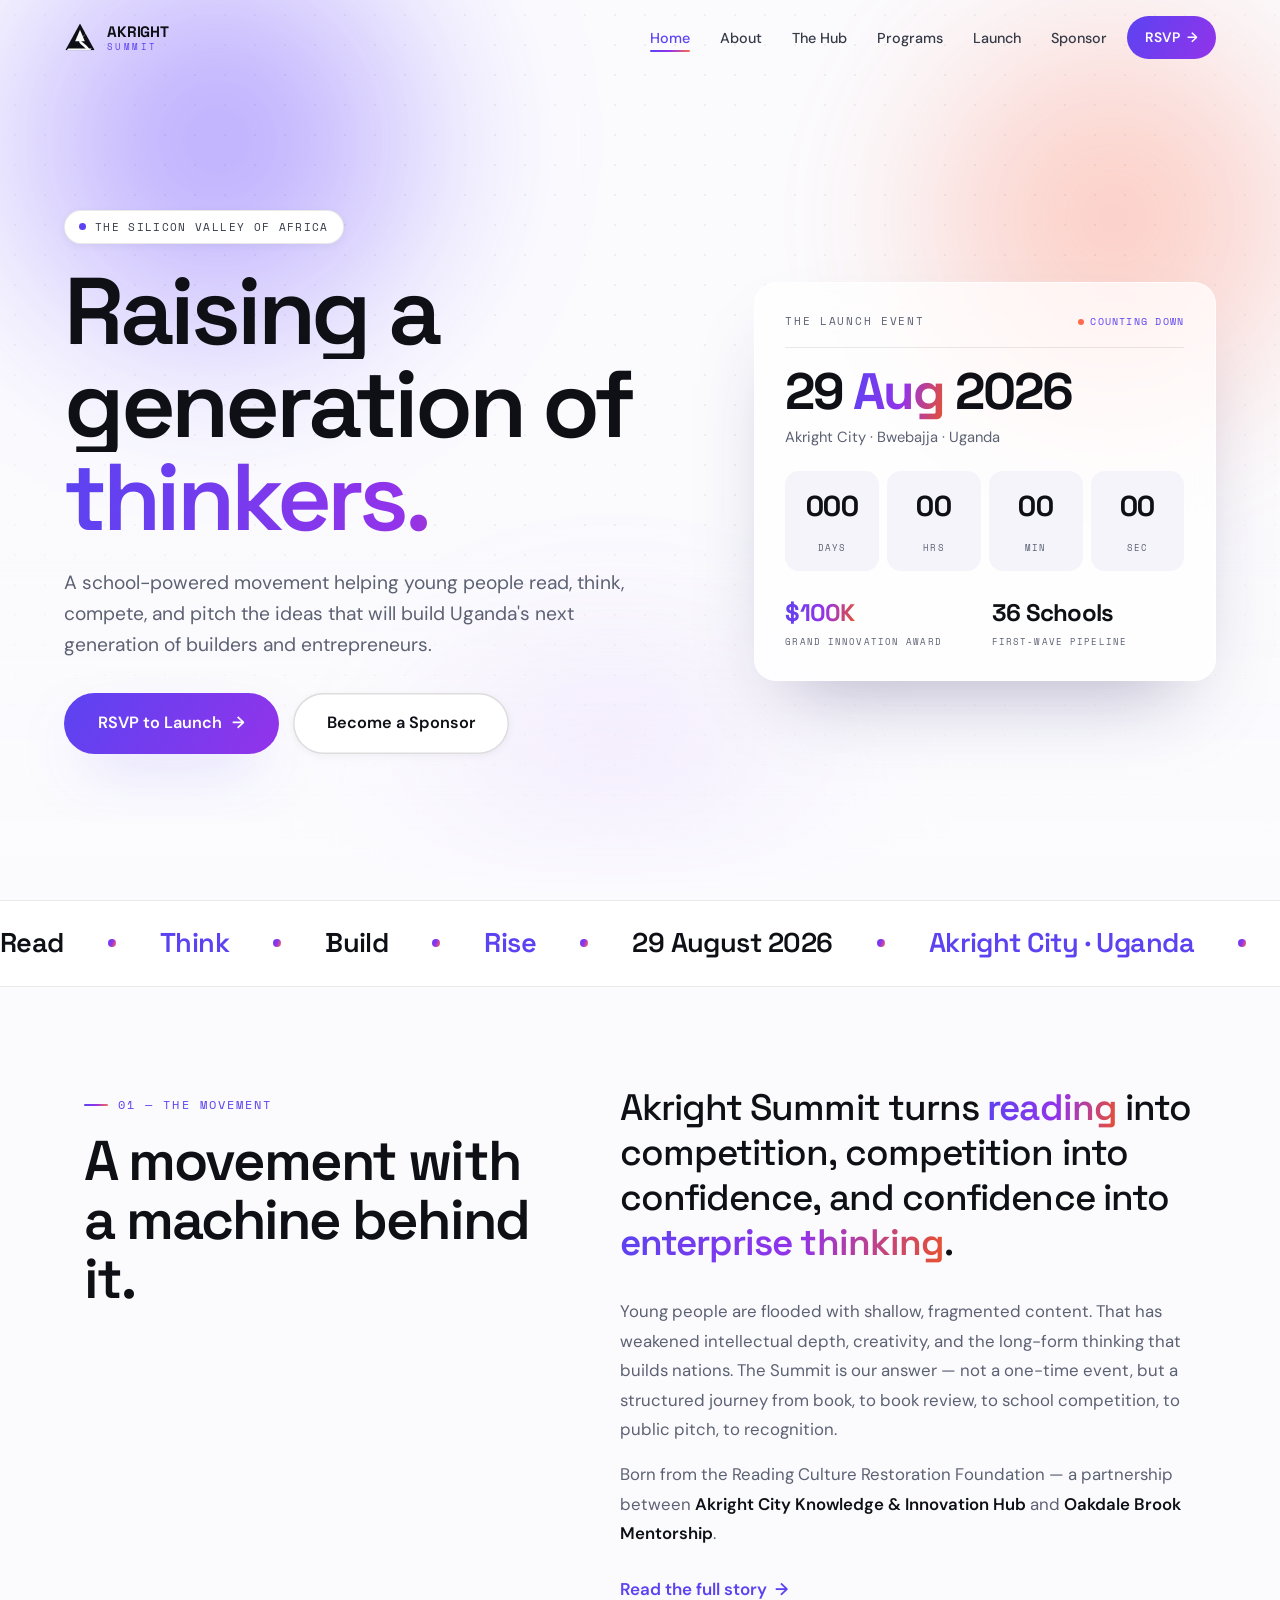
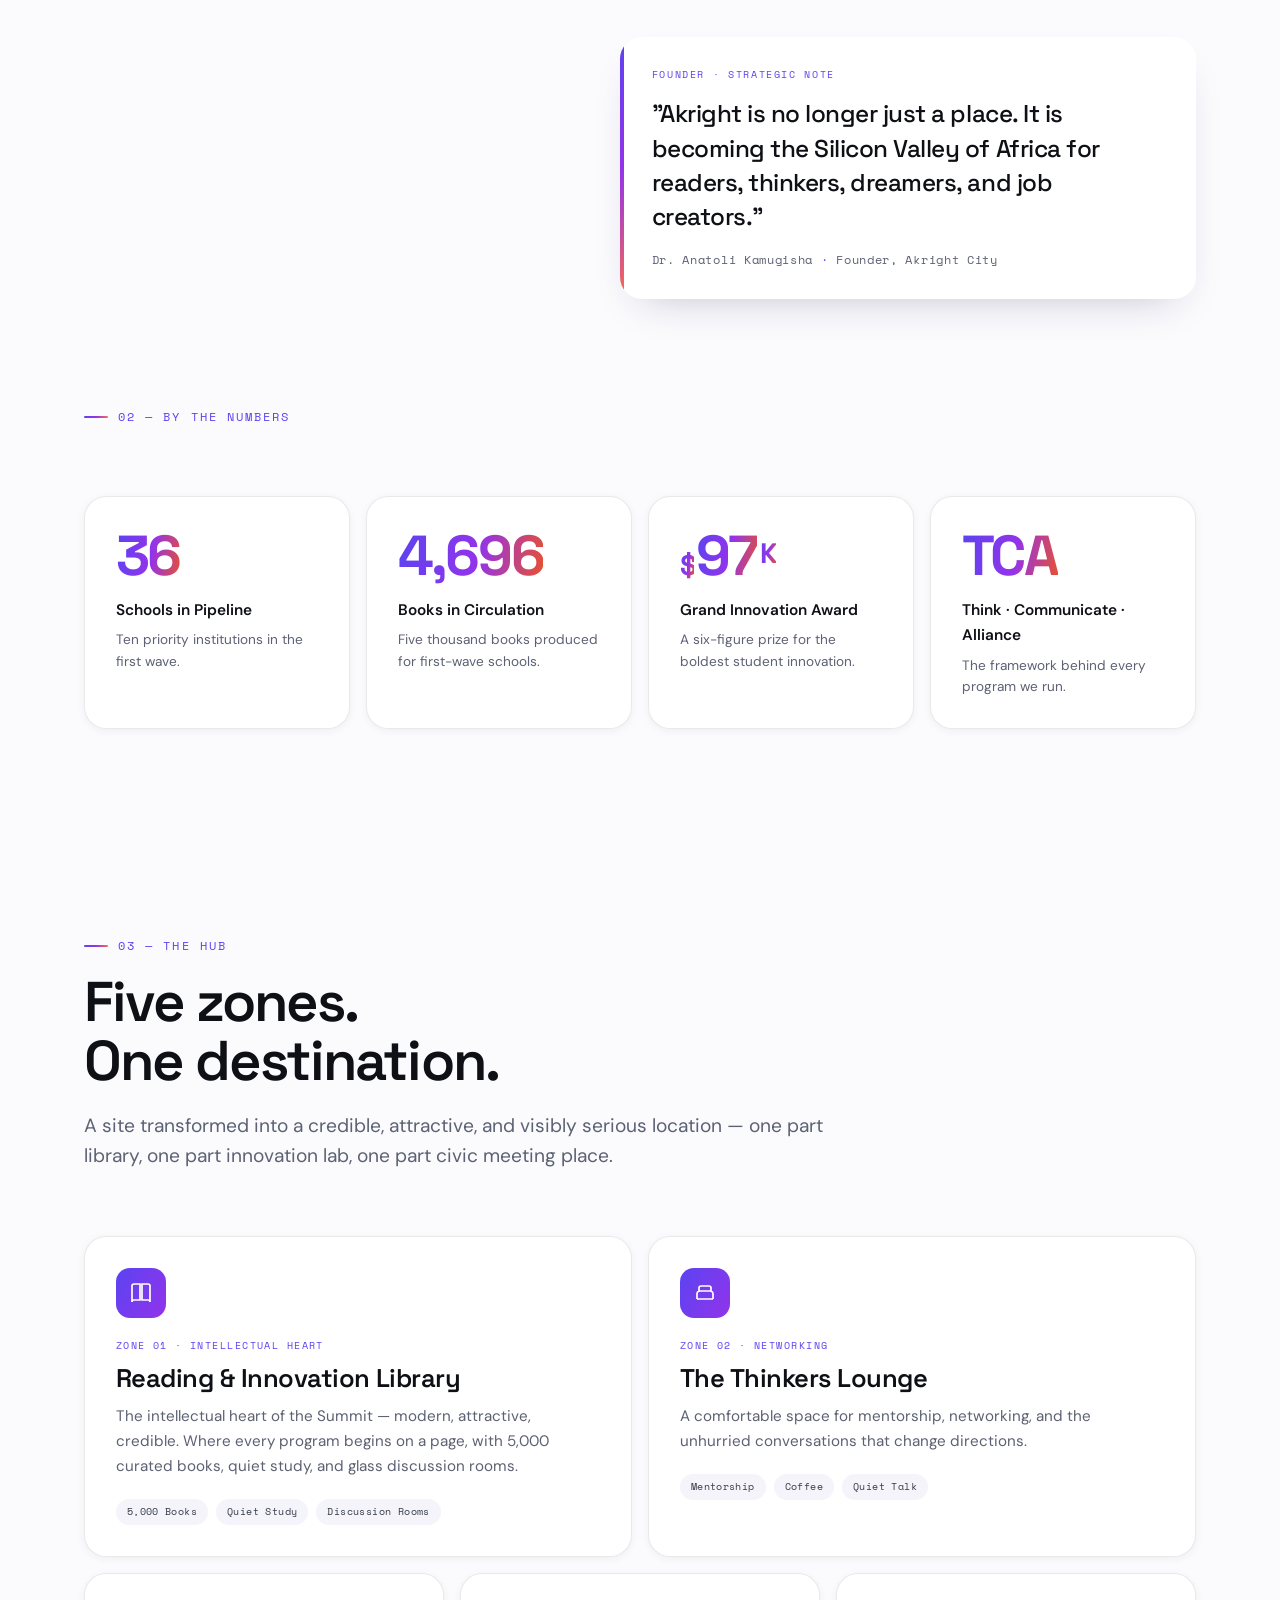
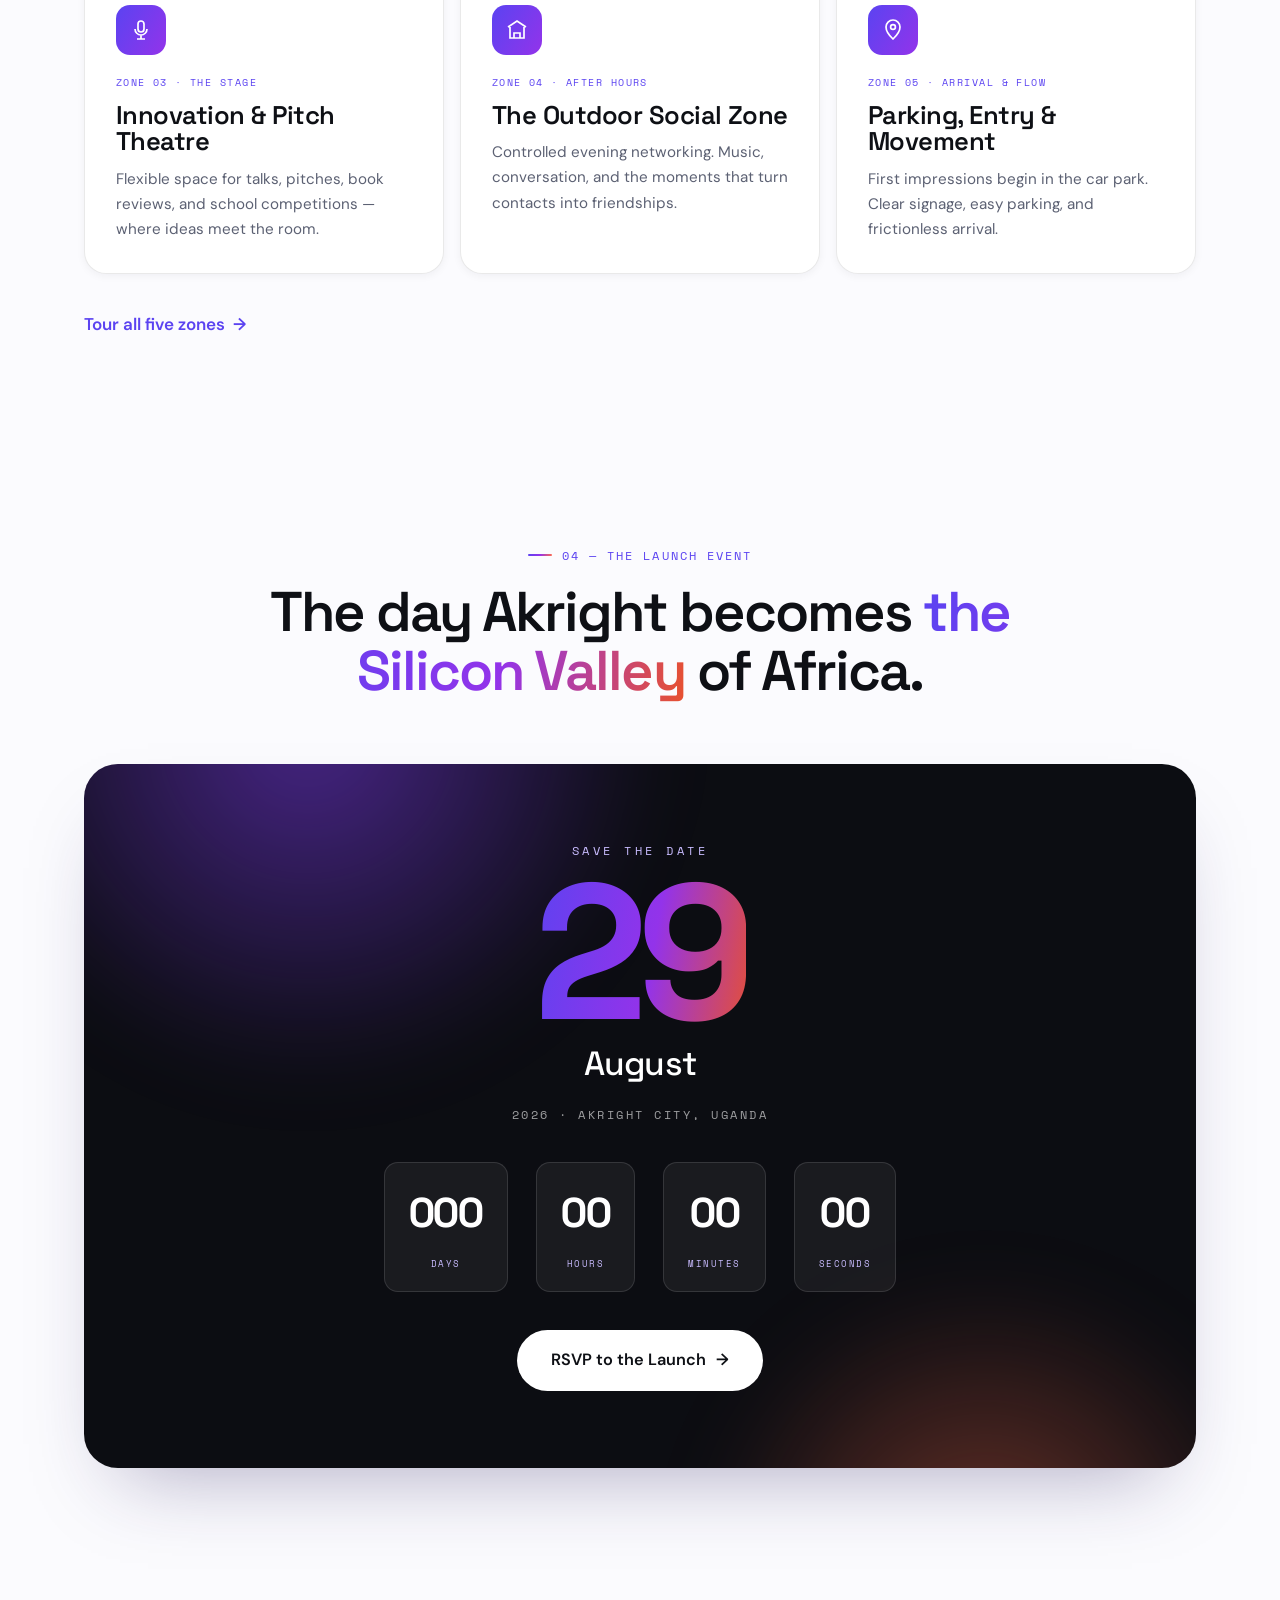
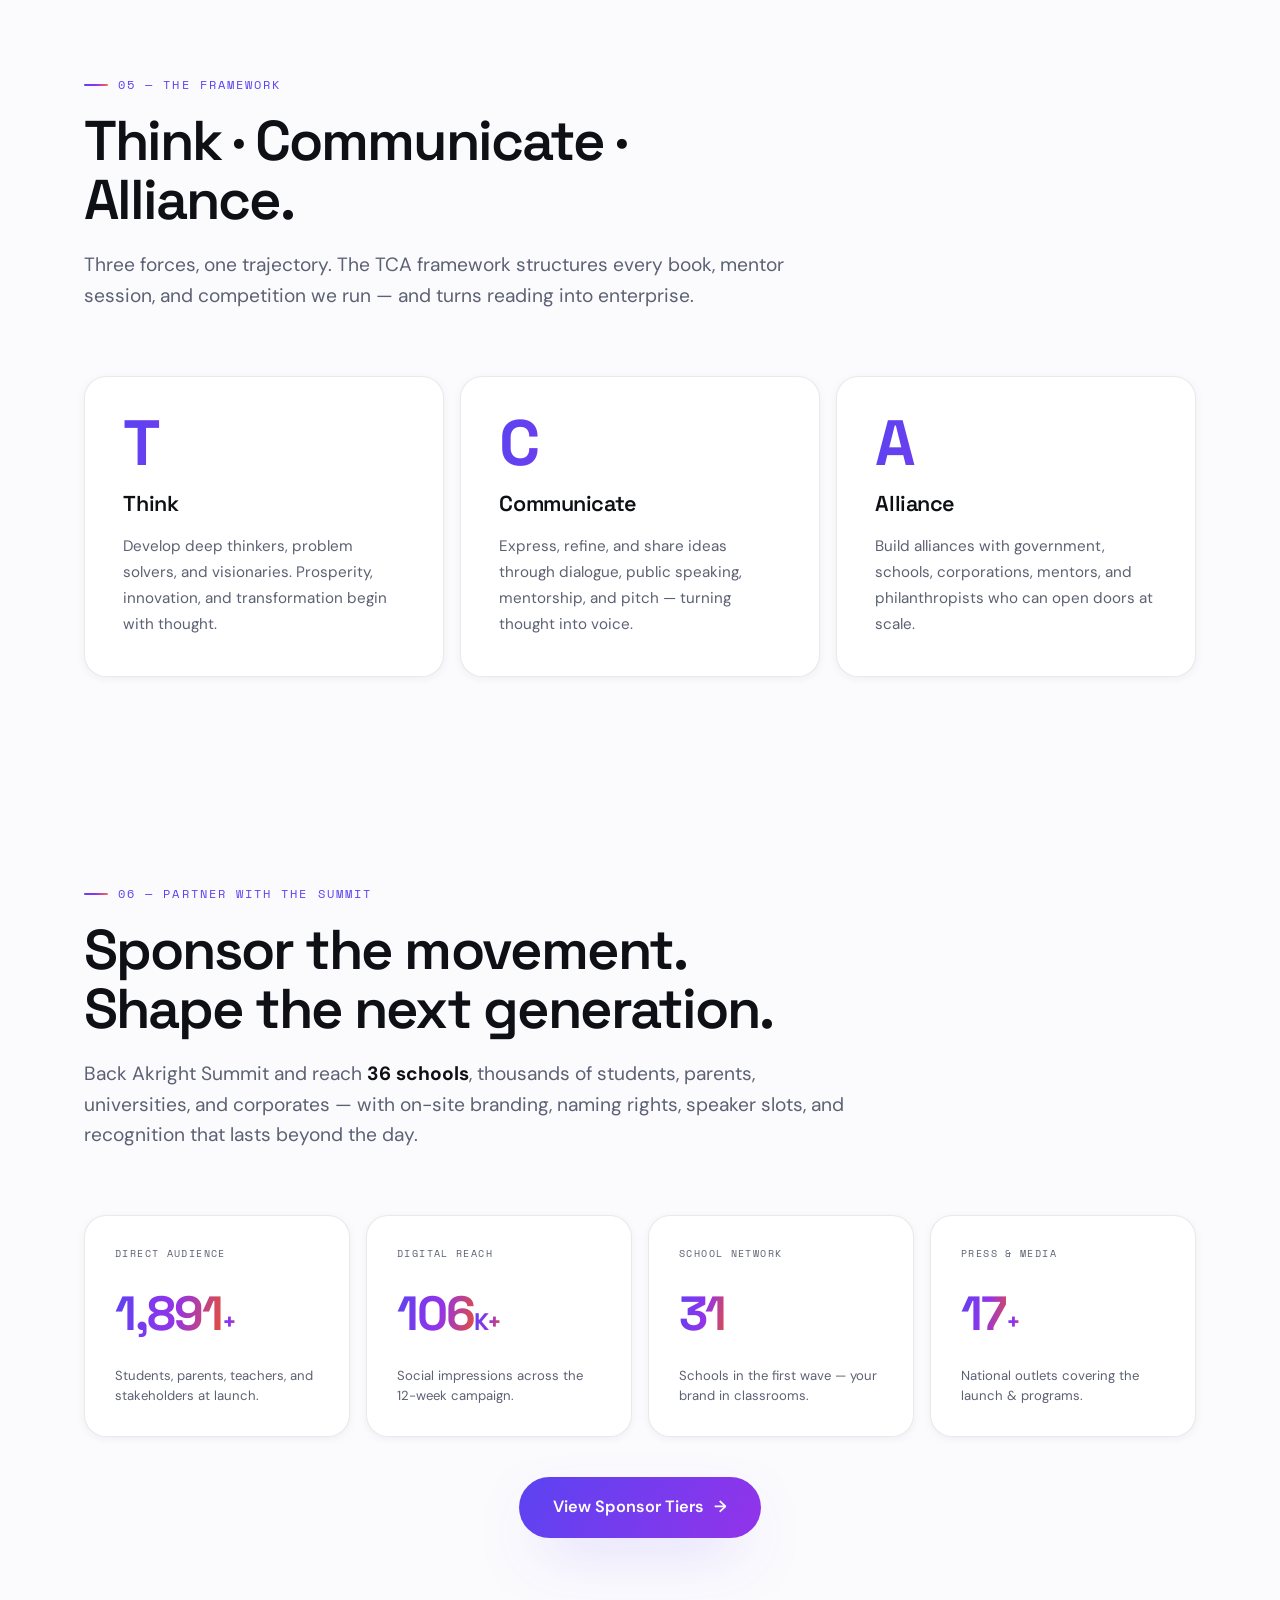
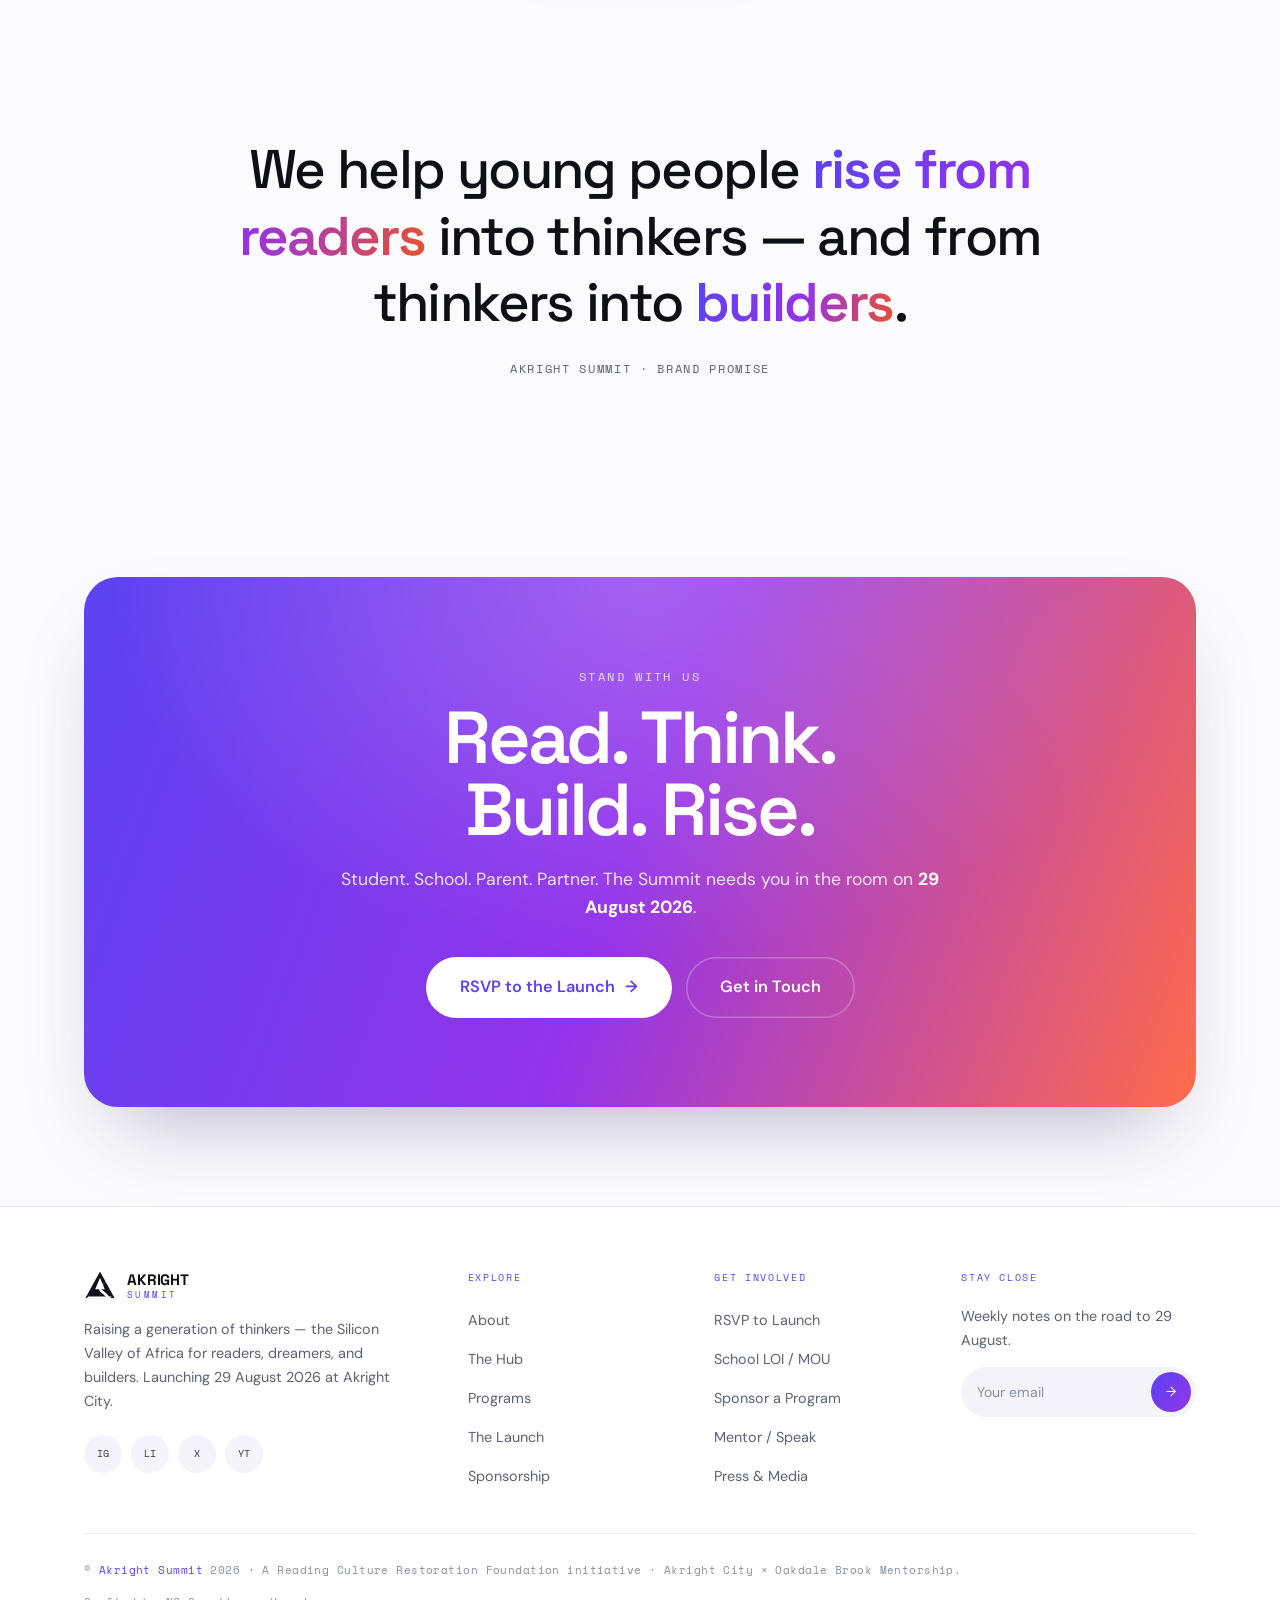
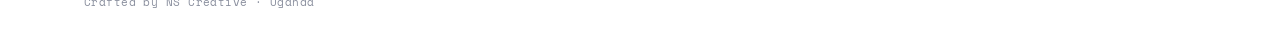
==== commit 098f8e0a: "redesign(home): new "Luminous" premium-light home page Reimagined the home page in a completely new " ====
--- a/index.html
+++ b/index.html
@@ -1,9 +1,9 @@
 <!DOCTYPE html>
-<html lang="en" class="">
+<html lang="en">
 <head>
 <meta charset="UTF-8">
 <meta name="viewport" content="width=device-width, initial-scale=1.0, viewport-fit=cover">
-<meta name="theme-color" content="#F4EDE0">
+<meta name="theme-color" content="#FBFBFE">
 <title>Akright Summit — Raising a Generation of Thinkers · Launching 29 August 2026</title>
 <meta name="description" content="The Silicon Valley of Africa. A school-powered movement helping young people read, think, compete, and pitch ideas. Launching 29 August 2026 at Akright City, Uganda.">
 <meta property="og:title" content="Akright Summit — Raising a Generation of Thinkers">
@@ -11,17 +11,18 @@
 <script>document.documentElement.classList.add('js')</script>
 <link rel="preconnect" href="https://fonts.googleapis.com">
 <link rel="preconnect" href="https://fonts.gstatic.com" crossorigin>
-<link href="https://fonts.googleapis.com/css2?family=Fraunces:ital,opsz,wght@0,9..144,400..900;1,9..144,400..700&family=Hanken+Grotesk:wght@300;400;500;600;700;800&family=Space+Mono:ital,wght@0,400;0,700;1,400&display=swap" rel="stylesheet">
-<link rel="stylesheet" href="assets/css/style.css">
+<link href="https://fonts.googleapis.com/css2?family=DM+Sans:wght@400;500;600;700&family=Space+Grotesk:wght@400;500;600;700&family=Space+Mono:wght@400;700&display=swap" rel="stylesheet">
+<link rel="stylesheet" href="assets/css/home.css">
 <link rel="icon" type="image/svg+xml" href="assets/logo/logo.svg">
 </head>
 <body class="loading">
 
 <div class="scroll-progress" id="scrollProgress" aria-hidden="true"></div>
 
+<!-- LOADER -->
 <div id="loader" role="status" aria-label="Loading">
-  <div class="loader-mark">
-    <svg viewBox="0 0 240 220" xmlns="http://www.w3.org/2000/svg" fill="currentColor">
+  <div class="ld-mark">
+    <svg viewBox="0 0 240 220" xmlns="http://www.w3.org/2000/svg" fill="currentColor" aria-hidden="true">
       <defs><clipPath id="ld-clip"><path d="M120 8 L230 210 L10 210 Z"/></clipPath></defs>
       <g clip-path="url(#ld-clip)">
         <rect width="240" height="220"/>
@@ -31,12 +32,13 @@
       </g>
     </svg>
   </div>
-  <div class="loader-brand">AKRIGHT SUMMIT</div>
-  <div class="loader-sub">29 August 2026</div>
-  <div class="loader-track"><div class="loader-bar"></div></div>
-  <div class="loader-pct">000</div>
+  <div class="ld-brand">AKRIGHT SUMMIT</div>
+  <div class="ld-sub">29 August 2026</div>
+  <div class="ld-track"><div class="ld-bar"></div></div>
+  <div class="ld-pct">000</div>
 </div>
 
+<!-- NAV -->
 <nav class="nav" id="nav" aria-label="Primary">
   <a href="index.html" class="nav-logo" aria-label="Akright Summit — home">
     <svg class="lg" viewBox="0 0 240 220" xmlns="http://www.w3.org/2000/svg" fill="currentColor" aria-hidden="true">
@@ -48,7 +50,7 @@
         <path d="M32 196 L208 196 L196 210 L20 210 Z" fill="#0A0A0A"/>
       </g>
     </svg>
-    <span class="lg-text"><span class="top">AKRIGHT</span><span class="bot">SUMMIT</span></span>
+    <span class="lgt"><b>AKRIGHT</b><span>SUMMIT</span></span>
   </a>
   <ul class="nav-links">
     <li><a href="index.html" class="active">Home</a></li>
@@ -58,128 +60,128 @@
     <li><a href="launch/">Launch</a></li>
     <li><a href="sponsor/">Sponsor</a></li>
   </ul>
-  <a href="launch/" class="nav-cta" data-magnetic="0.15">RSVP <span>→</span></a>
-  <button class="nav-toggle" id="navToggle" aria-label="Toggle menu" aria-controls="mobileNav" aria-expanded="false"><span></span><span></span><span></span></button>
+  <a href="launch/" class="nav-cta" data-magnetic="0.2">RSVP <span>→</span></a>
+  <button class="nav-tog" id="navToggle" aria-label="Toggle menu" aria-controls="mnav" aria-expanded="false"><span></span><span></span><span></span></button>
 </nav>
 
-<div class="mobile-nav" id="mobileNav" aria-hidden="true">
-  <ul>
-    <li><a href="index.html">Home</a></li>
-    <li><a href="about/">About</a></li>
-    <li><a href="hub/">The Hub</a></li>
-    <li><a href="programs/">Programs</a></li>
-    <li><a href="launch/">Launch</a></li>
-    <li><a href="sponsor/">Sponsor</a></li>
-    <li><a href="contact/">Contact</a></li>
-  </ul>
-  <div class="mn-foot">29 August 2026 · Akright City, Uganda · <a href="mailto:hello@akrightsummit.org">hello@akrightsummit.org</a></div>
+<div class="mnav" id="mnav" aria-hidden="true">
+  <a href="index.html">Home</a>
+  <a href="about/">About</a>
+  <a href="hub/">The Hub</a>
+  <a href="programs/">Programs</a>
+  <a href="launch/">Launch</a>
+  <a href="sponsor/">Sponsor</a>
+  <a href="contact/">Contact</a>
+  <div class="mf">29 August 2026 · Akright City, Uganda<br><a href="mailto:hello@akrightsummit.org">hello@akrightsummit.org</a></div>
 </div>
 
 <!-- HERO -->
 <header class="hero">
-  <div class="hero-meta hero-anim a1">
-    <div class="l"><span class="dot"></span> Akright City Knowledge &amp; Innovation Hub</div>
-    <div class="r">Launching 29 Aug 2026 <span class="dot"></span> Uganda</div>
-  </div>
-
-  <div class="hero-body">
-    <div class="hero-eyebrow hero-anim a2">The Silicon Valley of Africa</div>
-    <h1 class="hero-title">
-      <span class="line-wrap l1"><span>Raising a</span></span>
-      <span class="line-wrap l2"><span>generation of</span></span>
-      <span class="line-wrap l3"><span class="gold"><span>thinkers.</span></span></span>
-    </h1>
-    <p class="hero-sub hero-anim a5">A school-powered movement helping young people read, think, compete, and pitch the ideas that will build Uganda's next generation of builders and entrepreneurs.</p>
-    <div class="hero-actions hero-anim a6">
-      <a href="launch/" class="btn btn-primary" data-magnetic="0.15">RSVP to Launch <span class="arrow">→</span></a>
-      <a href="sponsor/" class="btn btn-secondary" data-magnetic="0.12">Become a Sponsor</a>
-    </div>
-  </div>
-
-  <div class="hero-foot hero-anim a6">
-    <div class="hero-stat">
-      <div class="k">Launch Date</div>
-      <div class="v"><span class="gold">29 Aug</span> · 2026</div>
-    </div>
-    <div class="hero-stat">
-      <div class="k">Grand Innovation Award</div>
-      <div class="v">USD <span class="gold">100,000</span></div>
-    </div>
-    <div class="hero-stat">
-      <div class="k">First-Wave Schools</div>
-      <div class="v">36 <span class="gold">·</span> 10 Priority</div>
-    </div>
-    <div class="hero-stat">
-      <div class="k">Venue</div>
-      <div class="v">Akright <span class="gold">City</span> · Uganda</div>
-    </div>
+  <div class="hero-bg" aria-hidden="true">
+    <div class="blob b1"></div><div class="blob b2"></div><div class="blob b3"></div>
+    <div class="hero-grid"></div>
+  </div>
+  <div class="hero-inner">
+    <div class="hero-copy">
+      <span class="chip hero-anim d1"><span class="dot"></span> The Silicon Valley of Africa</span>
+      <h1 class="hero-h1">
+        <span class="ln"><span>Raising a</span></span>
+        <span class="ln"><span>generation of</span></span>
+        <span class="ln"><span class="gtext">thinkers.</span></span>
+      </h1>
+      <p class="hero-sub hero-anim d2">A school-powered movement helping young people read, think, compete, and pitch the ideas that will build Uganda's next generation of builders and entrepreneurs.</p>
+      <div class="hero-cta hero-anim d3">
+        <a href="launch/" class="btn btn-grad btn-lg" data-magnetic="0.2">RSVP to Launch <span class="arw">→</span></a>
+        <a href="sponsor/" class="btn btn-ghost btn-lg" data-magnetic="0.15">Become a Sponsor</a>
+      </div>
+    </div>
+
+    <aside class="hero-card hero-anim d2" aria-label="Launch details">
+      <div class="hc-top">
+        <span class="l">The Launch Event</span>
+        <span class="hc-live"><span class="dot"></span> Counting down</span>
+      </div>
+      <div class="hc-date">29 <span class="gtext">Aug</span> 2026</div>
+      <div class="hc-where">Akright City · Bwebajja · Uganda</div>
+      <div class="hc-cd">
+        <div class="hc-u"><b data-cd="days">000</b><span>Days</span></div>
+        <div class="hc-u"><b data-cd="hrs">00</b><span>Hrs</span></div>
+        <div class="hc-u"><b data-cd="min">00</b><span>Min</span></div>
+        <div class="hc-u"><b data-cd="sec">00</b><span>Sec</span></div>
+      </div>
+      <div class="hc-foot">
+        <div class="hc-stat"><div class="n"><span class="gtext">$100K</span></div><div class="k">Grand Innovation Award</div></div>
+        <div class="hc-stat"><div class="n">36 Schools</div><div class="k">First-Wave Pipeline</div></div>
+      </div>
+    </aside>
   </div>
 </header>
 
 <!-- MARQUEE -->
 <div class="marquee" aria-hidden="true">
-  <div class="marquee-track">
-    <span class="marquee-item">Read <span class="sep"></span></span>
-    <span class="marquee-item">Think <span class="sep"></span></span>
-    <span class="marquee-item">Build <span class="sep"></span></span>
-    <span class="marquee-item">Rise <span class="sep"></span></span>
-    <span class="marquee-item">29 August 2026 <span class="sep"></span></span>
-    <span class="marquee-item">Akright City · Uganda <span class="sep"></span></span>
-    <span class="marquee-item">From Pages to Possibility <span class="sep"></span></span>
-    <span class="marquee-item">Read <span class="sep"></span></span>
-    <span class="marquee-item">Think <span class="sep"></span></span>
-    <span class="marquee-item">Build <span class="sep"></span></span>
-    <span class="marquee-item">Rise <span class="sep"></span></span>
-    <span class="marquee-item">29 August 2026 <span class="sep"></span></span>
-    <span class="marquee-item">Akright City · Uganda <span class="sep"></span></span>
+  <div class="mq-track">
+    <span class="mq-item">Read<span class="s"></span></span>
+    <span class="mq-item">Think<span class="s"></span></span>
+    <span class="mq-item">Build<span class="s"></span></span>
+    <span class="mq-item">Rise<span class="s"></span></span>
+    <span class="mq-item">29 August 2026<span class="s"></span></span>
+    <span class="mq-item">Akright City · Uganda<span class="s"></span></span>
+    <span class="mq-item">From Pages to Possibility<span class="s"></span></span>
+    <span class="mq-item">Read<span class="s"></span></span>
+    <span class="mq-item">Think<span class="s"></span></span>
+    <span class="mq-item">Build<span class="s"></span></span>
+    <span class="mq-item">Rise<span class="s"></span></span>
+    <span class="mq-item">29 August 2026<span class="s"></span></span>
+    <span class="mq-item">Akright City · Uganda<span class="s"></span></span>
+    <span class="mq-item">From Pages to Possibility<span class="s"></span></span>
   </div>
 </div>
 
 <!-- MOVEMENT -->
 <section class="section" id="movement">
-  <div class="container split">
+  <div class="wrap split">
     <div class="split-sticky">
-      <div class="eyebrow reveal"><span class="num">01</span><span class="line"></span><span>The Movement</span></div>
-      <h2 class="h-section reveal d1">A movement with a machine behind it.</h2>
+      <span class="kicker reveal">01 — The Movement</span>
+      <h2 class="h2 reveal d1" style="margin-top:18px">A movement with a machine behind it.</h2>
     </div>
     <div>
-      <p class="statement reveal">Akright Summit turns <span class="gold">reading</span> into competition, <span class="light">competition into confidence,</span> and confidence into <span class="gold">enterprise thinking</span>.</p>
-      <div style="margin-top:40px" class="reveal d1">
+      <p class="statement reveal">Akright Summit turns <span class="gtext">reading</span> into competition, competition into confidence, and confidence into <span class="gtext">enterprise thinking</span>.</p>
+      <div style="margin-top:32px" class="reveal d1">
         <p class="body-text">Young people are flooded with shallow, fragmented content. That has weakened intellectual depth, creativity, and the long-form thinking that builds nations. The Summit is our answer — not a one-time event, but a structured journey from book, to book review, to school competition, to public pitch, to recognition.</p>
-        <p class="body-text">Born from the Reading Culture Restoration Foundation — a partnership between <strong style="color:var(--paper); font-weight:500;">Akright City Knowledge &amp; Innovation Hub</strong> and <strong style="color:var(--paper); font-weight:500;">Oakdale Brook Mentorship</strong>.</p>
-        <div style="margin-top:32px"><a href="about/" class="text-link">Read the full story <span class="arrow">→</span></a></div>
-      </div>
-      <div class="quote-card reveal d2">
-        <div class="label">Founder · Strategic Note</div>
+        <p class="body-text">Born from the Reading Culture Restoration Foundation — a partnership between <strong>Akright City Knowledge &amp; Innovation Hub</strong> and <strong>Oakdale Brook Mentorship</strong>.</p>
+        <div style="margin-top:26px"><a href="about/" class="tlink">Read the full story <span class="arw">→</span></a></div>
+      </div>
+      <div class="quote reveal d2">
+        <div class="ql">Founder · Strategic Note</div>
         <p class="qt">"Akright is no longer just a place. It is becoming the Silicon Valley of Africa for readers, thinkers, dreamers, and job creators."</p>
-        <p class="att">Dr. Anatoli Kamugisha <span class="gold">·</span> Founder, Akright City</p>
+        <p class="qa">Dr. Anatoli Kamugisha <b>·</b> Founder, Akright City</p>
       </div>
     </div>
   </div>
 </section>
 
 <!-- STATS -->
-<section class="section tight">
-  <div class="container">
-    <div class="eyebrow reveal" style="margin-bottom:40px"><span class="num">02</span><span class="line"></span><span>By the Numbers</span></div>
-    <div class="stats reveal d1">
-      <div class="stat">
-        <div class="n"><span data-count="36" data-dur="1600">0</span></div>
+<section class="section" style="padding-top:0">
+  <div class="wrap">
+    <span class="kicker reveal" style="margin-bottom:36px; display:inline-flex">02 — By the Numbers</span>
+    <div class="stat-row" style="margin-top:34px">
+      <div class="stat-card reveal">
+        <div class="n"><span class="gtext" data-count="36" data-dur="1600">0</span></div>
         <div class="l">Schools in Pipeline</div>
         <div class="d">Ten priority institutions in the first wave.</div>
       </div>
-      <div class="stat">
-        <div class="n"><span data-count="5000" data-dur="2000">0</span></div>
+      <div class="stat-card reveal d1">
+        <div class="n"><span class="gtext" data-count="5000" data-dur="2000">0</span></div>
         <div class="l">Books in Circulation</div>
         <div class="d">Five thousand books produced for first-wave schools.</div>
       </div>
-      <div class="stat">
-        <div class="n"><span class="pre">$</span><span data-count="100" data-dur="1800">0</span><span class="suf">K</span></div>
+      <div class="stat-card reveal d2">
+        <div class="n"><span class="pre gtext">$</span><span class="gtext" data-count="100" data-dur="1800">0</span><span class="suf gtext">K</span></div>
         <div class="l">Grand Innovation Award</div>
         <div class="d">A six-figure prize for the boldest student innovation.</div>
       </div>
-      <div class="stat">
-        <div class="n"><span class="gold">TCA</span></div>
+      <div class="stat-card reveal d3">
+        <div class="n"><span class="gtext">TCA</span></div>
         <div class="l">Think · Communicate · Alliance</div>
         <div class="d">The framework behind every program we run.</div>
       </div>
@@ -187,178 +189,150 @@
   </div>
 </section>
 
-<!-- HUB PREVIEW -->
-<section class="section">
-  <div class="container">
-    <div class="section-head">
-      <div>
-        <div class="eyebrow reveal"><span class="num">03</span><span class="line"></span><span>The Hub</span></div>
-        <h2 class="h-section reveal d1">Five zones.<br><span class="light">One destination.</span></h2>
-      </div>
-      <div class="right reveal d2">
-        <p>A site transformed into a credible, attractive, and visibly serious location — one part library, one part innovation lab, one part civic meeting place.</p>
-      </div>
-    </div>
-    <div class="zones">
-      <div class="zone reveal">
-        <div class="zone-arrow">↗</div>
-        <div class="zone-num">Zone 01 · Intellectual Heart</div>
-        <h3 class="zone-name">Reading &amp; Innovation Library</h3>
-        <p class="zone-desc">The intellectual heart of the Summit — modern, attractive, credible. Where every program begins on a page.</p>
-        <div class="zone-tags"><span>5,000 Books</span><span>Quiet Study</span><span>Discussion Rooms</span></div>
-      </div>
-      <div class="zone reveal d1">
-        <div class="zone-arrow">↗</div>
-        <div class="zone-num">Zone 02 · Networking</div>
-        <h3 class="zone-name">The Thinkers Lounge</h3>
-        <p class="zone-desc">A comfortable space for mentorship, networking, and the unhurried conversations that change directions.</p>
-        <div class="zone-tags"><span>Mentorship</span><span>Coffee</span><span>Quiet Talk</span></div>
-      </div>
-      <div class="zone reveal d2">
-        <div class="zone-arrow">↗</div>
-        <div class="zone-num">Zone 03 · Stage</div>
-        <h3 class="zone-name">Innovation &amp; Pitch Theatre</h3>
-        <p class="zone-desc">Flexible space for talks, pitches, book reviews, and school competitions — where ideas meet the room.</p>
-        <div class="zone-tags"><span>Talks</span><span>Competitions</span><span>Book Reviews</span></div>
-      </div>
-      <div class="zone reveal d3">
-        <div class="zone-arrow">↗</div>
-        <div class="zone-num">Zone 04 · After Hours</div>
-        <h3 class="zone-name">The Outdoor Social Zone</h3>
-        <p class="zone-desc">Controlled evening networking. Music, conversation, and the moments that turn contacts into friendships.</p>
-        <div class="zone-tags"><span>Networking</span><span>Performances</span><span>Refresh</span></div>
-      </div>
-    </div>
-    <div class="reveal d2" style="margin-top:40px"><a href="hub/" class="text-link">Tour all five zones <span class="arrow">→</span></a></div>
-  </div>
-</section>
-
-<!-- LAUNCH DATE -->
-<section class="section darker">
-  <div class="container">
-    <div class="section-head">
-      <div>
-        <div class="eyebrow reveal"><span class="num">04</span><span class="line"></span><span>The Launch Event</span></div>
-        <h2 class="h-section reveal d1">The day Akright becomes<br><span class="gold">the Silicon Valley</span> of Africa.</h2>
-      </div>
-      <div class="right reveal d2">
-        <p>One day. Two programs — daytime for thinkers, evening for celebration. A chief guest, 5,000 books revealed, and the start of a movement.</p>
-      </div>
-    </div>
-    <div class="big-date reveal d1">
-      <div class="bd-label">Save the Date</div>
-      <div class="bd-day">29</div>
-      <div class="bd-month">August</div>
-      <div class="bd-year">2026 · Akright City, Uganda</div>
-      <div class="countdown" aria-label="Countdown to launch">
-        <div class="cd-unit"><div class="cd-n" id="cdDays">000</div><div class="cd-l">Days</div></div>
-        <div class="cd-unit"><div class="cd-n" id="cdHrs">00</div><div class="cd-l">Hours</div></div>
-        <div class="cd-unit"><div class="cd-n" id="cdMin">00</div><div class="cd-l">Minutes</div></div>
-        <div class="cd-unit"><div class="cd-n" id="cdSec">00</div><div class="cd-l">Seconds</div></div>
-      </div>
-      <div class="bd-meta" style="margin-top:36px">
-        <a href="launch/" class="btn btn-gold btn-lg" data-magnetic="0.15">RSVP to the Launch <span class="arrow">→</span></a>
-      </div>
+<!-- HUB BENTO -->
+<section class="section">
+  <div class="wrap">
+    <div class="shead reveal">
+      <span class="kicker">03 — The Hub</span>
+      <h2 class="h2">Five zones.<br>One destination.</h2>
+      <p class="lead">A site transformed into a credible, attractive, and visibly serious location — one part library, one part innovation lab, one part civic meeting place.</p>
+    </div>
+    <div class="bento">
+      <div class="tile lg reveal">
+        <div class="t-ico"><svg width="24" height="24" viewBox="0 0 24 24" fill="none" stroke="currentColor" stroke-width="1.7"><path d="M3 5a2 2 0 012-2h6v16H5a2 2 0 00-2 2zM21 5a2 2 0 00-2-2h-6v16h6a2 2 0 012 2z"/></svg></div>
+        <div class="t-num">Zone 01 · Intellectual Heart</div>
+        <h3 class="t-name">Reading &amp; Innovation Library</h3>
+        <p class="t-desc">The intellectual heart of the Summit — modern, attractive, credible. Where every program begins on a page, with 5,000 curated books, quiet study, and glass discussion rooms.</p>
+        <div class="t-tags"><span>5,000 Books</span><span>Quiet Study</span><span>Discussion Rooms</span></div>
+      </div>
+      <div class="tile md reveal d1">
+        <div class="t-ico"><svg width="24" height="24" viewBox="0 0 24 24" fill="none" stroke="currentColor" stroke-width="1.7"><path d="M4 18v-5a3 3 0 013-3h10a3 3 0 013 3v5M4 18h16M6 10V7a2 2 0 012-2h8a2 2 0 012 2v3"/></svg></div>
+        <div class="t-num">Zone 02 · Networking</div>
+        <h3 class="t-name">The Thinkers Lounge</h3>
+        <p class="t-desc">A comfortable space for mentorship, networking, and the unhurried conversations that change directions.</p>
+        <div class="t-tags"><span>Mentorship</span><span>Coffee</span><span>Quiet Talk</span></div>
+      </div>
+      <div class="tile sm reveal d2">
+        <div class="t-ico"><svg width="24" height="24" viewBox="0 0 24 24" fill="none" stroke="currentColor" stroke-width="1.7"><path d="M12 14a3 3 0 003-3V6a3 3 0 00-6 0v5a3 3 0 003 3zM6 11a6 6 0 0012 0M12 17v4M8 21h8"/></svg></div>
+        <div class="t-num">Zone 03 · The Stage</div>
+        <h3 class="t-name">Innovation &amp; Pitch Theatre</h3>
+        <p class="t-desc">Flexible space for talks, pitches, book reviews, and school competitions — where ideas meet the room.</p>
+      </div>
+      <div class="tile sm reveal">
+        <div class="t-ico"><svg width="24" height="24" viewBox="0 0 24 24" fill="none" stroke="currentColor" stroke-width="1.7"><path d="M3 9l9-6 9 6M5 9v11h14V9M9 20v-5h6v5"/></svg></div>
+        <div class="t-num">Zone 04 · After Hours</div>
+        <h3 class="t-name">The Outdoor Social Zone</h3>
+        <p class="t-desc">Controlled evening networking. Music, conversation, and the moments that turn contacts into friendships.</p>
+      </div>
+      <div class="tile sm reveal d1">
+        <div class="t-ico"><svg width="24" height="24" viewBox="0 0 24 24" fill="none" stroke="currentColor" stroke-width="1.7"><path d="M12 21s7-6.5 7-12a7 7 0 10-14 0c0 5.5 7 12 7 12z"/><circle cx="12" cy="9" r="2.4"/></svg></div>
+        <div class="t-num">Zone 05 · Arrival &amp; Flow</div>
+        <h3 class="t-name">Parking, Entry &amp; Movement</h3>
+        <p class="t-desc">First impressions begin in the car park. Clear signage, easy parking, and frictionless arrival.</p>
+      </div>
+    </div>
+    <div class="reveal d2" style="margin-top:36px"><a href="hub/" class="tlink">Tour all five zones <span class="arw">→</span></a></div>
+  </div>
+</section>
+
+<!-- SAVE THE DATE -->
+<section class="section">
+  <div class="wrap">
+    <div class="shead center reveal">
+      <span class="kicker center">04 — The Launch Event</span>
+      <h2 class="h2">The day Akright becomes <span class="gtext">the Silicon Valley</span> of Africa.</h2>
+    </div>
+    <div class="save reveal d1 on-dark">
+      <div class="glow" aria-hidden="true"><div class="g1"></div><div class="g2"></div></div>
+      <div class="sk">Save the Date</div>
+      <div class="sd"><span class="gtext">29</span></div>
+      <div class="sm">August</div>
+      <div class="sy">2026 · Akright City, Uganda</div>
+      <div class="cd" aria-label="Countdown to launch">
+        <div class="cd-u"><b data-cd="days">000</b><span>Days</span></div>
+        <div class="cd-u"><b data-cd="hrs">00</b><span>Hours</span></div>
+        <div class="cd-u"><b data-cd="min">00</b><span>Minutes</span></div>
+        <div class="cd-u"><b data-cd="sec">00</b><span>Seconds</span></div>
+      </div>
+      <a href="launch/" class="btn btn-light btn-lg" data-magnetic="0.2">RSVP to the Launch <span class="arw">→</span></a>
     </div>
   </div>
 </section>
 
 <!-- TCA -->
 <section class="section">
-  <div class="container">
-    <div class="section-head">
-      <div>
-        <div class="eyebrow reveal"><span class="num">05</span><span class="line"></span><span>The Framework</span></div>
-        <h2 class="h-section reveal d1">Think · Communicate<br><span class="light">· Alliance.</span></h2>
-      </div>
-      <div class="right reveal d2">
-        <p>Three forces, one trajectory. The TCA framework structures every book, mentor session, and competition we run — and turns reading into enterprise.</p>
-      </div>
-    </div>
-    <div class="tca-grid reveal d1">
-      <div class="tca-item">
-        <div class="tca-letter">T</div>
-        <h3 class="tca-name">Think</h3>
-        <p class="tca-desc">Develop deep thinkers, problem solvers, and visionaries. Prosperity, innovation, and transformation begin with thought.</p>
-      </div>
-      <div class="tca-item">
-        <div class="tca-letter">C</div>
-        <h3 class="tca-name">Communicate</h3>
-        <p class="tca-desc">Express, refine, and share ideas through dialogue, public speaking, mentorship, and pitch — turning thought into voice.</p>
-      </div>
-      <div class="tca-item">
-        <div class="tca-letter">A</div>
-        <h3 class="tca-name">Alliance</h3>
-        <p class="tca-desc">Build alliances with government, schools, corporations, mentors, and philanthropists who can open doors at scale.</p>
-      </div>
-    </div>
-  </div>
-</section>
-
-<!-- SPONSOR CTA -->
-<section class="section light">
-  <div class="container">
-    <div class="section-head">
-      <div>
-        <div class="eyebrow reveal"><span class="num">06</span><span class="line"></span><span>Partner with the Summit</span></div>
-        <h2 class="h-section reveal d1">Sponsor the movement.<br><span class="light">Shape the next generation.</span></h2>
-      </div>
-      <div class="right reveal d2">
-        <p>Back Akright Summit and reach <strong style="color:var(--ink); font-weight:600;">36 schools</strong>, thousands of students, parents, universities, and corporates — with on-site branding, naming rights, speaker slots, and recognition that lasts beyond the day.</p>
-      </div>
-    </div>
-    <div class="reach reveal d1">
-      <div class="reach-item">
-        <div class="label">Direct Audience</div>
-        <div class="reach-n"><span data-count="2500" data-dur="1800">0</span><span class="suf">+</span></div>
-        <div class="reach-desc">Students, parents, teachers, and stakeholders at launch.</div>
-      </div>
-      <div class="reach-item">
-        <div class="label">Digital Reach</div>
-        <div class="reach-n"><span data-count="150" data-dur="2000">0</span><span class="suf">K+</span></div>
-        <div class="reach-desc">Social impressions across the 12-week campaign.</div>
-      </div>
-      <div class="reach-item">
-        <div class="label">School Network</div>
-        <div class="reach-n"><span data-count="36" data-dur="1400">0</span></div>
-        <div class="reach-desc">Schools in the first wave — your brand in classrooms.</div>
-      </div>
-      <div class="reach-item">
-        <div class="label">Press &amp; Media</div>
-        <div class="reach-n"><span data-count="20" data-dur="1500">0</span><span class="suf">+</span></div>
-        <div class="reach-desc">National outlets covering the launch &amp; programs.</div>
-      </div>
-    </div>
-    <div class="reveal d2" style="margin-top:48px; text-align:center;">
-      <a href="sponsor/" class="btn btn-primary btn-lg" data-magnetic="0.15">View Sponsor Tiers <span class="arrow">→</span></a>
+  <div class="wrap">
+    <div class="shead reveal">
+      <span class="kicker">05 — The Framework</span>
+      <h2 class="h2">Think · Communicate · Alliance.</h2>
+      <p class="lead">Three forces, one trajectory. The TCA framework structures every book, mentor session, and competition we run — and turns reading into enterprise.</p>
+    </div>
+    <div class="tca">
+      <div class="tca-card reveal">
+        <div class="tca-l gtext">T</div>
+        <div class="tca-n">Think</div>
+        <p class="tca-d">Develop deep thinkers, problem solvers, and visionaries. Prosperity, innovation, and transformation begin with thought.</p>
+      </div>
+      <div class="tca-card reveal d1">
+        <div class="tca-l gtext">C</div>
+        <div class="tca-n">Communicate</div>
+        <p class="tca-d">Express, refine, and share ideas through dialogue, public speaking, mentorship, and pitch — turning thought into voice.</p>
+      </div>
+      <div class="tca-card reveal d2">
+        <div class="tca-l gtext">A</div>
+        <div class="tca-n">Alliance</div>
+        <p class="tca-d">Build alliances with government, schools, corporations, mentors, and philanthropists who can open doors at scale.</p>
+      </div>
+    </div>
+  </div>
+</section>
+
+<!-- SPONSOR -->
+<section class="section">
+  <div class="wrap">
+    <div class="shead reveal">
+      <span class="kicker">06 — Partner with the Summit</span>
+      <h2 class="h2">Sponsor the movement. Shape the next generation.</h2>
+      <p class="lead">Back Akright Summit and reach <strong style="color:var(--ink)">36 schools</strong>, thousands of students, parents, universities, and corporates — with on-site branding, naming rights, speaker slots, and recognition that lasts beyond the day.</p>
+    </div>
+    <div class="reach">
+      <div class="reach-item reveal"><div class="k">Direct Audience</div><div class="n"><span class="gtext" data-count="2500" data-dur="1800">0</span><span class="suf gtext">+</span></div><div class="d">Students, parents, teachers, and stakeholders at launch.</div></div>
+      <div class="reach-item reveal d1"><div class="k">Digital Reach</div><div class="n"><span class="gtext" data-count="150" data-dur="2000">0</span><span class="suf gtext">K+</span></div><div class="d">Social impressions across the 12-week campaign.</div></div>
+      <div class="reach-item reveal d2"><div class="k">School Network</div><div class="n"><span class="gtext" data-count="36" data-dur="1400">0</span></div><div class="d">Schools in the first wave — your brand in classrooms.</div></div>
+      <div class="reach-item reveal d3"><div class="k">Press &amp; Media</div><div class="n"><span class="gtext" data-count="20" data-dur="1500">0</span><span class="suf gtext">+</span></div><div class="d">National outlets covering the launch &amp; programs.</div></div>
+    </div>
+    <div class="reveal d2" style="margin-top:40px; text-align:center">
+      <a href="sponsor/" class="btn btn-grad btn-lg" data-magnetic="0.18">View Sponsor Tiers <span class="arw">→</span></a>
     </div>
   </div>
 </section>
 
 <!-- MANIFESTO -->
 <section class="section">
-  <div class="container manifesto reveal">
-    <p class="manifesto-q">We help young people <span class="gold">rise from readers</span> into thinkers — and from thinkers into <span class="gold">builders</span>.</p>
-    <p class="manifesto-attr">Akright Summit <span class="gold">·</span> Brand Promise</p>
-  </div>
-</section>
-
-<!-- CTA -->
-<section class="section darker">
-  <div class="container cta">
-    <div class="eyebrow reveal" style="justify-content:center"><span class="line"></span><span>Stand With Us</span><span class="line"></span></div>
-    <h2 class="cta-title reveal d1" style="margin-top:20px">Read. Think.<br><span class="gold">Build.</span> Rise.</h2>
-    <p class="cta-sub reveal d2">Student. School. Parent. Partner. The Summit needs you in the room on <strong style="color:var(--paper); font-weight:500;">29 August 2026</strong>.</p>
-    <div class="cta-actions reveal d2">
-      <a href="launch/" class="btn btn-gold" data-magnetic="0.15">RSVP to the Launch <span class="arrow">→</span></a>
-      <a href="contact/" class="btn btn-secondary" data-magnetic="0.12">Get in Touch</a>
+  <div class="wrap manifesto reveal">
+    <p class="manifesto-q">We help young people <span class="gtext">rise from readers</span> into thinkers — and from thinkers into <span class="gtext">builders</span>.</p>
+    <p class="manifesto-a">Akright Summit <b>·</b> Brand Promise</p>
+  </div>
+</section>
+
+<!-- FINAL CTA -->
+<section class="section">
+  <div class="wrap">
+    <div class="final on-dark reveal">
+      <div class="fk">Stand With Us</div>
+      <h2>Read. Think.<br>Build. Rise.</h2>
+      <p>Student. School. Parent. Partner. The Summit needs you in the room on <strong>29 August 2026</strong>.</p>
+      <div class="final-cta">
+        <a href="launch/" class="btn btn-light btn-lg" data-magnetic="0.2">RSVP to the Launch <span class="arw">→</span></a>
+        <a href="contact/" class="btn btn-ghost btn-lg" data-magnetic="0.15">Get in Touch</a>
+      </div>
     </div>
   </div>
 </section>
 
 <!-- FOOTER -->
 <footer class="footer">
-  <div class="container">
+  <div class="wrap">
     <div class="footer-top">
       <div class="footer-brand">
         <div class="lg">
@@ -371,14 +345,14 @@
               <path d="M32 196 L208 196 L196 210 L20 210 Z" fill="#0A0A0A"/>
             </g>
           </svg>
-          <span class="lg-text"><span class="top">AKRIGHT</span><span class="bot">SUMMIT</span></span>
+          <span class="lgt"><b>AKRIGHT</b><span>SUMMIT</span></span>
         </div>
         <p class="footer-tag">Raising a generation of thinkers — the Silicon Valley of Africa for readers, dreamers, and builders. Launching 29 August 2026 at Akright City.</p>
-        <div class="footer-socials">
-          <a href="#" class="f-soc" aria-label="Instagram">IG</a>
-          <a href="#" class="f-soc" aria-label="LinkedIn">LI</a>
-          <a href="#" class="f-soc" aria-label="X">X</a>
-          <a href="#" class="f-soc" aria-label="YouTube">YT</a>
+        <div class="f-soc">
+          <a href="#" aria-label="Instagram">IG</a>
+          <a href="#" aria-label="LinkedIn">LI</a>
+          <a href="#" aria-label="X">X</a>
+          <a href="#" aria-label="YouTube">YT</a>
         </div>
       </div>
       <div class="footer-col">
@@ -403,21 +377,21 @@
       </div>
       <div class="footer-col">
         <h5>Stay Close</h5>
-        <p style="font-family:var(--sans); font-size:0.88rem; color:rgba(245,241,232,0.6); line-height:1.65;">Weekly notes on the road to 29 August.</p>
-        <form class="newsletter" onsubmit="return aksSubscribe(event)">
+        <p class="footer-tag" style="max-width:none">Weekly notes on the road to 29 August.</p>
+        <form class="news" onsubmit="return aksSubscribe(event)">
           <input type="email" placeholder="Your email" aria-label="Email address" required>
           <button type="submit" aria-label="Subscribe">→</button>
         </form>
       </div>
     </div>
     <div class="footer-bottom">
-      <div class="footer-copy">© <span>Akright Summit</span> 2026 · A Reading Culture Restoration Foundation initiative · Akright City × Oakdale Brook Mentorship.</div>
+      <div class="footer-copy">© <b>Akright Summit</b> 2026 · A Reading Culture Restoration Foundation initiative · Akright City × Oakdale Brook Mentorship.</div>
       <div class="footer-copy">Crafted by NS Creative · Uganda</div>
     </div>
   </div>
 </footer>
 
 <button class="to-top" id="toTop" aria-label="Back to top">↑</button>
-<script src="assets/js/script.js"></script>
+<script src="assets/js/home.js"></script>
 </body>
 </html>
--- a/assets/css/home.css
+++ b/assets/css/home.css
@@ -0,0 +1,422 @@
+/* ====================================================================
+   AKRIGHT SUMMIT — HOME · "LUMINOUS"
+   Bright, airy, premium product aesthetic.
+   Cool-white canvas · violet→purple→coral gradient · soft depth.
+   Space Grotesk (display) · DM Sans (text) · Space Mono (labels)
+   ==================================================================== */
+
+:root{
+  /* Surfaces */
+  --white:   #FFFFFF;
+  --bg:      #FBFBFE;   /* luminous cool white */
+  --panel:   #F4F4FA;   /* soft lavender-grey */
+  --panel-2: #EEEEF7;
+  --ink-bg:  #0C0D12;   /* dark band */
+
+  /* Ink */
+  --ink:   #0E1015;   /* 19:1  */
+  --ink-2: #353A47;   /* 11:1  */
+  --muted: #5C6173;   /* 6.1:1 */
+  --faint: #8A8F9E;   /* decorative */
+
+  /* Accent */
+  --violet:   #5B43F1;  /* primary — text + buttons (5.97:1) */
+  --indigo:   #4630C9;  /* deep variant (8.3:1) */
+  --purple:   #9333EA;  /* secondary (5.38:1) */
+  --coral:    #FF6B4A;  /* decor / glow / ink-text chips */
+  --coral-dp: #E8512E;  /* large text / gradient */
+
+  --grad-brand: linear-gradient(110deg, #5B43F1 0%, #9333EA 50%, #FF6B4A 100%);
+  --grad-text:  linear-gradient(100deg, #5B43F1 0%, #9333EA 55%, #E8512E 100%);
+  --grad-btn:   linear-gradient(120deg, #5B43F1 0%, #7C3AED 60%, #9333EA 100%);
+  --grad-soft:  linear-gradient(135deg, rgba(91,67,241,0.10), rgba(255,107,74,0.10));
+
+  /* Tints */
+  --violet-tint: rgba(91,67,241,0.08);
+  --coral-tint:  rgba(255,107,74,0.10);
+
+  /* Lines + shadow */
+  --line:   rgba(14,16,21,0.09);
+  --line-2: rgba(14,16,21,0.14);
+  --sh-sm: 0 2px 8px rgba(20,18,40,0.05);
+  --sh-md: 0 18px 40px -22px rgba(28,22,70,0.28);
+  --sh-lg: 0 40px 80px -36px rgba(40,28,90,0.36);
+  --glow:  0 24px 60px -24px rgba(91,67,241,0.5);
+
+  /* Type */
+  --display:'Space Grotesk', system-ui, sans-serif;
+  --sans:   'DM Sans', system-ui, -apple-system, sans-serif;
+  --mono:   'Space Mono', ui-monospace, monospace;
+
+  /* Rhythm */
+  --pad-x: clamp(20px, 5vw, 76px);
+  --pad-y: clamp(72px, 11vh, 150px);
+  --max:   1240px;
+  --r:     22px;   /* card radius */
+  --r-sm:  14px;
+  --ease:  cubic-bezier(0.22,1,0.36,1);
+  --ease-x:cubic-bezier(0.16,1,0.3,1);
+
+  color-scheme: light;
+}
+
+*,*::before,*::after{ box-sizing:border-box; margin:0; padding:0; }
+html{ scroll-behavior:smooth; -webkit-text-size-adjust:100%; }
+@media (prefers-reduced-motion:reduce){ html{ scroll-behavior:auto; } }
+body{ font-family:var(--sans); font-size:1.0625rem; line-height:1.65; color:var(--ink-2);
+  background:var(--bg); -webkit-font-smoothing:antialiased; -moz-osx-font-smoothing:grayscale;
+  overflow-x:hidden; }
+body.loading{ overflow:hidden; height:100vh; }
+img,svg{ display:block; max-width:100%; }
+a{ color:inherit; text-decoration:none; }
+button{ font-family:inherit; cursor:pointer; border:none; background:none; color:inherit; }
+input{ font-family:inherit; font-size:inherit; color:inherit; }
+ul{ list-style:none; }
+h1,h2,h3,h4{ font-family:var(--display); font-weight:600; color:var(--ink); line-height:1.05;
+  letter-spacing:-0.03em; }
+::selection{ background:var(--violet); color:#fff; }
+*{ scrollbar-width:thin; scrollbar-color:var(--violet) transparent; }
+::-webkit-scrollbar{ width:10px; height:10px; }
+::-webkit-scrollbar-thumb{ background:#cfcfe6; border-radius:20px; }
+::-webkit-scrollbar-thumb:hover{ background:var(--violet); }
+
+.wrap{ width:100%; max-width:var(--max); margin-inline:auto; padding-inline:var(--pad-x); }
+.wrap.narrow{ max-width:960px; }
+.section{ padding-block:var(--pad-y); position:relative; }
+.gtext{ background:var(--grad-text); -webkit-background-clip:text; background-clip:text;
+  -webkit-text-fill-color:transparent; color:transparent; }
+
+/* mono kicker */
+.kicker{ display:inline-flex; align-items:center; gap:10px; font-family:var(--mono);
+  font-size:0.72rem; letter-spacing:0.18em; text-transform:uppercase; color:var(--violet); }
+.kicker::before{ content:""; width:24px; height:2px; border-radius:2px; background:var(--grad-brand); }
+.kicker.center{ justify-content:center; }
+
+/* section heading block */
+.shead{ max-width:760px; margin-bottom:clamp(40px,5vw,64px); }
+.shead.center{ margin-inline:auto; text-align:center; }
+.h2{ font-size:clamp(2rem,4.6vw,3.5rem); margin-top:18px; letter-spacing:-0.035em; }
+.lead{ margin-top:20px; font-size:clamp(1.05rem,1.5vw,1.25rem); line-height:1.6; color:var(--muted); }
+
+/* ---------------------------------------------------------------- BUTTONS */
+.btn{ display:inline-flex; align-items:center; gap:10px; font-family:var(--sans); font-weight:600;
+  font-size:0.95rem; padding:14px 26px; border-radius:100px; transition:transform .3s var(--ease),
+  box-shadow .35s var(--ease), background .3s, color .3s; will-change:transform; }
+.btn .arw{ transition:transform .3s var(--ease); }
+.btn:hover .arw{ transform:translateX(4px); }
+.btn-grad{ color:#fff; background:var(--grad-btn); box-shadow:var(--glow); }
+.btn-grad:hover{ transform:translateY(-2px); box-shadow:0 30px 70px -22px rgba(91,67,241,0.6); }
+.btn-ghost{ color:var(--ink); background:var(--white); box-shadow:inset 0 0 0 1.5px var(--line-2), var(--sh-sm); }
+.btn-ghost:hover{ box-shadow:inset 0 0 0 1.5px var(--violet); color:var(--violet); transform:translateY(-2px); }
+.btn-lg{ padding:17px 34px; font-size:1.02rem; }
+.btn-light{ color:var(--ink); background:#fff; }
+.btn-light:hover{ transform:translateY(-2px); box-shadow:var(--sh-md); }
+.on-dark .btn-ghost{ background:transparent; color:#fff; box-shadow:inset 0 0 0 1.5px rgba(255,255,255,0.25); }
+.on-dark .btn-ghost:hover{ background:#fff; color:var(--ink); }
+
+/* ---------------------------------------------------------------- NAV */
+.nav{ position:fixed; inset:0 0 auto 0; z-index:100; display:flex; align-items:center;
+  justify-content:space-between; gap:20px; padding:16px var(--pad-x);
+  transition:padding .4s var(--ease), background .4s, box-shadow .4s, transform .5s var(--ease); }
+.nav.scrolled{ padding-block:11px; background:rgba(251,251,254,0.72);
+  backdrop-filter:blur(18px) saturate(1.4); -webkit-backdrop-filter:blur(18px) saturate(1.4);
+  box-shadow:0 1px 0 var(--line), 0 10px 30px -24px rgba(28,22,70,0.5); }
+.nav.hidden{ transform:translateY(-110%); }
+.nav-logo{ display:flex; align-items:center; gap:11px; color:var(--ink); flex:0 0 auto; }
+.nav-logo .lg{ width:32px; height:30px; color:var(--ink); transition:transform .5s var(--ease); }
+.nav-logo:hover .lg{ transform:rotate(-5deg) scale(1.05); }
+.nav-logo .lg path[fill="#0A0A0A"]{ fill:var(--bg); }
+.nav.scrolled .nav-logo .lg path[fill="#0A0A0A"]{ fill:#fbfbfe; }
+.lgt{ display:flex; flex-direction:column; line-height:1; }
+.lgt b{ font-family:var(--display); font-weight:700; font-size:0.95rem; letter-spacing:-0.01em; color:var(--ink); }
+.lgt span{ font-family:var(--mono); font-size:0.58rem; letter-spacing:0.26em; color:var(--violet); padding-top:3px; }
+.nav-links{ display:flex; align-items:center; gap:30px; margin-left:auto; }
+.nav-links a{ position:relative; font-size:0.9rem; font-weight:500; color:var(--ink-2); transition:color .25s; }
+.nav-links a::after{ content:""; position:absolute; left:0; right:100%; bottom:-5px; height:2px; border-radius:2px;
+  background:var(--grad-brand); transition:right .3s var(--ease); }
+.nav-links a:hover{ color:var(--ink); }
+.nav-links a:hover::after, .nav-links a.active::after{ right:0; }
+.nav-links a.active{ color:var(--violet); }
+.nav-cta{ display:inline-flex; align-items:center; gap:7px; flex:0 0 auto; font-weight:600; font-size:0.86rem;
+  color:#fff; background:var(--grad-btn); padding:10px 18px; border-radius:100px; box-shadow:var(--glow);
+  transition:transform .3s var(--ease), box-shadow .3s; }
+.nav-cta span{ transition:transform .3s var(--ease); }
+.nav-cta:hover{ transform:translateY(-2px); }
+.nav-cta:hover span{ transform:translateX(3px); }
+.nav-tog{ display:none; flex-direction:column; gap:5px; width:30px; height:24px; justify-content:center; align-items:flex-end; }
+.nav-tog span{ display:block; height:2px; width:25px; border-radius:2px; background:var(--ink);
+  transition:transform .4s var(--ease), opacity .3s; transform-origin:center; }
+@media (max-width:980px){ .nav-links,.nav>.nav-cta{ display:none; } .nav-tog{ display:flex; } }
+
+.mnav{ position:fixed; inset:0; z-index:99; background:var(--bg); display:flex; flex-direction:column;
+  justify-content:center; gap:4px; padding:90px var(--pad-x) 50px; transform:translateY(-100%);
+  transition:transform .6s var(--ease-x); visibility:hidden; }
+.mnav.open{ transform:none; visibility:visible; }
+.mnav a{ font-family:var(--display); font-weight:600; font-size:clamp(2rem,9vw,3.2rem); letter-spacing:-0.03em;
+  color:var(--ink); padding:7px 0; transition:color .3s, transform .4s var(--ease); width:max-content; }
+.mnav a:hover{ color:var(--violet); transform:translateX(10px); }
+.mnav .mf{ margin-top:36px; padding-top:24px; border-top:1px solid var(--line);
+  font-family:var(--mono); font-size:0.74rem; letter-spacing:0.08em; color:var(--muted); line-height:1.9; }
+.mnav .mf a{ font-family:var(--mono); font-size:0.74rem; color:var(--violet); display:inline; }
+
+/* progress + to-top */
+.scroll-progress{ position:fixed; top:0; left:0; height:3px; width:0; z-index:101; background:var(--grad-brand); }
+.to-top{ position:fixed; right:clamp(16px,3vw,30px); bottom:clamp(16px,3vw,30px); z-index:90;
+  width:48px; height:48px; border-radius:50%; background:var(--white); color:var(--violet); font-size:1.1rem;
+  display:grid; place-items:center; box-shadow:var(--sh-md); opacity:0; transform:translateY(14px) scale(.9);
+  pointer-events:none; transition:opacity .4s var(--ease), transform .4s var(--ease); }
+.to-top.show{ opacity:1; transform:none; pointer-events:auto; }
+.to-top:hover{ background:var(--grad-btn); color:#fff; }
+
+/* ---------------------------------------------------------------- LOADER */
+#loader{ position:fixed; inset:0; z-index:1000; background:var(--bg); display:flex; flex-direction:column;
+  align-items:center; justify-content:center; gap:18px; transition:opacity .8s var(--ease), visibility .8s; }
+#loader.done{ opacity:0; visibility:hidden; }
+.ld-mark{ width:74px; height:68px; color:var(--violet); animation:ldFloat 2.2s var(--ease) infinite; }
+.ld-mark path[fill="#0A0A0A"]{ fill:var(--bg); }
+@keyframes ldFloat{ 0%,100%{ transform:translateY(0) } 50%{ transform:translateY(-8px) } }
+.ld-brand{ font-family:var(--display); font-weight:700; font-size:1.3rem; letter-spacing:-0.01em; color:var(--ink); }
+.ld-sub{ font-family:var(--mono); font-size:0.68rem; letter-spacing:0.3em; text-transform:uppercase; color:var(--violet); }
+.ld-track{ width:150px; height:3px; border-radius:3px; background:var(--panel-2); overflow:hidden; margin-top:4px; }
+.ld-bar{ width:40%; height:100%; border-radius:3px; background:var(--grad-brand); animation:ldBar 1.3s var(--ease) infinite; }
+@keyframes ldBar{ 0%{ transform:translateX(-110%) } 100%{ transform:translateX(360%) } }
+.ld-pct{ font-family:var(--mono); font-size:0.7rem; letter-spacing:0.2em; color:var(--faint); }
+@media (prefers-reduced-motion:reduce){ .ld-mark,.ld-bar{ animation:none } }
+
+/* ---------------------------------------------------------------- HERO */
+.hero{ position:relative; min-height:100svh; display:flex; align-items:center; overflow:hidden;
+  padding:clamp(110px,15vh,170px) var(--pad-x) clamp(50px,8vh,90px); }
+.hero-bg{ position:absolute; inset:0; z-index:0; overflow:hidden; pointer-events:none; }
+.blob{ position:absolute; border-radius:50%; filter:blur(70px); opacity:0.55; will-change:transform; }
+.blob.b1{ width:46vw; height:46vw; top:-12vw; left:-6vw; background:radial-gradient(circle,#6D4AFF,transparent 70%);
+  animation:drift1 18s ease-in-out infinite; }
+.blob.b2{ width:42vw; height:42vw; top:-4vw; right:-8vw; background:radial-gradient(circle,#FF6B4A,transparent 70%);
+  opacity:0.4; animation:drift2 22s ease-in-out infinite; }
+.blob.b3{ width:40vw; height:40vw; bottom:-16vw; left:28vw; background:radial-gradient(circle,#A855F7,transparent 70%);
+  opacity:0.35; animation:drift3 20s ease-in-out infinite; }
+@keyframes drift1{ 0%,100%{ transform:translate(0,0) scale(1) } 50%{ transform:translate(5vw,4vw) scale(1.12) } }
+@keyframes drift2{ 0%,100%{ transform:translate(0,0) scale(1) } 50%{ transform:translate(-4vw,5vw) scale(1.1) } }
+@keyframes drift3{ 0%,100%{ transform:translate(0,0) scale(1) } 50%{ transform:translate(3vw,-4vw) scale(1.15) } }
+.hero-grid{ position:absolute; inset:0; z-index:1; pointer-events:none;
+  background-image:radial-gradient(rgba(14,16,21,0.05) 1px, transparent 1px); background-size:30px 30px;
+  -webkit-mask-image:radial-gradient(120% 90% at 50% 30%, #000 30%, transparent 75%);
+  mask-image:radial-gradient(120% 90% at 50% 30%, #000 30%, transparent 75%); }
+.hero-bg::after{ content:""; position:absolute; inset:0; background:linear-gradient(180deg,transparent 55%,var(--bg) 100%); }
+
+.hero-inner{ position:relative; z-index:2; width:100%; max-width:var(--max); margin-inline:auto;
+  display:grid; grid-template-columns:1.15fr 0.85fr; gap:clamp(36px,5vw,72px); align-items:center; }
+@media (max-width:940px){ .hero-inner{ grid-template-columns:1fr; gap:40px; } }
+
+.chip{ display:inline-flex; align-items:center; gap:9px; padding:8px 15px; border-radius:100px;
+  background:var(--white); box-shadow:inset 0 0 0 1px var(--line), var(--sh-sm); font-family:var(--mono);
+  font-size:0.7rem; letter-spacing:0.12em; text-transform:uppercase; color:var(--ink-2); }
+.chip .dot{ width:7px; height:7px; border-radius:50%; background:var(--violet); box-shadow:0 0 0 0 rgba(91,67,241,.5);
+  animation:pulse 2.2s infinite; }
+@keyframes pulse{ 0%,100%{ box-shadow:0 0 0 0 rgba(91,67,241,.45) } 50%{ box-shadow:0 0 0 7px rgba(91,67,241,0) } }
+.hero-h1{ font-family:var(--display); font-weight:600; font-size:clamp(2.9rem,7.4vw,6rem); line-height:0.98;
+  letter-spacing:-0.045em; color:var(--ink); margin-top:22px; }
+.hero-h1 .ln{ display:block; overflow:hidden; }
+.hero-h1 .ln>span{ display:block; transform:translateY(110%); }
+body.ready .hero-h1 .ln>span{ animation:up 0.95s var(--ease-x) forwards; }
+.hero-h1 .ln:nth-child(1)>span{ animation-delay:.05s }
+.hero-h1 .ln:nth-child(2)>span{ animation-delay:.15s }
+.hero-h1 .ln:nth-child(3)>span{ animation-delay:.25s }
+@keyframes up{ to{ transform:none } }
+.hero-sub{ margin-top:24px; max-width:46ch; font-size:clamp(1.05rem,1.5vw,1.22rem); line-height:1.6; color:var(--muted); }
+.hero-cta{ margin-top:32px; display:flex; flex-wrap:wrap; gap:14px; }
+.hero-anim{ opacity:0; transform:translateY(20px); }
+body.ready .hero-anim{ animation:fade .9s var(--ease) forwards; }
+body.ready .hero-anim.d1{ animation-delay:.45s } body.ready .hero-anim.d2{ animation-delay:.58s }
+body.ready .hero-anim.d3{ animation-delay:.7s }
+@keyframes fade{ to{ opacity:1; transform:none } }
+@media (prefers-reduced-motion:reduce){ .hero-h1 .ln>span,.hero-anim{ opacity:1!important; transform:none!important; animation:none!important } .blob{ animation:none!important } }
+
+/* hero glass card */
+.hero-card{ background:rgba(255,255,255,0.72); backdrop-filter:blur(20px) saturate(1.3);
+  -webkit-backdrop-filter:blur(20px) saturate(1.3); border:1px solid rgba(255,255,255,0.7);
+  border-radius:var(--r); padding:clamp(24px,2.4vw,32px); box-shadow:var(--sh-lg); }
+.hc-top{ display:flex; align-items:center; justify-content:space-between; gap:12px; padding-bottom:16px;
+  border-bottom:1px solid var(--line); }
+.hc-top .l{ font-family:var(--mono); font-size:0.66rem; letter-spacing:0.16em; text-transform:uppercase; color:var(--muted); }
+.hc-live{ display:inline-flex; align-items:center; gap:6px; font-family:var(--mono); font-size:0.64rem;
+  letter-spacing:0.12em; text-transform:uppercase; color:var(--violet); }
+.hc-live .dot{ width:6px; height:6px; border-radius:50%; background:var(--coral); animation:pulse 2s infinite; }
+.hc-date{ font-family:var(--display); font-weight:700; font-size:clamp(2.4rem,4vw,3.2rem); letter-spacing:-0.04em;
+  color:var(--ink); margin-top:18px; line-height:1; }
+.hc-date .gtext{ font-style:normal; }
+.hc-where{ margin-top:8px; font-size:0.92rem; color:var(--muted); }
+.hc-cd{ display:grid; grid-template-columns:repeat(4,1fr); gap:8px; margin-top:22px; }
+.hc-u{ text-align:center; background:var(--panel); border-radius:var(--r-sm); padding:12px 6px; }
+.hc-u b{ display:block; font-family:var(--display); font-weight:700; font-size:clamp(1.3rem,2.4vw,1.8rem);
+  color:var(--ink); font-variant-numeric:tabular-nums; letter-spacing:-0.02em; }
+.hc-u span{ font-family:var(--mono); font-size:0.56rem; letter-spacing:0.14em; text-transform:uppercase; color:var(--muted); }
+.hc-foot{ margin-top:22px; display:grid; grid-template-columns:1fr 1fr; gap:14px; }
+.hc-stat .n{ font-family:var(--display); font-weight:700; font-size:1.5rem; letter-spacing:-0.03em; color:var(--ink); }
+.hc-stat .n .gtext{ font-style:normal; }
+.hc-stat .k{ font-family:var(--mono); font-size:0.58rem; letter-spacing:0.12em; text-transform:uppercase; color:var(--muted); margin-top:2px; }
+
+/* ---------------------------------------------------------------- MARQUEE */
+.marquee{ border-block:1px solid var(--line); overflow:hidden; padding:20px 0; background:var(--white); }
+.mq-track{ display:inline-flex; align-items:center; white-space:nowrap; animation:mq 32s linear infinite; }
+.mq-item{ font-family:var(--display); font-weight:600; font-size:clamp(1.1rem,2.2vw,1.7rem); letter-spacing:-0.02em;
+  color:var(--ink); display:inline-flex; align-items:center; }
+.mq-item:nth-child(even){ color:var(--violet); }
+.mq-item .s{ width:8px; height:8px; border-radius:50%; background:var(--grad-brand); margin:0 clamp(20px,3.5vw,44px); }
+@keyframes mq{ to{ transform:translateX(-50%) } }
+@media (prefers-reduced-motion:reduce){ .mq-track{ animation:none } }
+
+/* ---------------------------------------------------------------- MOVEMENT / SPLIT */
+.split{ display:grid; grid-template-columns:0.9fr 1.1fr; gap:clamp(32px,5vw,80px); align-items:start; }
+@media (max-width:880px){ .split{ grid-template-columns:1fr; gap:28px; } }
+.split-sticky{ position:sticky; top:110px; }
+@media (max-width:880px){ .split-sticky{ position:static; } }
+.statement{ font-family:var(--display); font-weight:500; font-size:clamp(1.5rem,2.9vw,2.3rem); line-height:1.22;
+  letter-spacing:-0.025em; color:var(--ink); }
+.statement .gtext{ font-weight:600; }
+.body-text{ font-size:1.05rem; line-height:1.75; color:var(--muted); max-width:60ch; }
+.body-text + .body-text{ margin-top:16px; }
+.body-text strong{ color:var(--ink); font-weight:600; }
+.tlink{ display:inline-flex; align-items:center; gap:8px; font-weight:600; color:var(--violet); }
+.tlink .arw{ transition:transform .3s var(--ease); }
+.tlink:hover .arw{ transform:translateX(4px); }
+.quote{ margin-top:34px; padding:30px 32px; background:var(--white); border-radius:var(--r);
+  box-shadow:var(--sh-md); position:relative; overflow:hidden; }
+.quote::before{ content:""; position:absolute; left:0; top:0; bottom:0; width:4px; background:var(--grad-brand); }
+.quote .ql{ font-family:var(--mono); font-size:0.64rem; letter-spacing:0.16em; text-transform:uppercase; color:var(--violet); margin-bottom:14px; }
+.quote .qt{ font-family:var(--display); font-weight:500; font-size:clamp(1.2rem,1.9vw,1.55rem); line-height:1.4; color:var(--ink); letter-spacing:-0.02em; }
+.quote .qa{ margin-top:16px; font-family:var(--mono); font-size:0.72rem; letter-spacing:0.06em; color:var(--muted); }
+.quote .qa b{ color:var(--violet); font-weight:400; }
+
+/* ---------------------------------------------------------------- STATS */
+.stat-row{ display:grid; grid-template-columns:repeat(4,1fr); gap:16px; }
+@media (max-width:840px){ .stat-row{ grid-template-columns:1fr 1fr; } }
+.stat-card{ background:var(--white); border:1px solid var(--line); border-radius:var(--r); padding:clamp(22px,2.4vw,32px);
+  box-shadow:var(--sh-sm); transition:transform .35s var(--ease), box-shadow .35s; }
+.stat-card:hover{ transform:translateY(-4px); box-shadow:var(--sh-md); }
+.stat-card .n{ font-family:var(--display); font-weight:700; font-size:clamp(2.4rem,4.4vw,3.6rem); line-height:1;
+  letter-spacing:-0.04em; display:flex; align-items:baseline; }
+.stat-card .n .gtext{ font-style:normal; }
+.stat-card .n .pre,.stat-card .n .suf{ font-size:0.5em; }
+.stat-card .n .pre{ margin-right:2px } .stat-card .n .suf{ margin-left:3px; align-self:flex-start; padding-top:.4em; }
+.stat-card .l{ margin-top:14px; font-weight:600; font-size:0.96rem; color:var(--ink); }
+.stat-card .d{ margin-top:6px; font-size:0.85rem; line-height:1.55; color:var(--muted); }
+
+/* ---------------------------------------------------------------- BENTO (HUB) */
+.bento{ display:grid; grid-template-columns:repeat(6,1fr); gap:16px; }
+.tile{ background:var(--white); border:1px solid var(--line); border-radius:var(--r); padding:clamp(24px,2.4vw,34px);
+  box-shadow:var(--sh-sm); position:relative; overflow:hidden; transition:transform .4s var(--ease), box-shadow .4s; }
+.tile:hover{ transform:translateY(-5px); box-shadow:var(--sh-md); }
+.tile::after{ content:""; position:absolute; inset:0; border-radius:var(--r); padding:1px;
+  background:var(--grad-brand); -webkit-mask:linear-gradient(#000 0 0) content-box, linear-gradient(#000 0 0);
+  -webkit-mask-composite:xor; mask-composite:exclude; opacity:0; transition:opacity .4s; pointer-events:none; }
+.tile:hover::after{ opacity:1; }
+.tile.lg{ grid-column:span 3; } .tile.md{ grid-column:span 3; } .tile.sm{ grid-column:span 2; }
+@media (max-width:900px){ .tile.lg,.tile.md{ grid-column:span 6; } .tile.sm{ grid-column:span 3; } }
+@media (max-width:620px){ .bento{ grid-template-columns:1fr; } .tile{ grid-column:1/-1!important; } }
+.t-ico{ width:50px; height:50px; border-radius:14px; display:grid; place-items:center; color:#fff;
+  background:var(--grad-btn); box-shadow:var(--glow); margin-bottom:20px; }
+.t-num{ font-family:var(--mono); font-size:0.64rem; letter-spacing:0.14em; text-transform:uppercase; color:var(--violet); margin-bottom:10px; }
+.t-name{ font-family:var(--display); font-weight:600; font-size:clamp(1.3rem,2vw,1.7rem); letter-spacing:-0.02em; color:var(--ink); }
+.t-desc{ margin-top:12px; font-size:0.95rem; line-height:1.65; color:var(--muted); max-width:46ch; }
+.t-tags{ display:flex; flex-wrap:wrap; gap:8px; margin-top:20px; }
+.t-tags span{ font-family:var(--mono); font-size:0.62rem; letter-spacing:0.04em; color:var(--ink-2);
+  padding:5px 11px; border-radius:100px; background:var(--panel); }
+
+/* ---------------------------------------------------------------- SAVE THE DATE */
+.save{ position:relative; overflow:hidden; border-radius:clamp(20px,3vw,34px); background:var(--ink-bg); color:#fff;
+  padding:clamp(40px,6vw,84px) clamp(24px,4vw,64px); text-align:center; box-shadow:var(--sh-lg); }
+.save .glow{ position:absolute; inset:0; z-index:0; pointer-events:none; }
+.save .glow .g1{ position:absolute; width:55vw; height:55vw; top:-30vw; left:-10vw; border-radius:50%;
+  background:radial-gradient(circle,rgba(124,58,237,0.55),transparent 70%); filter:blur(40px); }
+.save .glow .g2{ position:absolute; width:45vw; height:45vw; bottom:-30vw; right:-6vw; border-radius:50%;
+  background:radial-gradient(circle,rgba(255,107,74,0.4),transparent 70%); filter:blur(40px); }
+.save>*{ position:relative; z-index:1; }
+.save .sk{ font-family:var(--mono); font-size:0.72rem; letter-spacing:0.3em; text-transform:uppercase; color:#c9bcff; }
+.save .sd{ font-family:var(--display); font-weight:700; font-size:clamp(4.5rem,16vw,12rem); line-height:0.82;
+  letter-spacing:-0.05em; margin-top:14px; }
+.save .sd .gtext{ -webkit-text-fill-color:transparent; }
+.save .sm{ font-family:var(--display); font-weight:500; font-size:clamp(1.3rem,3vw,2.1rem); color:#fff; margin-top:4px; letter-spacing:-0.02em; }
+.save .sy{ font-family:var(--mono); font-size:0.78rem; letter-spacing:0.2em; text-transform:uppercase; color:rgba(255,255,255,0.6); margin-top:14px; }
+.cd{ display:flex; justify-content:center; gap:clamp(10px,2.4vw,28px); margin-top:36px; }
+.cd-u{ background:rgba(255,255,255,0.06); border:1px solid rgba(255,255,255,0.12); border-radius:var(--r-sm);
+  padding:16px clamp(10px,2vw,24px); min-width:70px; }
+.cd-u b{ display:block; font-family:var(--display); font-weight:700; font-size:clamp(1.6rem,4vw,2.6rem);
+  color:#fff; font-variant-numeric:tabular-nums; letter-spacing:-0.03em; }
+.cd-u span{ font-family:var(--mono); font-size:0.58rem; letter-spacing:0.16em; text-transform:uppercase; color:#c9bcff; }
+.save .btn{ margin-top:38px; }
+
+/* ---------------------------------------------------------------- TCA */
+.tca{ display:grid; grid-template-columns:repeat(3,1fr); gap:16px; }
+@media (max-width:820px){ .tca{ grid-template-columns:1fr; } }
+.tca-card{ background:var(--white); border:1px solid var(--line); border-radius:var(--r); padding:clamp(28px,3vw,42px);
+  box-shadow:var(--sh-sm); transition:transform .4s var(--ease), box-shadow .4s; }
+.tca-card:hover{ transform:translateY(-5px); box-shadow:var(--sh-md); }
+.tca-l{ font-family:var(--display); font-weight:700; font-size:clamp(3rem,5vw,4.6rem); line-height:0.9; letter-spacing:-0.04em; }
+.tca-n{ font-family:var(--display); font-weight:600; font-size:1.35rem; letter-spacing:-0.02em; color:var(--ink); margin-top:14px; }
+.tca-d{ margin-top:12px; font-size:0.95rem; line-height:1.7; color:var(--muted); }
+
+/* ---------------------------------------------------------------- REACH / SPONSOR */
+.reach{ display:grid; grid-template-columns:repeat(4,1fr); gap:16px; }
+@media (max-width:840px){ .reach{ grid-template-columns:1fr 1fr; } }
+.reach-item{ background:var(--white); border:1px solid var(--line); border-radius:var(--r); padding:clamp(22px,2.4vw,30px); box-shadow:var(--sh-sm); }
+.reach-item .k{ font-family:var(--mono); font-size:0.62rem; letter-spacing:0.14em; text-transform:uppercase; color:var(--muted); }
+.reach-item .n{ font-family:var(--display); font-weight:700; font-size:clamp(2rem,3.8vw,3rem); letter-spacing:-0.04em;
+  margin-top:12px; display:flex; align-items:baseline; }
+.reach-item .n .gtext{ font-style:normal; } .reach-item .n .suf{ font-size:0.5em; }
+.reach-item .d{ margin-top:12px; font-size:0.82rem; line-height:1.55; color:var(--muted); }
+
+/* ---------------------------------------------------------------- MANIFESTO */
+.manifesto{ text-align:center; max-width:1000px; margin-inline:auto; }
+.manifesto-q{ font-family:var(--display); font-weight:500; font-size:clamp(1.8rem,4.4vw,3.4rem); line-height:1.22;
+  letter-spacing:-0.03em; color:var(--ink); }
+.manifesto-q .gtext{ font-weight:600; }
+.manifesto-a{ margin-top:24px; font-family:var(--mono); font-size:0.74rem; letter-spacing:0.14em; text-transform:uppercase; color:var(--muted); }
+.manifesto-a b{ color:var(--violet); font-weight:400; }
+
+/* ---------------------------------------------------------------- FINAL CTA */
+.final{ position:relative; overflow:hidden; border-radius:clamp(20px,3vw,34px); padding:clamp(48px,7vw,96px) clamp(24px,4vw,64px);
+  text-align:center; background:var(--grad-brand); color:#fff; box-shadow:var(--sh-lg); }
+.final::before{ content:""; position:absolute; inset:0; background:radial-gradient(80% 120% at 50% 0%, rgba(255,255,255,0.22), transparent 60%); }
+.final>*{ position:relative; z-index:1; }
+.final .fk{ font-family:var(--mono); font-size:0.74rem; letter-spacing:0.2em; text-transform:uppercase; color:rgba(255,255,255,0.8); }
+.final h2{ color:#fff; font-size:clamp(2.4rem,6vw,4.6rem); letter-spacing:-0.04em; margin-top:16px; line-height:0.98; }
+.final p{ margin-top:20px; font-size:1.1rem; line-height:1.55; color:rgba(255,255,255,0.85); max-width:52ch; margin-inline:auto; }
+.final p strong{ color:#fff; }
+.final-cta{ margin-top:36px; display:flex; flex-wrap:wrap; gap:14px; justify-content:center; }
+.final .btn-light{ background:#fff; color:var(--violet); }
+
+/* ---------------------------------------------------------------- FOOTER */
+.footer{ background:var(--white); border-top:1px solid var(--line); padding:clamp(56px,7vh,88px) 0 32px; }
+.footer-top{ display:grid; grid-template-columns:1.7fr 1fr 1fr 1.2fr; gap:clamp(28px,4vw,56px);
+  padding-bottom:44px; border-bottom:1px solid var(--line); }
+.footer-brand .lg{ display:flex; align-items:center; gap:11px; color:var(--ink); margin-bottom:18px; }
+.footer-brand .lg svg{ width:32px; height:30px; }
+.footer-brand .lg path[fill="#0A0A0A"]{ fill:var(--white); }
+.footer-tag{ font-size:0.9rem; line-height:1.65; color:var(--muted); max-width:36ch; }
+.f-soc{ display:flex; gap:9px; margin-top:22px; }
+.f-soc a{ width:38px; height:38px; border-radius:50%; display:grid; place-items:center; background:var(--panel);
+  font-family:var(--mono); font-size:0.64rem; color:var(--ink-2); transition:.3s var(--ease); }
+.f-soc a:hover{ background:var(--grad-btn); color:#fff; transform:translateY(-3px); }
+.footer-col h5{ font-family:var(--mono); font-size:0.64rem; letter-spacing:0.16em; text-transform:uppercase; color:var(--violet); margin-bottom:18px; font-weight:400; }
+.footer-col ul{ display:flex; flex-direction:column; gap:11px; }
+.footer-col a{ font-size:0.9rem; color:var(--muted); transition:color .25s, padding-left .25s; }
+.footer-col a:hover{ color:var(--ink); padding-left:4px; }
+.news{ display:flex; background:var(--panel); border-radius:100px; padding:5px 5px 5px 16px; margin-top:14px; }
+.news input{ flex:1; background:transparent; border:none; font-size:0.88rem; color:var(--ink); }
+.news input::placeholder{ color:var(--faint); }
+.news input:focus{ outline:none; }
+.news button{ width:40px; height:40px; border-radius:50%; background:var(--grad-btn); color:#fff; flex:0 0 auto; transition:transform .3s; }
+.news button:hover{ transform:scale(1.05); }
+.footer-bottom{ display:flex; justify-content:space-between; gap:14px; flex-wrap:wrap; padding-top:28px; }
+.footer-copy{ font-family:var(--mono); font-size:0.68rem; letter-spacing:0.04em; color:var(--faint); }
+.footer-copy b{ color:var(--violet); font-weight:400; }
+@media (max-width:860px){ .footer-top{ grid-template-columns:1fr 1fr; gap:36px; } }
+@media (max-width:520px){ .footer-top{ grid-template-columns:1fr; } }
+
+/* ---------------------------------------------------------------- REVEAL / FOCUS */
+.reveal{ opacity:0; transform:translateY(26px); transition:opacity .8s var(--ease), transform .8s var(--ease); }
+.reveal.in{ opacity:1; transform:none; }
+.reveal.d1{ transition-delay:.08s } .reveal.d2{ transition-delay:.16s } .reveal.d3{ transition-delay:.24s } .reveal.d4{ transition-delay:.32s }
+@media (prefers-reduced-motion:reduce){ .reveal{ opacity:1!important; transform:none!important } }
+:focus-visible{ outline:2.5px solid var(--violet); outline-offset:3px; border-radius:3px; }
+.on-dark :focus-visible,.save :focus-visible,.final :focus-visible{ outline-color:#fff; }
